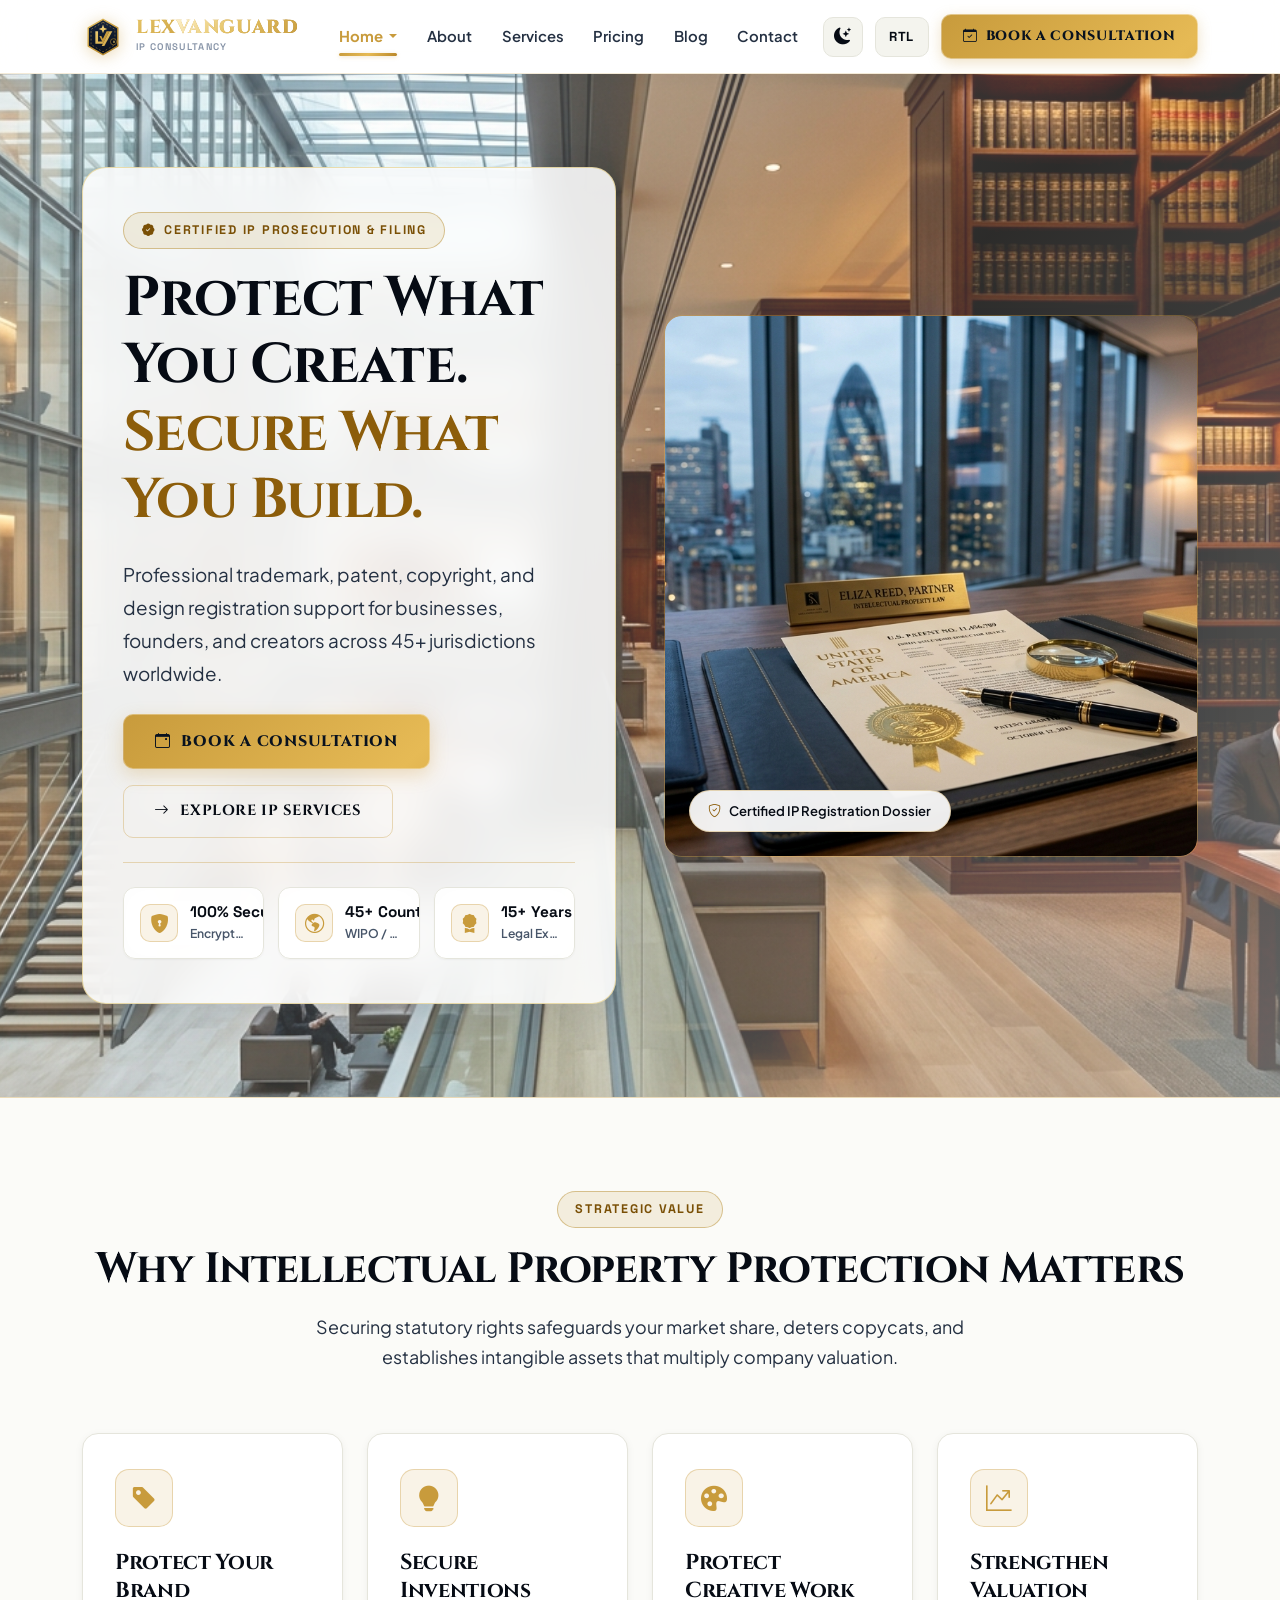
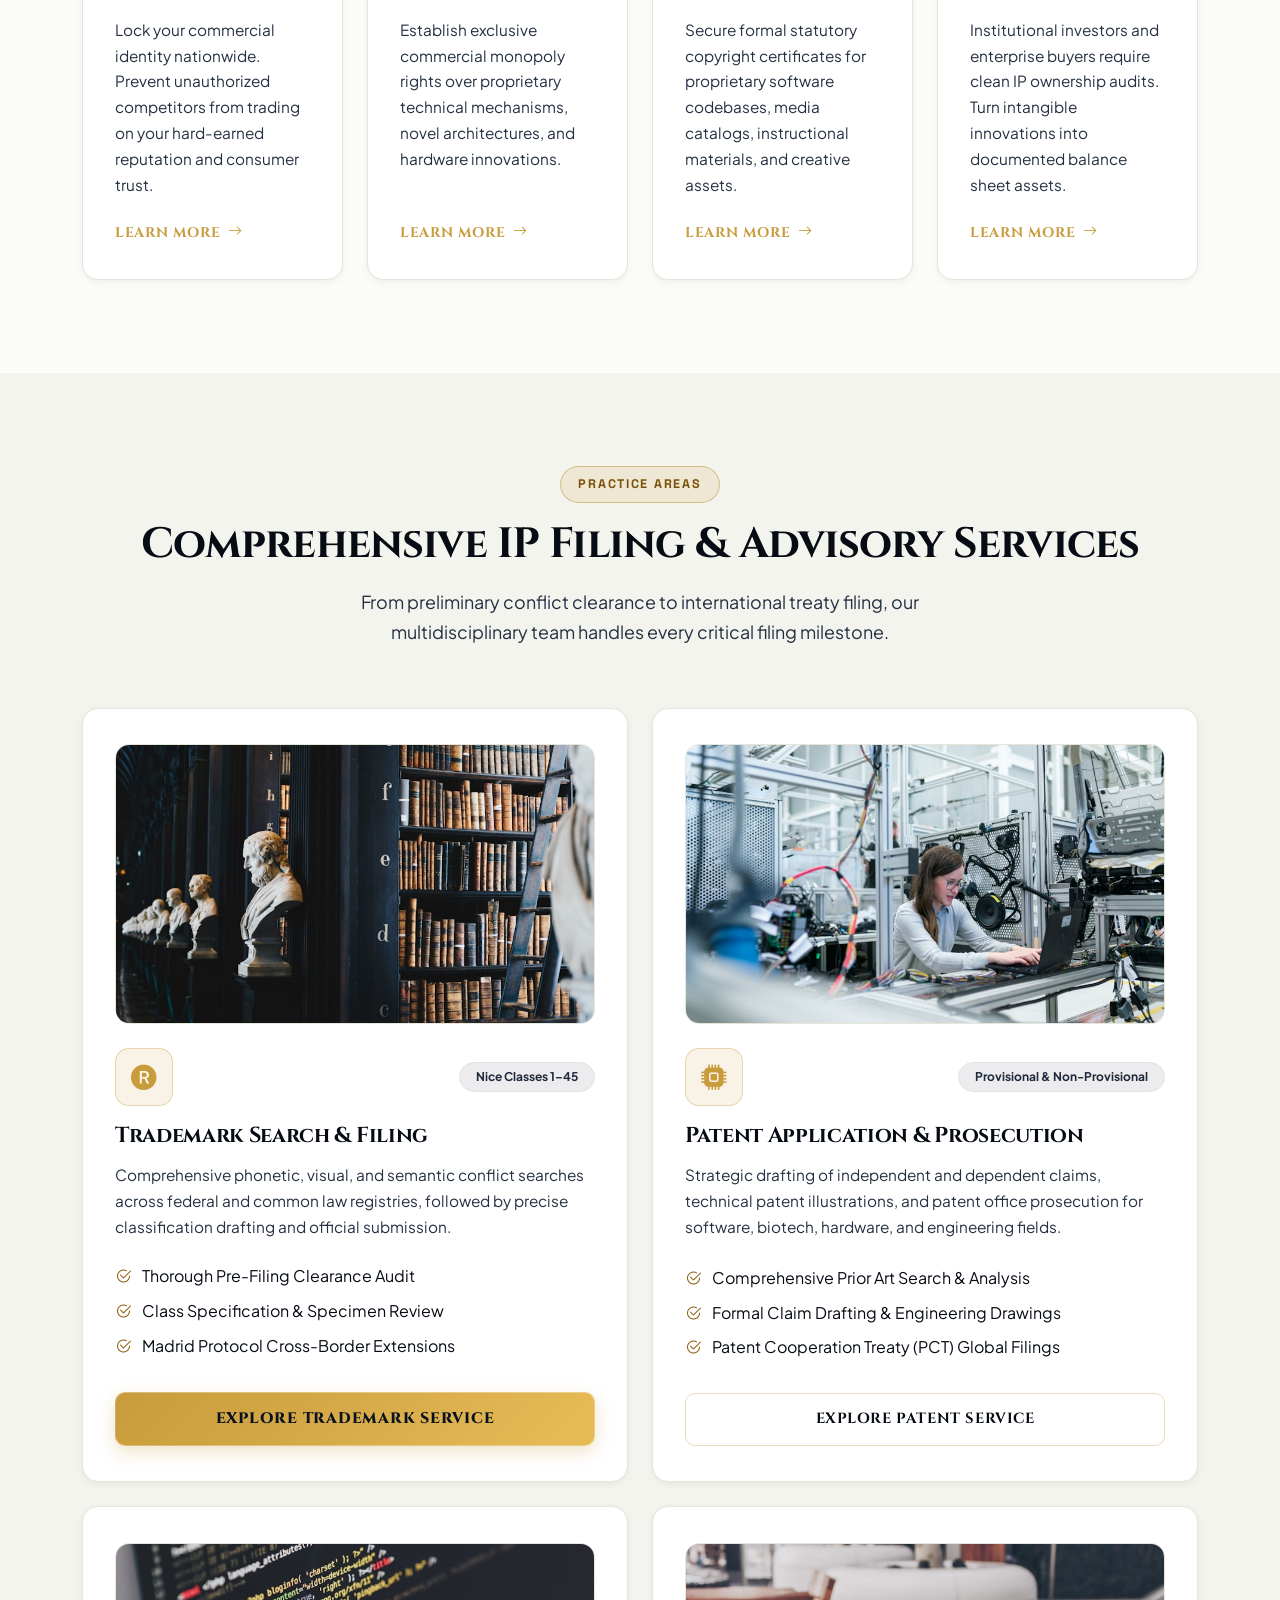
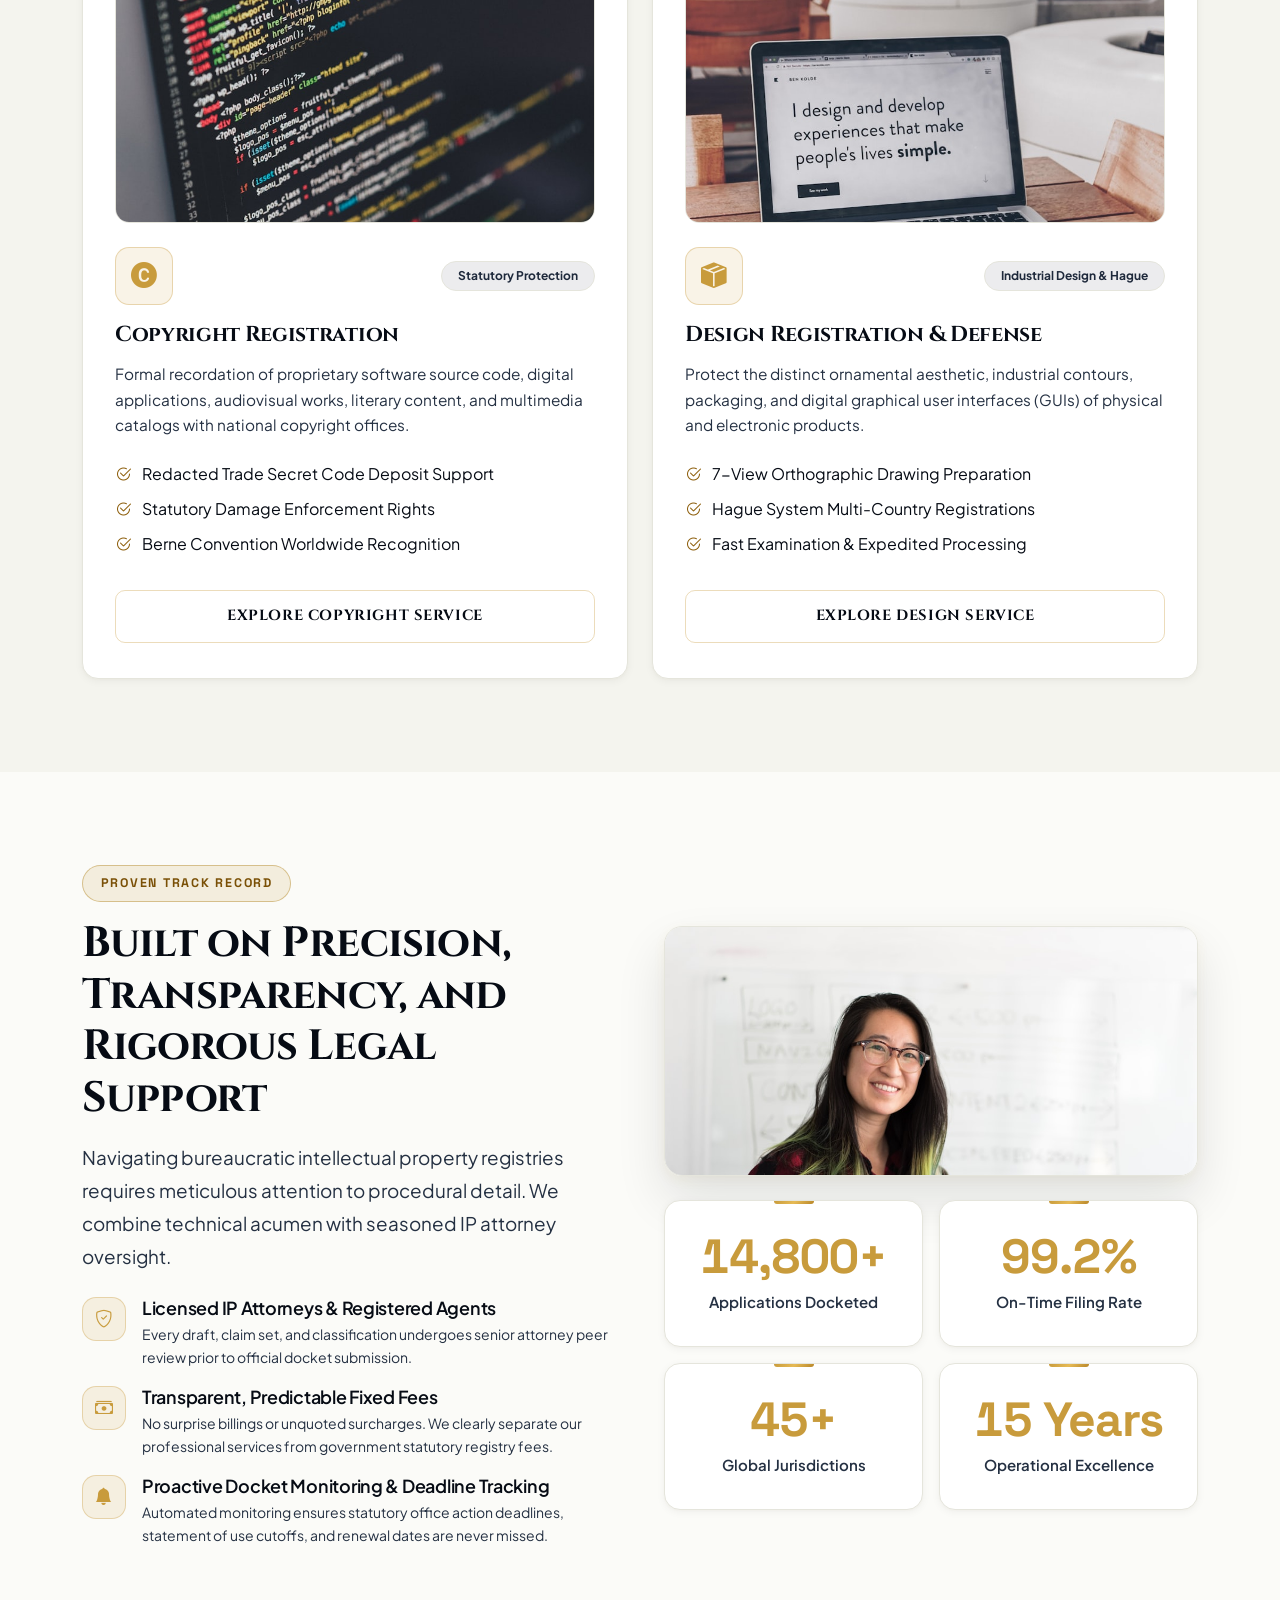
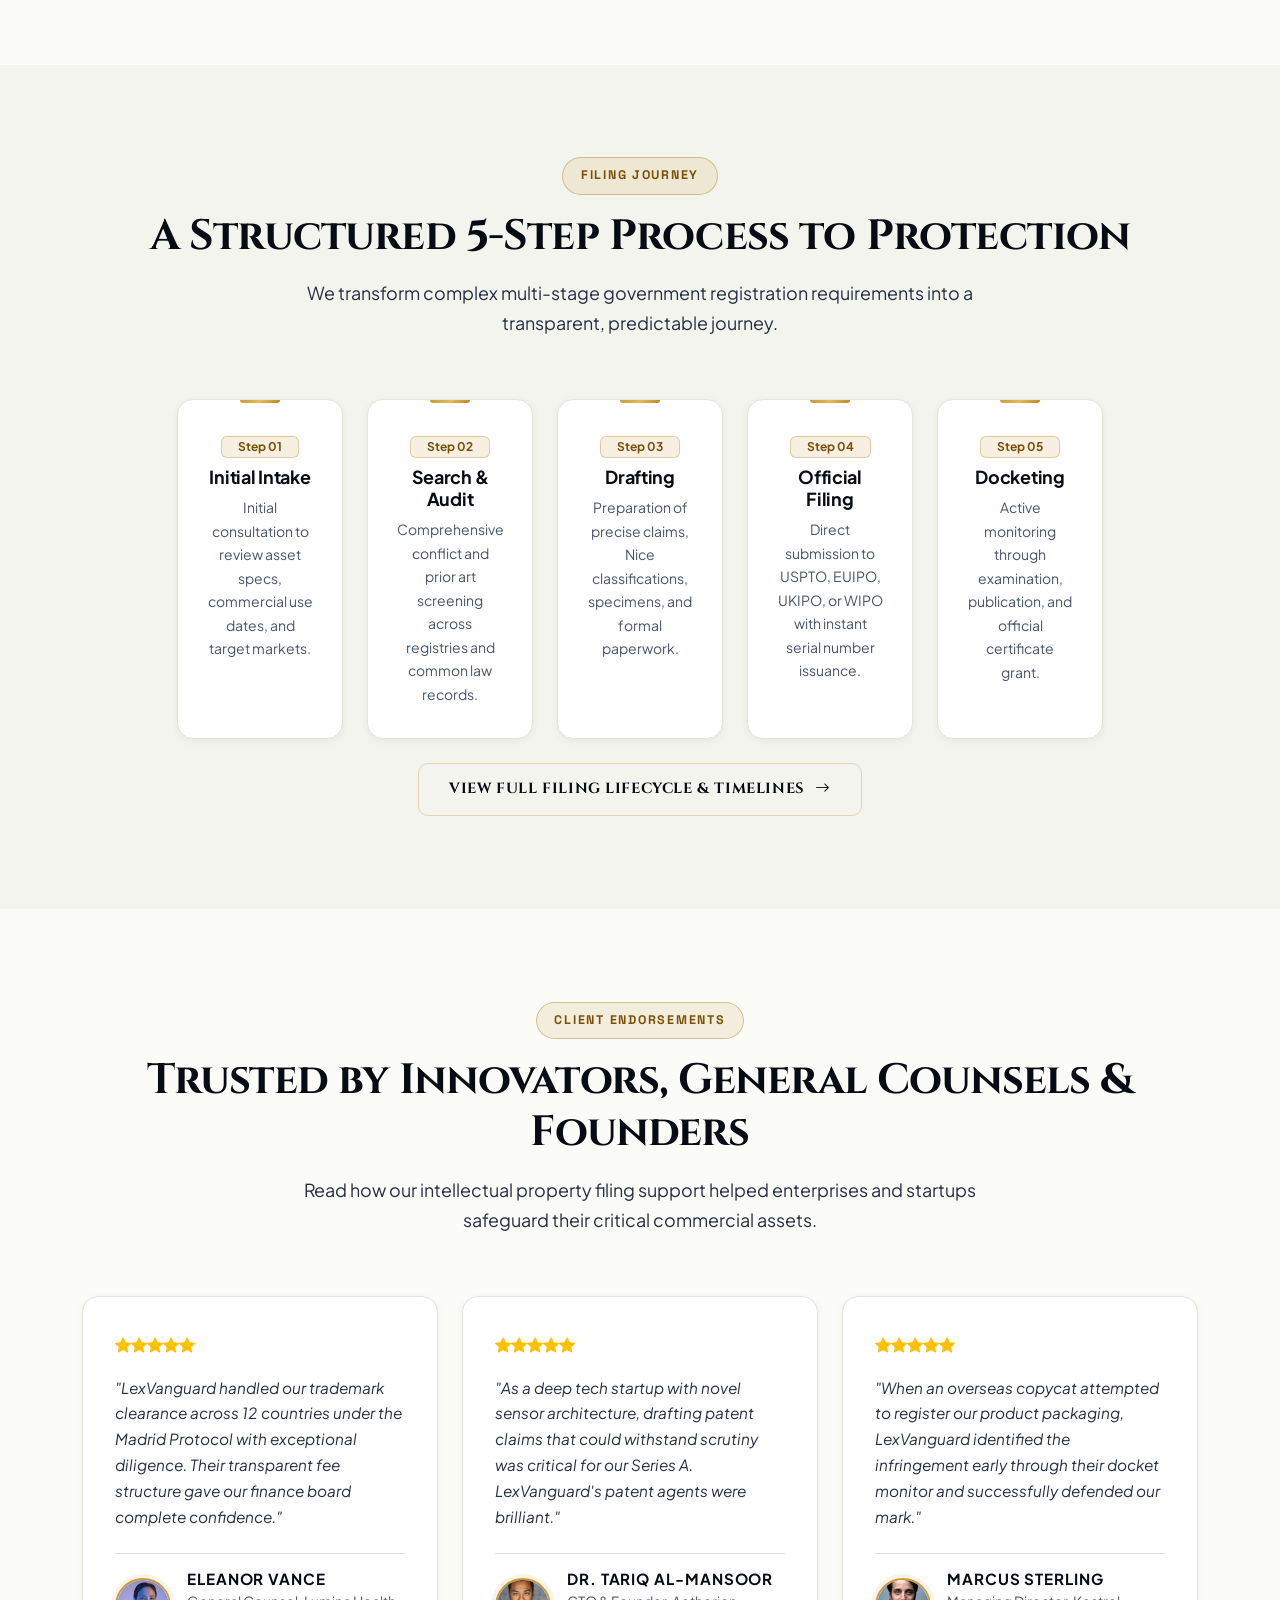
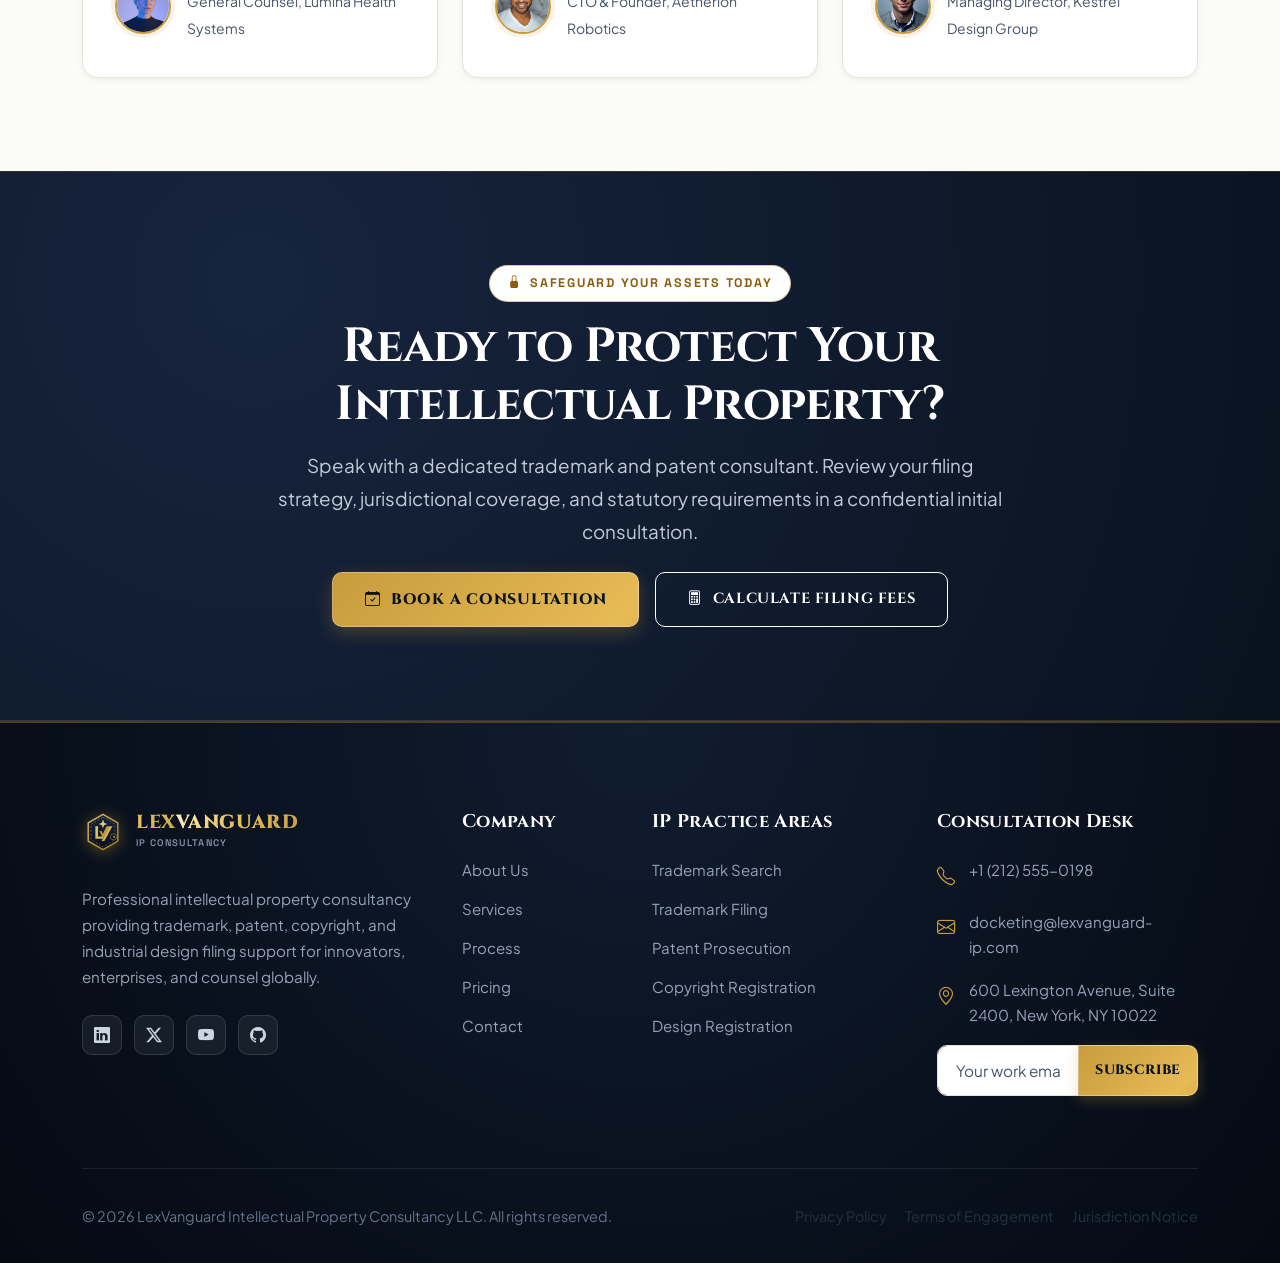
==== index.html @ bae9c703 "first commit" ====
<!DOCTYPE html>
<html lang="en">
<head>
  <meta charset="UTF-8">
  <meta name="viewport" content="width=device-width, initial-scale=1.0">
  <title>LexVanguard — Trademark & Patent Filing Consultancy</title>
  <meta name="description" content="Professional trademark, patent, copyright, and design registration filing services for founders, innovators, and enterprises worldwide.">
  <link rel="canonical" href="https://www.lexvanguard-ip.com/">

  <!-- Google Fonts -->
  <link rel="preconnect" href="https://fonts.googleapis.com">
  <link rel="preconnect" href="https://fonts.gstatic.com" crossorigin>
  <link href="https://fonts.googleapis.com/css2?family=Cinzel:wght@500;600;700;800;900&family=Plus+Jakarta+Sans:ital,wght@0,300;0,400;0,500;0,600;0,700;0,800;1,400&family=Space+Grotesk:wght@500;600;700&display=swap" rel="stylesheet">

  <!-- Bootstrap 5.3 CSS & Bootstrap Icons -->
  <link href="https://cdn.jsdelivr.net/npm/bootstrap@5.3.3/dist/css/bootstrap.min.css" rel="stylesheet">
  <link rel="stylesheet" href="https://cdn.jsdelivr.net/npm/bootstrap-icons@1.11.3/font/bootstrap-icons.min.css">

  <!-- Custom CSS -->
  <link rel="stylesheet" href="assets/css/style.css">
  <link rel="stylesheet" href="assets/css/responsive.css">
  <link rel="stylesheet" href="assets/css/rtl.css">
</head>
<body>

  <!-- ==========================================================================
       GLOBAL NAVBAR
       ========================================================================== -->
      <!-- ==========================================================================
       GLOBAL HEADER / NAVBAR
       ========================================================================== -->
  <header class="lv-header">
    <div class="container-xl">
      <nav class="navbar navbar-expand-xl">
        <!-- Brand Logo -->
                <a class="navbar-brand" href="index.html">
          <div class="brand-icon">
            <svg class="brand-logo-svg" viewBox="0 0 44 44" fill="none" xmlns="http://www.w3.org/2000/svg" aria-hidden="true">
              <defs>
                <linearGradient id="lvGoldGrad" x1="4" y1="4" x2="40" y2="40" gradientUnits="userSpaceOnUse">
                  <stop offset="0%" stop-color="#E5C365"/>
                  <stop offset="50%" stop-color="#C89B3C"/>
                  <stop offset="100%" stop-color="#A27724"/>
                </linearGradient>
                <linearGradient id="lvGoldGleam" x1="10" y1="6" x2="34" y2="38" gradientUnits="userSpaceOnUse">
                  <stop offset="0%" stop-color="#FFF3CE"/>
                  <stop offset="35%" stop-color="#E5C365"/>
                  <stop offset="100%" stop-color="#C89B3C"/>
                </linearGradient>
                <linearGradient id="lvShieldFill" x1="22" y1="2" x2="22" y2="42" gradientUnits="userSpaceOnUse">
                  <stop offset="0%" stop-color="#16253E"/>
                  <stop offset="100%" stop-color="#080F1A"/>
                </linearGradient>
              </defs>
              <path d="M22 3.5L37.5 12.5V31.5L22 40.5L6.5 31.5V12.5L22 3.5Z" fill="url(#lvShieldFill)" stroke="url(#lvGoldGrad)" stroke-width="1.5" stroke-linejoin="round"/>
              <path d="M22 6.5L34.5 14V30L22 37.5L9.5 30V14L22 6.5Z" stroke="url(#lvGoldGrad)" stroke-width="0.75" stroke-dasharray="2 2" stroke-opacity="0.65" stroke-linejoin="round"/>
              <path d="M14 16V29H22V26.8H16.8V16H14Z" fill="url(#lvGoldGleam)"/>
              <path d="M22 29L28.8 16H25.8L21.8 24.2L20.2 21H18.2L21 26.5L22 29Z" fill="url(#lvGoldGrad)"/>
              <path d="M28.8 16H31.8L23.4 31.5H20.6L28.8 16Z" fill="url(#lvGoldGleam)"/>
              <path d="M22 9L23.2 12.2L26.5 13.5L23.2 14.8L22 18L20.8 14.8L17.5 13.5L20.8 12.2L22 9Z" fill="url(#lvGoldGleam)"/>
              <circle cx="33" cy="27" r="3.2" stroke="url(#lvGoldGrad)" stroke-width="0.6" fill="#080F1A"/>
              <text x="33" y="28.8" font-family="'Plus Jakarta Sans', sans-serif" font-size="3.2" font-weight="800" fill="#E5C365" text-anchor="middle">R</text>
            </svg>
          </div>
          <div class="brand-text">
            <span class="brand-name">LEX<span>VANGUARD</span></span>
            <span class="brand-sub">IP CONSULTANCY</span>
          </div>
        </a>

        <!-- Mobile Utility Actions & Hamburger -->
        <div class="d-flex align-items-center gap-2 d-xl-none">
          <button type="button" class="btn-theme-toggle" aria-label="Toggle Theme" title="Toggle Theme">
            <i class="bi bi-moon-stars-fill"></i>
          </button>
          <button type="button" class="btn-rtl-toggle" aria-label="Toggle Layout Direction" title="Toggle Layout Direction">
            <span class="rtl-text">RTL</span>
          </button>
          <button class="navbar-toggler" type="button" data-bs-toggle="collapse" data-bs-target="#navbarMain" aria-controls="navbarMain" aria-expanded="false" aria-label="Toggle navigation">
            <i class="bi bi-list fs-3"></i>
          </button>
        </div>

        <!-- Main Navigation Links & Desktop Actions -->
        <div class="collapse navbar-collapse" id="navbarMain">
                    <ul class="navbar-nav mx-auto mb-2 mb-xl-0">
            <!-- 1. Home Dropdown -->
            <li class="nav-item dropdown">
              <a class="nav-link dropdown-toggle active" href="#" role="button" data-bs-toggle="dropdown" aria-expanded="false">
                Home
              </a>
              <ul class="dropdown-menu">
                <li><a class="dropdown-item active" href="index.html">Home 1 — General IP</a></li>
                <li><a class="dropdown-item" href="home-2.html">Home 2 — Startup &amp; Business</a></li>
              </ul>
            </li>

            <!-- 2. About -->
            <li class="nav-item">
              <a class="nav-link" href="about.html">About</a>
            </li>

            <!-- 3. Services -->
            <li class="nav-item">
              <a class="nav-link" href="services.html">Services</a>
            </li>

            <!-- 4. Pricing -->
            <li class="nav-item">
              <a class="nav-link" href="pricing.html">Pricing</a>
            </li>

            <!-- 5. Blog -->
            <li class="nav-item">
              <a class="nav-link" href="blog.html">Blog</a>
            </li>

            <!-- 6. Contact -->
            <li class="nav-item">
              <a class="nav-link" href="contact.html">Contact</a>
            </li>
          </ul>

          <!-- Desktop Utility Actions -->
          <div class="header-actions">
            <button type="button" class="btn-theme-toggle d-none d-xl-inline-flex" aria-label="Toggle Theme" title="Toggle Theme">
              <i class="bi bi-moon-stars-fill"></i>
            </button>

            <button type="button" class="btn-rtl-toggle d-none d-xl-inline-flex" aria-label="Toggle Layout Direction" title="Toggle Layout Direction">
              <span class="rtl-text">RTL</span>
            </button>

            <a href="contact.html" class="btn-consultation">
              <i class="bi bi-calendar-check"></i>
              <span>Book a Consultation</span>
            </a>
          </div>
        </div>
      </nav>
    </div>
  </header>

  <!-- ==========================================================================
       MAIN CONTENT (6 Substantial Content Sections)
       ========================================================================== -->
  <main>

    <!-- SECTION 1: HERO (General IP Protection) -->
    <section class="section-py hero-home-section position-relative overflow-hidden">
      <!-- Ambient Photographic Law Firm Background with Scrim -->
      <div class="hero-backdrop">
        <img src="assets/images/hero/hero-bg.jpg" alt="LexVanguard IP Law Chambers and Innovation Library" class="hero-backdrop-img">
        <div class="hero-backdrop-overlay"></div>
      </div>

      <div class="container position-relative" style="z-index: 2;">
        <div class="row align-items-center g-5">
          <div class="col-lg-6">
            <div class="hero-glass-card">
              <div class="section-badge">
                <i class="bi bi-patch-check-fill"></i> Certified IP Prosecution & Filing
              </div>
              <h1 class="display-4 fw-bold mb-4">
                Protect What You Create. <br>
                <span class="text-accent">Secure What You Build.</span>
              </h1>
              <p class="lead mb-4">
                Professional trademark, patent, copyright, and design registration support for businesses, founders, and creators across 45+ jurisdictions worldwide.
              </p>
              <div class="d-flex flex-wrap gap-3 mb-4">
                <a href="contact.html" class="btn-custom-primary">
                  <i class="bi bi-calendar-event"></i> Book a Consultation
                </a>
                <a href="services.html" class="btn-custom-outline">
                  <i class="bi bi-arrow-right"></i> Explore IP Services
                </a>
              </div>

              <!-- Trust Badges (Professional Dossier Grid) -->
              <div class="hero-trust-grid">
                <div class="hero-trust-card">
                  <div class="hero-trust-icon">
                    <i class="bi bi-shield-lock-fill"></i>
                  </div>
                  <div class="hero-trust-info">
                    <span class="hero-trust-value">100% Secure</span>
                    <span class="hero-trust-label">Encrypted Filing</span>
                  </div>
                </div>

                <div class="hero-trust-card">
                  <div class="hero-trust-icon">
                    <i class="bi bi-globe-americas"></i>
                  </div>
                  <div class="hero-trust-info">
                    <span class="hero-trust-value">45+ Countries</span>
                    <span class="hero-trust-label">WIPO / Madrid / PCT</span>
                  </div>
                </div>

                <div class="hero-trust-card">
                  <div class="hero-trust-icon">
                    <i class="bi bi-award-fill"></i>
                  </div>
                  <div class="hero-trust-info">
                    <span class="hero-trust-value">15+ Years</span>
                    <span class="hero-trust-label">Legal Experience</span>
                  </div>
                </div>
              </div>
            </div>
          </div>

          <div class="col-lg-6">
            <div class="inner-hero-image-wrap hero-feature-dossier">
              <img src="assets/images/hero/hero-general-ip.jpg" alt="Official Patent and Trademark Document on Executive Desk with Gold Seal" class="img-fluid rounded-4">
              <div class="hero-dossier-tag">
                <i class="bi bi-shield-check text-accent"></i>
                <span>Certified IP Registration Dossier</span>
              </div>
            </div>
          </div>
        </div>
      </div>
    </section>

    <!-- SECTION 2: IP PROTECTION BENEFITS -->
    <section class="section-py">
      <div class="container">
        <div class="section-header text-center">
          <div class="section-badge">Strategic Value</div>
          <h2 class="section-title">Why Intellectual Property Protection Matters</h2>
          <p class="section-desc">Securing statutory rights safeguards your market share, deters copycats, and establishes intangible assets that multiply company valuation.</p>
        </div>

        <div class="row g-4">
          <div class="col-md-6 col-lg-3">
            <div class="ip-card">
              <div class="ip-card-icon">
                <i class="bi bi-tag-fill"></i>
              </div>
              <h3 class="ip-card-title">Protect Your Brand</h3>
              <p class="ip-card-desc">Lock your commercial identity nationwide. Prevent unauthorized competitors from trading on your hard-earned reputation and consumer trust.</p>
              <a href="service-details.html" class="ip-card-link">Learn More <i class="bi bi-arrow-right"></i></a>
            </div>
          </div>

          <div class="col-md-6 col-lg-3">
            <div class="ip-card">
              <div class="ip-card-icon">
                <i class="bi bi-lightbulb-fill"></i>
              </div>
              <h3 class="ip-card-title">Secure Inventions</h3>
              <p class="ip-card-desc">Establish exclusive commercial monopoly rights over proprietary technical mechanisms, novel architectures, and hardware innovations.</p>
              <a href="services.html" class="ip-card-link">Learn More <i class="bi bi-arrow-right"></i></a>
            </div>
          </div>

          <div class="col-md-6 col-lg-3">
            <div class="ip-card">
              <div class="ip-card-icon">
                <i class="bi bi-palette-fill"></i>
              </div>
              <h3 class="ip-card-title">Protect Creative Work</h3>
              <p class="ip-card-desc">Secure formal statutory copyright certificates for proprietary software codebases, media catalogs, instructional materials, and creative assets.</p>
              <a href="services.html" class="ip-card-link">Learn More <i class="bi bi-arrow-right"></i></a>
            </div>
          </div>

          <div class="col-md-6 col-lg-3">
            <div class="ip-card">
              <div class="ip-card-icon">
                <i class="bi bi-graph-up-arrow"></i>
              </div>
              <h3 class="ip-card-title">Strengthen Valuation</h3>
              <p class="ip-card-desc">Institutional investors and enterprise buyers require clean IP ownership audits. Turn intangible innovations into documented balance sheet assets.</p>
              <a href="services.html" class="ip-card-link">Learn More <i class="bi bi-arrow-right"></i></a>
            </div>
          </div>
        </div>
      </div>
    </section>

    <!-- SECTION 3: CORE IP SERVICES -->
    <section class="section-py bg-alt-section">
      <div class="container">
        <div class="section-header text-center">
          <div class="section-badge">Practice Areas</div>
          <h2 class="section-title">Comprehensive IP Filing & Advisory Services</h2>
          <p class="section-desc">From preliminary conflict clearance to international treaty filing, our multidisciplinary team handles every critical filing milestone.</p>
        </div>

        <div class="row g-4">
          <div class="col-md-6">
            <div class="ip-card">
              <div class="ip-card-img-wrap">
                <img src="assets/images/services/card-trademark.jpg" alt="Trademark Law Books and Official Registration Scales of Justice">
              </div>
              <div class="d-flex align-items-center justify-content-between mb-3">
                <div class="ip-card-icon mb-0">
                  <i class="bi bi-r-circle-fill"></i>
                </div>
                <span class="badge bg-secondary-subtle text-secondary px-3 py-2 rounded-pill">Nice Classes 1–45</span>
              </div>
              <h3 class="ip-card-title">Trademark Search & Filing</h3>
              <p class="ip-card-desc">Comprehensive phonetic, visual, and semantic conflict searches across federal and common law registries, followed by precise classification drafting and official submission.</p>
              <ul class="list-unstyled mb-4">
                <li class="mb-2"><i class="bi bi-check2-circle text-accent me-2"></i> Thorough Pre-Filing Clearance Audit</li>
                <li class="mb-2"><i class="bi bi-check2-circle text-accent me-2"></i> Class Specification & Specimen Review</li>
                <li class="mb-2"><i class="bi bi-check2-circle text-accent me-2"></i> Madrid Protocol Cross-Border Extensions</li>
              </ul>
              <a href="service-details.html" class="btn-custom-primary text-center">Explore Trademark Service</a>
            </div>
          </div>

          <div class="col-md-6">
            <div class="ip-card">
              <div class="ip-card-img-wrap">
                <img src="assets/images/services/card-patent.jpg" alt="Patent Engineering Blueprints and Hardware Inspection">
              </div>
              <div class="d-flex align-items-center justify-content-between mb-3">
                <div class="ip-card-icon mb-0">
                  <i class="bi bi-cpu-fill"></i>
                </div>
                <span class="badge bg-secondary-subtle text-secondary px-3 py-2 rounded-pill">Provisional & Non-Provisional</span>
              </div>
              <h3 class="ip-card-title">Patent Application & Prosecution</h3>
              <p class="ip-card-desc">Strategic drafting of independent and dependent claims, technical patent illustrations, and patent office prosecution for software, biotech, hardware, and engineering fields.</p>
              <ul class="list-unstyled mb-4">
                <li class="mb-2"><i class="bi bi-check2-circle text-accent me-2"></i> Comprehensive Prior Art Search & Analysis</li>
                <li class="mb-2"><i class="bi bi-check2-circle text-accent me-2"></i> Formal Claim Drafting & Engineering Drawings</li>
                <li class="mb-2"><i class="bi bi-check2-circle text-accent me-2"></i> Patent Cooperation Treaty (PCT) Global Filings</li>
              </ul>
              <a href="services.html" class="btn-custom-outline text-center">Explore Patent Service</a>
            </div>
          </div>

          <div class="col-md-6">
            <div class="ip-card">
              <div class="ip-card-img-wrap">
                <img src="assets/images/services/card-copyright.jpg" alt="Proprietary Software Code Copyright Deposit">
              </div>
              <div class="d-flex align-items-center justify-content-between mb-3">
                <div class="ip-card-icon mb-0">
                  <i class="bi bi-c-circle-fill"></i>
                </div>
                <span class="badge bg-secondary-subtle text-secondary px-3 py-2 rounded-pill">Statutory Protection</span>
              </div>
              <h3 class="ip-card-title">Copyright Registration</h3>
              <p class="ip-card-desc">Formal recordation of proprietary software source code, digital applications, audiovisual works, literary content, and multimedia catalogs with national copyright offices.</p>
              <ul class="list-unstyled mb-4">
                <li class="mb-2"><i class="bi bi-check2-circle text-accent me-2"></i> Redacted Trade Secret Code Deposit Support</li>
                <li class="mb-2"><i class="bi bi-check2-circle text-accent me-2"></i> Statutory Damage Enforcement Rights</li>
                <li class="mb-2"><i class="bi bi-check2-circle text-accent me-2"></i> Berne Convention Worldwide Recognition</li>
              </ul>
              <a href="services.html" class="btn-custom-outline text-center">Explore Copyright Service</a>
            </div>
          </div>

          <div class="col-md-6">
            <div class="ip-card">
              <div class="ip-card-img-wrap">
                <img src="assets/images/services/card-design.jpg" alt="Industrial Product Design CAD Modeling">
              </div>
              <div class="d-flex align-items-center justify-content-between mb-3">
                <div class="ip-card-icon mb-0">
                  <i class="bi bi-box-seam-fill"></i>
                </div>
                <span class="badge bg-secondary-subtle text-secondary px-3 py-2 rounded-pill">Industrial Design & Hague</span>
              </div>
              <h3 class="ip-card-title">Design Registration & Defense</h3>
              <p class="ip-card-desc">Protect the distinct ornamental aesthetic, industrial contours, packaging, and digital graphical user interfaces (GUIs) of physical and electronic products.</p>
              <ul class="list-unstyled mb-4">
                <li class="mb-2"><i class="bi bi-check2-circle text-accent me-2"></i> 7-View Orthographic Drawing Preparation</li>
                <li class="mb-2"><i class="bi bi-check2-circle text-accent me-2"></i> Hague System Multi-Country Registrations</li>
                <li class="mb-2"><i class="bi bi-check2-circle text-accent me-2"></i> Fast Examination & Expedited Processing</li>
              </ul>
              <a href="services.html" class="btn-custom-outline text-center">Explore Design Service</a>
            </div>
          </div>
        </div>
      </div>
    </section>

    <!-- SECTION 4: WHY CHOOSE US & ANIMATED STATS -->
    <section class="section-py">
      <div class="container">
        <div class="row align-items-center g-5">
          <div class="col-lg-6">
            <div class="section-badge">Proven Track Record</div>
            <h2 class="section-title">Built on Precision, Transparency, and Rigorous Legal Support</h2>
            <p class="lead mb-4">
              Navigating bureaucratic intellectual property registries requires meticulous attention to procedural detail. We combine technical acumen with seasoned IP attorney oversight.
            </p>

            <div class="d-flex flex-column gap-3 mb-4">
              <div class="d-flex align-items-start gap-3">
                <div class="ip-card-icon mb-0 flex-shrink-0" style="width: 44px; height: 44px; font-size: 1.1rem;">
                  <i class="bi bi-shield-check"></i>
                </div>
                <div>
                  <h5 class="mb-1">Licensed IP Attorneys & Registered Agents</h5>
                  <p class="text-secondary small mb-0">Every draft, claim set, and classification undergoes senior attorney peer review prior to official docket submission.</p>
                </div>
              </div>

              <div class="d-flex align-items-start gap-3">
                <div class="ip-card-icon mb-0 flex-shrink-0" style="width: 44px; height: 44px; font-size: 1.1rem;">
                  <i class="bi bi-cash-stack"></i>
                </div>
                <div>
                  <h5 class="mb-1">Transparent, Predictable Fixed Fees</h5>
                  <p class="text-secondary small mb-0">No surprise billings or unquoted surcharges. We clearly separate our professional services from government statutory registry fees.</p>
                </div>
              </div>

              <div class="d-flex align-items-start gap-3">
                <div class="ip-card-icon mb-0 flex-shrink-0" style="width: 44px; height: 44px; font-size: 1.1rem;">
                  <i class="bi bi-bell-fill"></i>
                </div>
                <div>
                  <h5 class="mb-1">Proactive Docket Monitoring & Deadline Tracking</h5>
                  <p class="text-secondary small mb-0">Automated monitoring ensures statutory office action deadlines, statement of use cutoffs, and renewal dates are never missed.</p>
                </div>
              </div>
            </div>
          </div>

          <div class="col-lg-6">
            <!-- Illustrative Audit Review Image -->
            <div class="section-side-img-wrap mb-4" style="max-height: 250px;">
              <img src="assets/images/office/audit-review.jpg" alt="Senior IP Counsel Conducting Multi-Registry Clearance Audit">
            </div>

            <!-- Animated Stats Grid -->
            <div class="row g-3">
              <div class="col-6">
                <div class="stat-box">
                  <div class="stat-number" data-count="14800" data-suffix="+">14,800+</div>
                  <div class="stat-label">Applications Docketed</div>
                </div>
              </div>
              <div class="col-6">
                <div class="stat-box">
                  <div class="stat-number" data-count="99" data-suffix=".2%">99.2%</div>
                  <div class="stat-label">On-Time Filing Rate</div>
                </div>
              </div>
              <div class="col-6">
                <div class="stat-box">
                  <div class="stat-number" data-count="45" data-suffix="+">45+</div>
                  <div class="stat-label">Global Jurisdictions</div>
                </div>
              </div>
              <div class="col-6">
                <div class="stat-box">
                  <div class="stat-number" data-count="15" data-suffix=" Years">15 Years</div>
                  <div class="stat-label">Operational Excellence</div>
                </div>
              </div>
            </div>
          </div>
        </div>
      </div>
    </section>

    <!-- SECTION 5: PROCESS OVERVIEW -->
    <section class="section-py bg-alt-section">
      <div class="container">
        <div class="section-header text-center">
          <div class="section-badge">Filing Journey</div>
          <h2 class="section-title">A Structured 5-Step Process to Protection</h2>
          <p class="section-desc">We transform complex multi-stage government registration requirements into a transparent, predictable journey.</p>
        </div>

        <div class="row g-4">
          <div class="col-lg-12">
            <div class="row g-4">
              <div class="col-md-4 col-lg-2 offset-lg-1">
                <div class="stat-box h-100">
                  <div class="badge bg-accent-light text-accent mb-2 px-3 py-1">Step 01</div>
                  <h5 class="fw-bold mb-2">Initial Intake</h5>
                  <p class="text-muted small mb-0">Initial consultation to review asset specs, commercial use dates, and target markets.</p>
                </div>
              </div>
              <div class="col-md-4 col-lg-2">
                <div class="stat-box h-100">
                  <div class="badge bg-accent-light text-accent mb-2 px-3 py-1">Step 02</div>
                  <h5 class="fw-bold mb-2">Search & Audit</h5>
                  <p class="text-muted small mb-0">Comprehensive conflict and prior art screening across registries and common law records.</p>
                </div>
              </div>
              <div class="col-md-4 col-lg-2">
                <div class="stat-box h-100">
                  <div class="badge bg-accent-light text-accent mb-2 px-3 py-1">Step 03</div>
                  <h5 class="fw-bold mb-2">Drafting</h5>
                  <p class="text-muted small mb-0">Preparation of precise claims, Nice classifications, specimens, and formal paperwork.</p>
                </div>
              </div>
              <div class="col-md-4 col-lg-2">
                <div class="stat-box h-100">
                  <div class="badge bg-accent-light text-accent mb-2 px-3 py-1">Step 04</div>
                  <h5 class="fw-bold mb-2">Official Filing</h5>
                  <p class="text-muted small mb-0">Direct submission to USPTO, EUIPO, UKIPO, or WIPO with instant serial number issuance.</p>
                </div>
              </div>
              <div class="col-md-4 col-lg-2">
                <div class="stat-box h-100">
                  <div class="badge bg-accent-light text-accent mb-2 px-3 py-1">Step 05</div>
                  <h5 class="fw-bold mb-2">Docketing</h5>
                  <p class="text-muted small mb-0">Active monitoring through examination, publication, and official certificate grant.</p>
                </div>
              </div>
            </div>
            <div class="text-center mt-4">
              <a href="services.html#process" class="btn-custom-outline">
                View Full Filing Lifecycle & Timelines <i class="bi bi-arrow-right"></i>
              </a>
            </div>
          </div>
        </div>
      </div>
    </section>

    <!-- SECTION 6: CLIENT TESTIMONIALS & TRUST VALIDATION -->
    <section class="section-py">
      <div class="container">
        <div class="section-header text-center">
          <div class="section-badge">Client Endorsements</div>
          <h2 class="section-title">Trusted by Innovators, General Counsels & Founders</h2>
          <p class="section-desc">Read how our intellectual property filing support helped enterprises and startups safeguard their critical commercial assets.</p>
        </div>

        <div class="row g-4">
          <div class="col-md-4">
            <div class="ip-card">
              <div class="d-flex text-warning mb-3">
                <i class="bi bi-star-fill"></i><i class="bi bi-star-fill"></i><i class="bi bi-star-fill"></i><i class="bi bi-star-fill"></i><i class="bi bi-star-fill"></i>
              </div>
              <p class="ip-card-desc fst-italic">"LexVanguard handled our trademark clearance across 12 countries under the Madrid Protocol with exceptional diligence. Their transparent fee structure gave our finance board complete confidence."</p>
              <div class="d-flex align-items-center gap-3 pt-3 border-top">
                <img src="assets/images/team/client-1.jpg" alt="Eleanor Vance, General Counsel" class="testimonial-avatar">
                <div>
                  <h6 class="mb-0 fw-bold">Eleanor Vance</h6>
                  <small class="text-muted">General Counsel, Lumina Health Systems</small>
                </div>
              </div>
            </div>
          </div>

          <div class="col-md-4">
            <div class="ip-card">
              <div class="d-flex text-warning mb-3">
                <i class="bi bi-star-fill"></i><i class="bi bi-star-fill"></i><i class="bi bi-star-fill"></i><i class="bi bi-star-fill"></i><i class="bi bi-star-fill"></i>
              </div>
              <p class="ip-card-desc fst-italic">"As a deep tech startup with novel sensor architecture, drafting patent claims that could withstand scrutiny was critical for our Series A. LexVanguard's patent agents were brilliant."</p>
              <div class="d-flex align-items-center gap-3 pt-3 border-top">
                <img src="assets/images/team/client-2.jpg" alt="Dr. Tariq Al-Mansoor, CTO" class="testimonial-avatar">
                <div>
                  <h6 class="mb-0 fw-bold">Dr. Tariq Al-Mansoor</h6>
                  <small class="text-muted">CTO & Founder, Aetherion Robotics</small>
                </div>
              </div>
            </div>
          </div>

          <div class="col-md-4">
            <div class="ip-card">
              <div class="d-flex text-warning mb-3">
                <i class="bi bi-star-fill"></i><i class="bi bi-star-fill"></i><i class="bi bi-star-fill"></i><i class="bi bi-star-fill"></i><i class="bi bi-star-fill"></i>
              </div>
              <p class="ip-card-desc fst-italic">"When an overseas copycat attempted to register our product packaging, LexVanguard identified the infringement early through their docket monitor and successfully defended our mark."</p>
              <div class="d-flex align-items-center gap-3 pt-3 border-top">
                <img src="assets/images/team/client-3.jpg" alt="Marcus Sterling, Managing Director" class="testimonial-avatar">
                <div>
                  <h6 class="mb-0 fw-bold">Marcus Sterling</h6>
                  <small class="text-muted">Managing Director, Kestrel Design Group</small>
                </div>
              </div>
            </div>
          </div>
        </div>
      </div>
    </section>

    <!-- SECTION 7: FINAL CALL TO ACTION BANNER -->
    <section class="section-py bg-dark-accent text-center position-relative">
      <div class="container">
        <div class="row justify-content-center">
          <div class="col-lg-8">
            <div class="section-badge bg-white-subtle text-accent mb-3">
              <i class="bi bi-lock-fill"></i> Safeguard Your Assets Today
            </div>
            <h2 class="display-5 fw-bold text-white mb-3">Ready to Protect Your Intellectual Property?</h2>
            <p class="lead text-light mb-4 opacity-75">
              Speak with a dedicated trademark and patent consultant. Review your filing strategy, jurisdictional coverage, and statutory requirements in a confidential initial consultation.
            </p>
            <div class="d-flex flex-wrap justify-content-center gap-3">
              <a href="contact.html" class="btn-custom-primary">
                <i class="bi bi-calendar-check"></i> Book a Consultation
              </a>
              <a href="fees.html" class="btn-custom-outline text-white border-white">
                <i class="bi bi-calculator"></i> Calculate Filing Fees
              </a>
            </div>
          </div>
        </div>
      </div>
    </section>

  </main>

  <!-- ==========================================================================
       GLOBAL FOOTER
       ========================================================================== -->
  <footer class="lv-footer">
    <div class="container">
      <div class="row g-4 justify-content-between">
        <!-- Col 1: Brand Info -->
        <div class="col-lg-4 col-md-6 footer-brand">
          <a class="navbar-brand mb-3" href="index.html">
            <div class="brand-icon">
              <svg class="brand-logo-svg" viewBox="0 0 44 44" fill="none" xmlns="http://www.w3.org/2000/svg" aria-hidden="true">
                <defs>
                  <linearGradient id="lvGoldGradF" x1="4" y1="4" x2="40" y2="40" gradientUnits="userSpaceOnUse">
                    <stop offset="0%" stop-color="#E5C365"/>
                    <stop offset="50%" stop-color="#C89B3C"/>
                    <stop offset="100%" stop-color="#A27724"/>
                  </linearGradient>
                  <linearGradient id="lvGoldGleamF" x1="10" y1="6" x2="34" y2="38" gradientUnits="userSpaceOnUse">
                    <stop offset="0%" stop-color="#FFF3CE"/>
                    <stop offset="35%" stop-color="#E5C365"/>
                    <stop offset="100%" stop-color="#C89B3C"/>
                  </linearGradient>
                  <linearGradient id="lvShieldFillF" x1="22" y1="2" x2="22" y2="42" gradientUnits="userSpaceOnUse">
                    <stop offset="0%" stop-color="#16253E"/>
                    <stop offset="100%" stop-color="#080F1A"/>
                  </linearGradient>
                </defs>
                <path d="M22 3.5L37.5 12.5V31.5L22 40.5L6.5 31.5V12.5L22 3.5Z" fill="url(#lvShieldFillF)" stroke="url(#lvGoldGradF)" stroke-width="1.5" stroke-linejoin="round"/>
                <path d="M22 6.5L34.5 14V30L22 37.5L9.5 30V14L22 6.5Z" stroke="url(#lvGoldGradF)" stroke-width="0.75" stroke-dasharray="2 2" stroke-opacity="0.65" stroke-linejoin="round"/>
                <path d="M14 16V29H22V26.8H16.8V16H14Z" fill="url(#lvGoldGleamF)"/>
                <path d="M22 29L28.8 16H25.8L21.8 24.2L20.2 21H18.2L21 26.5L22 29Z" fill="url(#lvGoldGradF)"/>
                <path d="M28.8 16H31.8L23.4 31.5H20.6L28.8 16Z" fill="url(#lvGoldGleamF)"/>
                <path d="M22 9L23.2 12.2L26.5 13.5L23.2 14.8L22 18L20.8 14.8L17.5 13.5L20.8 12.2L22 9Z" fill="url(#lvGoldGleamF)"/>
                <circle cx="33" cy="27" r="3.2" stroke="url(#lvGoldGradF)" stroke-width="0.6" fill="#080F1A"/>
                <text x="33" y="28.8" font-family="'Plus Jakarta Sans', sans-serif" font-size="3.2" font-weight="800" fill="#E5C365" text-anchor="middle">R</text>
              </svg>
            </div>
            <div class="brand-text">
              <span class="brand-name">LEX<span>VANGUARD</span></span>
              <span class="brand-sub">IP CONSULTANCY</span>
            </div>
          </a>
          <p class="footer-desc">
            Professional intellectual property consultancy providing trademark, patent, copyright, and industrial design filing support for innovators, enterprises, and counsel globally.
          </p>
          <div class="footer-social-links">
            <a href="https://www.linkedin.com" class="footer-social-btn" aria-label="LinkedIn" target="_blank" rel="noopener noreferrer"><i class="bi bi-linkedin"></i></a>
            <a href="https://x.com" class="footer-social-btn" aria-label="Twitter" target="_blank" rel="noopener noreferrer"><i class="bi bi-twitter-x"></i></a>
            <a href="https://www.youtube.com" class="footer-social-btn" aria-label="YouTube" target="_blank" rel="noopener noreferrer"><i class="bi bi-youtube"></i></a>
            <a href="https://github.com" class="footer-social-btn" aria-label="GitHub" target="_blank" rel="noopener noreferrer"><i class="bi bi-github"></i></a>
          </div>
        </div>

        <!-- Col 2: Company Links -->
        <div class="col-lg-2 col-md-3 col-6">
          <h4 class="footer-title">Company</h4>
          <ul class="footer-links">
            <li><a href="about.html">About Us</a></li>
            <li><a href="services.html">Services</a></li>
            <li><a href="services.html#process">Process</a></li>
            <li><a href="pricing.html">Pricing</a></li>
            <li><a href="contact.html">Contact</a></li>
          </ul>
        </div>

        <!-- Col 3: IP Services -->
        <div class="col-lg-3 col-md-3 col-6">
          <h4 class="footer-title">IP Practice Areas</h4>
          <ul class="footer-links">
            <li><a href="services.html">Trademark Search</a></li>
            <li><a href="service-details.html">Trademark Filing</a></li>
            <li><a href="services.html">Patent Prosecution</a></li>
            <li><a href="services.html">Copyright Registration</a></li>
            <li><a href="services.html">Design Registration</a></li>
          </ul>
        </div>

        <!-- Col 4: Contact & Newsletter -->
        <div class="col-lg-3 col-md-6">
          <h4 class="footer-title">Consultation Desk</h4>
          <div class="footer-contact-item">
            <i class="bi bi-telephone"></i>
            <span>+1 (212) 555-0198</span>
          </div>
          <div class="footer-contact-item">
            <i class="bi bi-envelope"></i>
            <span>docketing@lexvanguard-ip.com</span>
          </div>
          <div class="footer-contact-item">
            <i class="bi bi-geo-alt"></i>
            <span>600 Lexington Avenue, Suite 2400, New York, NY 10022</span>
          </div>

          <div class="mt-3">
            <form class="js-newsletter-form">
              <div class="input-group">
                <input type="email" class="form-control form-control-sm" placeholder="Your work email..." required aria-label="Subscribe to newsletter">
                <button class="btn btn-consultation btn-sm px-3" type="submit">Subscribe</button>
              </div>
            </form>
          </div>
        </div>
      </div>

      <!-- Footer Bottom -->
      <div class="footer-bottom">
        <div class="row align-items-center">
          <div class="col-md-6 text-center text-md-start">
            &copy; 2026 LexVanguard Intellectual Property Consultancy LLC. All rights reserved.
          </div>
          <div class="col-md-6 text-center text-md-end mt-2 mt-md-0">
            <a href="contact.html" class="text-secondary text-decoration-none me-3">Privacy Policy</a>
            <a href="contact.html" class="text-secondary text-decoration-none me-3">Terms of Engagement</a>
            <a href="contact.html" class="text-secondary text-decoration-none">Jurisdiction Notice</a>
          </div>
        </div>
      </div>
    </div>
  </footer>

  <!-- Bootstrap 5.3 Bundle JS -->
  <script src="https://cdn.jsdelivr.net/npm/bootstrap@5.3.3/dist/js/bootstrap.bundle.min.js"></script>

  <!-- Core Template JS -->
  <script src="assets/js/theme.js"></script>
  <script src="assets/js/rtl.js"></script>
  <script src="assets/js/main.js"></script>
  <script src="assets/js/forms.js"></script>
  <script src="assets/js/faq.js"></script>
  <script src="assets/js/filters.js"></script>

</body>
</html>
---- assets/css/style.css ----
/* ==========================================================================
   LEXVANGUARD — HAUTE-JURIDIQUE & SOVEREIGN IP CONSULTANCY
   ThemeForest & Awwwards-Grade Custom CSS Architecture
   ========================================================================== */

/* --------------------------------------------------------------------------
   0. GOOGLE FONTS INGESTION
   Cinzel (Executive Editorial Serif) + Plus Jakarta Sans + Space Grotesk
   -------------------------------------------------------------------------- */
@import url('https://fonts.googleapis.com/css2?family=Cinzel:wght@500;600;700;800;900&family=Plus+Jakarta+Sans:ital,wght@0,300;0,400;0,500;0,600;0,700;0,800;1,400;1,600&family=Space+Grotesk:wght@500;600;700&display=swap');

/* --------------------------------------------------------------------------
   1. ROOT DESIGN TOKENS & COLOR SYSTEM (LIGHT PARCHMENT LUXURY)
   -------------------------------------------------------------------------- */
:root {
  /* Brand Typography */
  --font-heading: 'Cinzel', Georgia, serif;
  --font-main: 'Plus Jakarta Sans', -apple-system, BlinkMacSystemFont, 'Segoe UI', Roboto, Helvetica, Arial, sans-serif;
  --font-mono: 'Space Grotesk', ui-monospace, SFMono-Regular, Menlo, Monaco, Consolas, monospace;

  /* Sovereign Palette */
  --primary-color: #09121f;
  --primary-deep: #050a12;
  --secondary-color: #16243d;
  --secondary-light: #233758;

  /* Metallic Champagne Gold Accents */
  --accent-color: #c89b3c;
  --accent-hover: #ddaa48;
  --accent-light: rgba(200, 155, 60, 0.12);
  --accent-subtle: rgba(200, 155, 60, 0.06);
  --accent-glow: rgba(200, 155, 60, 0.28);
  --accent-gradient: linear-gradient(135deg, #c89b3c 0%, #e6ba55 50%, #b88628 100%);
  --accent-gradient-hover: linear-gradient(135deg, #ddaa48 0%, #f3cd75 50%, #c89b3c 100%);
  --accent-gradient-dark: linear-gradient(135deg, #09121f 0%, #1a2942 100%);

  /* Warm Archival Parchment Surfaces */
  --bg-color: #fbfbf8;
  --bg-alt: #f4f4ee;
  --bg-tint: #edeade;
  --surface-color: #ffffff;
  --surface-card: #ffffff;
  --surface-elevated: #ffffff;
  --surface-glass: rgba(255, 255, 255, 0.88);

  /* Typography Colors */
  --text-primary: #060b14;
  --text-secondary: #243042;
  --text-muted: #475569;
  --text-inverse: #ffffff;

  /* Borders & Dividers */
  --border-color: #e5e5dc;
  --border-subtle: #eeeeea;
  --border-gold: rgba(200, 155, 60, 0.35);
  --border-focus: #c89b3c;

  /* Ambient Multi-Layered Shadows */
  --shadow-xs: 0 1px 2px rgba(9, 18, 31, 0.04);
  --shadow-sm: 0 2px 8px rgba(9, 18, 31, 0.05), 0 1px 2px rgba(200, 155, 60, 0.03);
  --shadow-md: 0 12px 28px rgba(9, 18, 31, 0.08), 0 2px 6px rgba(200, 155, 60, 0.04);
  --shadow-lg: 0 24px 50px rgba(9, 18, 31, 0.11), 0 4px 12px rgba(200, 155, 60, 0.07);
  --shadow-hover: 0 20px 42px rgba(200, 155, 60, 0.18), 0 4px 10px rgba(9, 18, 31, 0.06);

  /* Status Indicators */
  --success-color: #0d9488;
  --warning-color: #d97706;
  --danger-color: #e11d48;
  --info-color: #2563eb;

  /* Transitions */
  --transition-fast: 0.2s cubic-bezier(0.16, 1, 0.3, 1);
  --transition-normal: 0.35s cubic-bezier(0.16, 1, 0.3, 1);
  --transition-slow: 0.6s cubic-bezier(0.16, 1, 0.3, 1);

  /* Header Height */
  --header-height: 86px;
}

/* --------------------------------------------------------------------------
   DARK THEME OVERRIDES (SOVEREIGN OBSIDIAN & RADIANT GOLD)
   -------------------------------------------------------------------------- */
[data-theme="dark"] {
  --primary-color: #fbfbf8;
  --primary-deep: #03060a;
  --secondary-color: #cbd5e1;
  --secondary-light: #94a3b8;

  --accent-color: #e6ba55;
  --accent-hover: #f5d37e;
  --accent-light: rgba(230, 186, 85, 0.16);
  --accent-subtle: rgba(230, 186, 85, 0.08);
  --accent-glow: rgba(230, 186, 85, 0.35);
  --accent-gradient: linear-gradient(135deg, #d4af37 0%, #f3cd75 50%, #b88628 100%);
  --accent-gradient-hover: linear-gradient(135deg, #e6ba55 0%, #ffe39c 50%, #c89b3c 100%);
  --accent-gradient-dark: linear-gradient(135deg, #101c30 0%, #172844 100%);

  /* Deep Sovereign Obsidian Canvas */
  --bg-color: #060a12;
  --bg-alt: #0b1220;
  --bg-tint: #101a2d;
  --surface-color: #0e1728;
  --surface-card: #121e33;
  --surface-elevated: #172640;
  --surface-glass: rgba(11, 18, 32, 0.9);

  --text-primary: #f8fafc;
  --text-secondary: #cbd5e1;
  --text-muted: #94a3b8;
  --text-inverse: #09121f;

  --border-color: #1d2c47;
  --border-subtle: #142034;
  --border-gold: rgba(230, 186, 85, 0.35);
  --border-focus: #e6ba55;

  --shadow-xs: 0 1px 3px rgba(0, 0, 0, 0.5);
  --shadow-sm: 0 3px 8px rgba(0, 0, 0, 0.6);
  --shadow-md: 0 12px 30px rgba(0, 0, 0, 0.7), 0 0 15px rgba(230, 186, 85, 0.08);
  --shadow-lg: 0 24px 55px rgba(0, 0, 0, 0.85), 0 0 25px rgba(230, 186, 85, 0.12);
  --shadow-hover: 0 22px 45px rgba(0, 0, 0, 0.9), 0 0 25px rgba(230, 186, 85, 0.25);
}

/* --------------------------------------------------------------------------
   2. GLOBAL RESETS & TYPOGRAPHY
   -------------------------------------------------------------------------- */
*, *::before, *::after {
  box-sizing: border-box;
}

html {
  scroll-behavior: smooth;
  font-size: 16px;
}

body {
  font-family: var(--font-main);
  background-color: var(--bg-color);
  color: var(--text-primary);
  line-height: 1.68;
  margin: 0;
  padding: 0;
  overflow-x: hidden;
  transition: background-color var(--transition-normal), color var(--transition-normal);
  -webkit-font-smoothing: antialiased;
  -moz-osx-font-smoothing: grayscale;
}

/* Custom Sleek Scrollbar */
::-webkit-scrollbar {
  width: 9px;
  height: 9px;
}
::-webkit-scrollbar-track {
  background: var(--bg-alt);
}
::-webkit-scrollbar-thumb {
  background: var(--border-gold);
  border-radius: 6px;
  border: 2px solid var(--bg-alt);
}
::-webkit-scrollbar-thumb:hover {
  background: var(--accent-color);
}

/* Headings with Executive Editorial Typography */
h1, h2, h3, h4, h5, h6 {
  color: var(--text-primary);
  font-weight: 700;
  line-height: 1.22;
  margin-bottom: 0.85rem;
  letter-spacing: -0.015em;
}

h1, h2, h3 {
  font-family: var(--font-heading);
}

h1 {
  font-size: clamp(2.3rem, 4.8vw, 3.6rem);
  font-weight: 800;
  letter-spacing: -0.02em;
}

h2 {
  font-size: clamp(1.85rem, 3.4vw, 2.65rem);
  font-weight: 700;
}

h3 {
  font-size: clamp(1.35rem, 2.2vw, 1.85rem);
  font-weight: 700;
}

h4 {
  font-family: var(--font-heading);
  font-size: 1.28rem;
  font-weight: 700;
}

h5 {
  font-size: 1.12rem;
  font-weight: 600;
}

h6 {
  font-size: 0.95rem;
  font-weight: 600;
  text-transform: uppercase;
  letter-spacing: 0.06em;
}

p {
  color: var(--text-secondary);
  margin-bottom: 1.25rem;
}

p.lead {
  font-size: 1.18rem;
  line-height: 1.75;
  color: var(--text-secondary);
  font-weight: 400;
}

a {
  color: var(--accent-color);
  text-decoration: none;
  transition: color var(--transition-fast), text-shadow var(--transition-fast);
}

a:hover {
  color: var(--accent-hover);
}

img {
  max-width: 100%;
  height: auto;
  display: block;
}

/* --------------------------------------------------------------------------
   3. GUILLOCHÉ & WATERMARK SECURITY PATTERNS (Authentic Patent Motif)
   -------------------------------------------------------------------------- */
.guilloche-bg {
  position: relative;
}

.guilloche-bg::before {
  content: '';
  position: absolute;
  inset: 0;
  pointer-events: none;
  background-image: 
    radial-gradient(circle at 85% 15%, rgba(200, 155, 60, 0.07) 0%, transparent 45%),
    repeating-radial-gradient(circle at 100% 0%, transparent 0, transparent 38px, rgba(200, 155, 60, 0.035) 39px, transparent 40px);
  z-index: 1;
}

[data-theme="dark"] .guilloche-bg::before {
  background-image: 
    radial-gradient(circle at 85% 15%, rgba(230, 186, 85, 0.09) 0%, transparent 45%),
    repeating-radial-gradient(circle at 100% 0%, transparent 0, transparent 38px, rgba(230, 186, 85, 0.045) 39px, transparent 40px);
}

/* --------------------------------------------------------------------------
   4. GLOBAL NAVBAR & HEADER
   -------------------------------------------------------------------------- */
.lv-header {
  position: sticky;
  top: 0;
  z-index: 1020;
  background-color: var(--surface-glass);
  backdrop-filter: blur(20px);
  -webkit-backdrop-filter: blur(20px);
  border-bottom: 1px solid rgba(200, 155, 60, 0.2);
  box-shadow: 0 4px 20px rgba(9, 18, 31, 0.03);
  transition: background-color var(--transition-normal), border-color var(--transition-normal), box-shadow var(--transition-normal);
}

[data-theme="dark"] .lv-header {
  border-bottom: 1px solid rgba(230, 186, 85, 0.18);
  box-shadow: 0 4px 20px rgba(0, 0, 0, 0.4);
}

.lv-header.is-scrolled {
  box-shadow: var(--shadow-md);
  border-bottom-color: var(--accent-color);
}

.navbar {
  padding-top: 0.9rem;
  padding-bottom: 0.9rem;
}

.navbar-brand {
  display: inline-flex;
  align-items: center;
  gap: 0.75rem;
  color: var(--text-primary) !important;
  font-weight: 800;
  padding: 0;
  text-decoration: none;
  flex-shrink: 0;
}

.brand-icon {
  width: 42px;
  height: 42px;
  background: transparent;
  display: flex;
  align-items: center;
  justify-content: center;
  flex-shrink: 0;
  transition: transform var(--transition-fast);
}

.brand-icon .brand-logo-svg {
  width: 100%;
  height: 100%;
  display: block;
  filter: drop-shadow(0 2px 8px rgba(200, 155, 60, 0.4));
  transition: transform var(--transition-normal), filter var(--transition-normal);
}

.navbar-brand:hover .brand-icon .brand-logo-svg {
  transform: rotate(-3deg) scale(1.08);
  filter: drop-shadow(0 4px 14px var(--accent-glow));
}

.brand-text {
  display: flex;
  flex-direction: column;
  justify-content: center;
}

.brand-name {
  font-family: var(--font-heading);
  line-height: 1.1;
  font-size: 1.18rem;
  font-weight: 800;
  letter-spacing: 0.03em;
  white-space: nowrap;
  color: #c89b3c !important;
  background: linear-gradient(135deg, #e5c365 0%, #c89b3c 45%, #9e7422 100%);
  -webkit-background-clip: text;
  -webkit-text-fill-color: transparent;
  display: inline-block;
}

.brand-name span {
  color: #e5c365 !important;
  background: linear-gradient(135deg, #fff3ce 0%, #e5c365 45%, #c89b3c 100%);
  -webkit-background-clip: text;
  -webkit-text-fill-color: transparent;
  font-weight: 800;
}

.brand-sub {
  font-family: var(--font-mono);
  font-size: 0.60rem;
  text-transform: uppercase;
  letter-spacing: 0.14em;
  color: #8592a6 !important;
  font-weight: 600;
  margin-top: 1px;
  white-space: nowrap;
}

/* Navigation Links */
.navbar-nav .nav-link {
  color: var(--text-secondary) !important;
  font-weight: 600;
  font-size: 0.93rem;
  padding: 0.55rem 0.85rem !important;
  border-radius: 8px;
  transition: all var(--transition-fast);
  position: relative;
  white-space: nowrap;
}

.navbar-nav .nav-link:hover {
  color: var(--accent-color) !important;
  background-color: var(--accent-subtle);
}

.navbar-nav .nav-link.active {
  color: var(--accent-color) !important;
  font-weight: 700;
}

.navbar-nav .nav-link.active::before {
  content: '';
  position: absolute;
  bottom: 2px;
  left: 0.85rem;
  right: 0.85rem;
  height: 2.5px;
  background: var(--accent-gradient);
  border-radius: 2px;
  box-shadow: 0 1px 4px var(--accent-glow);
}

/* Dropdown Menu Styling */
.dropdown-menu {
  background-color: var(--surface-card);
  border: 1px solid var(--border-color);
  box-shadow: var(--shadow-lg);
  border-radius: 14px;
  padding: 0.6rem;
  margin-top: 0.25rem;
  min-width: 240px;
  border-top: 2px solid var(--accent-color);
  z-index: 1050;
}

[data-theme="dark"] .dropdown-menu {
  border-color: var(--border-color);
  border-top-color: var(--accent-color);
}

@media (min-width: 1200px) {
  .navbar-nav .nav-item.dropdown {
    position: relative;
  }

  .navbar-nav .nav-item.dropdown:hover > .dropdown-menu,
  .navbar-nav .nav-item.dropdown.is-hovered > .dropdown-menu,
  .navbar-nav .nav-item.dropdown.show > .dropdown-menu,
  .navbar-nav .nav-item.dropdown > .dropdown-menu.show {
    display: block !important;
    opacity: 1 !important;
    visibility: visible !important;
    transform: translateY(0) !important;
    pointer-events: auto !important;
  }

  .navbar-nav .nav-item.dropdown > .dropdown-menu {
    display: block;
    opacity: 0;
    visibility: hidden;
    transform: translateY(4px);
    transition: opacity 0.15s ease, transform 0.15s ease, visibility 0.15s ease;
    pointer-events: none;
    top: 100%;
    margin-top: 0;
  }

  /* Seamless invisible hover bridge between nav-link and dropdown-menu */
  .navbar-nav .nav-item.dropdown > .dropdown-menu::before {
    content: '';
    position: absolute;
    top: -20px;
    left: -15px;
    right: -15px;
    height: 24px;
    background: transparent;
    display: block;
    pointer-events: auto;
    z-index: 1;
  }
}

.dropdown-item {
  color: var(--text-secondary);
  font-weight: 500;
  font-size: 0.92rem;
  padding: 0.65rem 1rem;
  border-radius: 8px;
  transition: all var(--transition-fast);
  cursor: pointer;
  position: relative;
  z-index: 2;
  pointer-events: auto;
}

.dropdown-item:hover, .dropdown-item:focus {
  background-color: var(--accent-subtle);
  color: var(--accent-color);
  transform: translateX(3px);
}

.dropdown-item.active {
  background-color: var(--accent-light);
  color: var(--accent-color);
  font-weight: 700;
}

.dropdown-divider {
  border-top: 1px solid var(--border-subtle);
  margin: 0.4rem 0;
  opacity: 1;
}

/* Header Utility Actions */
.header-actions {
  display: flex;
  align-items: center;
  gap: 0.75rem;
}

.btn-theme-toggle, .btn-rtl-toggle {
  background: var(--bg-alt);
  border: 1px solid var(--border-color);
  color: var(--text-primary);
  height: 40px;
  border-radius: 10px;
  font-size: 0.88rem;
  font-weight: 700;
  display: inline-flex;
  align-items: center;
  justify-content: center;
  cursor: pointer;
  transition: all var(--transition-fast);
  line-height: 1;
}

.btn-theme-toggle {
  width: 40px;
  padding: 0;
}

.btn-rtl-toggle {
  min-width: 46px;
  padding: 0 0.85rem;
  font-family: var(--font-mono);
  font-size: 0.82rem;
  letter-spacing: 0.04em;
}

.btn-theme-toggle:hover, .btn-rtl-toggle:hover {
  background: var(--accent-light);
  border-color: var(--accent-color);
  color: var(--accent-color);
  transform: translateY(-1px);
}

.btn-theme-toggle i {
  font-size: 1.05rem;
  line-height: 1;
}

/* Consultation CTA Button with Gold Metallic Bevel */
.btn-consultation {
  background: var(--accent-gradient);
  background-size: 200% auto;
  color: #09121f !important;
  font-family: var(--font-heading);
  font-weight: 800;
  font-size: 0.84rem;
  letter-spacing: 0.05em;
  text-transform: uppercase;
  padding: 0.62rem 1.35rem;
  border-radius: 10px;
  border: 1px solid rgba(255, 255, 255, 0.4);
  box-shadow: 0 4px 14px var(--accent-glow);
  display: inline-flex;
  align-items: center;
  gap: 0.55rem;
  transition: all var(--transition-normal);
  white-space: nowrap;
  position: relative;
  overflow: hidden;
}

.btn-consultation::after {
  content: '';
  position: absolute;
  top: 0;
  left: -150%;
  width: 100%;
  height: 100%;
  background: linear-gradient(90deg, transparent, rgba(255, 255, 255, 0.4), transparent);
  transition: left 0.6s ease;
}

.btn-consultation:hover::after {
  left: 150%;
}

.btn-consultation:hover {
  background-position: right center;
  color: #050a12 !important;
  transform: translateY(-2px);
  box-shadow: 0 8px 22px var(--accent-glow);
}

/* Mobile Hamburger Toggle */
.navbar-toggler {
  border: 1px solid var(--border-color);
  padding: 0.45rem 0.7rem;
  border-radius: 10px;
  background-color: var(--bg-alt);
  color: var(--text-primary);
}

.navbar-toggler:focus {
  box-shadow: 0 0 0 3px var(--accent-light);
}

/* --------------------------------------------------------------------------
   5. BUTTONS & UI UTILITIES
   -------------------------------------------------------------------------- */
.btn-custom-primary {
  background: var(--accent-gradient);
  background-size: 200% auto;
  color: #09121f;
  font-family: var(--font-heading);
  font-weight: 800;
  font-size: 0.95rem;
  letter-spacing: 0.05em;
  text-transform: uppercase;
  padding: 0.85rem 1.95rem;
  border-radius: 10px;
  border: 1px solid rgba(255, 255, 255, 0.3);
  box-shadow: 0 6px 18px var(--accent-glow);
  display: inline-flex;
  align-items: center;
  justify-content: center;
  gap: 0.65rem;
  transition: all var(--transition-normal);
  position: relative;
  overflow: hidden;
}

.btn-custom-primary:hover {
  background-position: right center;
  color: #050a12;
  transform: translateY(-3px);
  box-shadow: var(--shadow-hover);
}

.btn-custom-outline {
  background: transparent;
  color: var(--text-primary);
  font-family: var(--font-heading);
  font-weight: 700;
  font-size: 0.92rem;
  letter-spacing: 0.04em;
  text-transform: uppercase;
  padding: 0.82rem 1.9rem;
  border-radius: 10px;
  border: 1.5px solid var(--border-gold);
  display: inline-flex;
  align-items: center;
  justify-content: center;
  gap: 0.65rem;
  transition: all var(--transition-fast);
}

.btn-custom-outline:hover {
  background-color: var(--accent-subtle);
  border-color: var(--accent-color);
  color: var(--accent-color);
  transform: translateY(-2px);
  box-shadow: var(--shadow-sm);
}

.btn-custom-secondary {
  background-color: var(--secondary-color);
  color: #ffffff;
  font-family: var(--font-heading);
  font-weight: 700;
  font-size: 0.92rem;
  letter-spacing: 0.04em;
  text-transform: uppercase;
  padding: 0.82rem 1.9rem;
  border-radius: 10px;
  border: 1px solid rgba(255, 255, 255, 0.12);
  display: inline-flex;
  align-items: center;
  justify-content: center;
  gap: 0.65rem;
  transition: all var(--transition-fast);
}

.btn-custom-secondary:hover {
  background-color: var(--secondary-light);
  color: #ffffff;
  transform: translateY(-2px);
  box-shadow: var(--shadow-md);
}

/* --------------------------------------------------------------------------
   6. SECTIONS & SEALS ARCHITECTURE
   -------------------------------------------------------------------------- */
.section-py {
  padding-top: 5.8rem;
  padding-bottom: 5.8rem;
  position: relative;
}

.section-py-sm {
  padding-top: 3.8rem;
  padding-bottom: 3.8rem;
  position: relative;
}

.bg-alt-section {
  background-color: var(--bg-alt);
}

.bg-tint-section {
  background-color: var(--bg-tint);
}

.bg-dark-accent {
  background: radial-gradient(circle at 20% 20%, #16243d 0%, #09121f 100%);
  color: #ffffff;
  border-top: 1px solid rgba(200, 155, 60, 0.2);
  border-bottom: 1px solid rgba(200, 155, 60, 0.2);
}

.bg-dark-accent h1, .bg-dark-accent h2, .bg-dark-accent h3, .bg-dark-accent h4 {
  color: #ffffff;
}

.bg-dark-accent p {
  color: #94a3b8;
}

/* Section Header */
.section-header {
  margin-bottom: 3.8rem;
}

.section-badge {
  display: inline-flex;
  align-items: center;
  gap: 0.55rem;
  background-color: rgba(200, 155, 60, 0.14);
  color: #7a5006;
  font-family: var(--font-mono);
  font-weight: 700;
  font-size: 0.78rem;
  text-transform: uppercase;
  letter-spacing: 0.14em;
  padding: 0.45rem 1.1rem;
  border-radius: 50px;
  border: 1px solid rgba(180, 135, 40, 0.45);
  margin-bottom: 1rem;
}

[data-theme="dark"] .section-badge {
  background-color: rgba(230, 186, 85, 0.20);
  color: #fde047;
  border-color: rgba(230, 186, 85, 0.50);
}

.section-title {
  margin-bottom: 1rem;
  letter-spacing: -0.02em;
}

.section-desc {
  max-width: 680px;
  font-size: 1.12rem;
  color: var(--text-secondary);
}

.section-header.text-center .section-desc,
.section-desc.mx-auto {
  margin-left: auto;
  margin-right: auto;
}

.section-header.text-center .section-desc {
  margin-left: auto;
  margin-right: auto;
}

/* --------------------------------------------------------------------------
   7. DOSSIER & SERVICE CARDS
   -------------------------------------------------------------------------- */
.ip-card {
  background-color: var(--surface-card);
  border: 1px solid var(--border-color);
  border-radius: 16px;
  padding: 2.2rem 2rem;
  box-shadow: var(--shadow-sm);
  transition: transform var(--transition-normal), box-shadow var(--transition-normal), border-color var(--transition-normal);
  height: 100%;
  display: flex;
  flex-direction: column;
  position: relative;
  overflow: hidden;
}

/* Subtle gold top rim on cards */
.ip-card::before {
  content: '';
  position: absolute;
  top: 0;
  left: 0;
  right: 0;
  height: 3px;
  background: var(--accent-gradient);
  opacity: 0;
  transition: opacity var(--transition-fast);
}

.ip-card:hover {
  transform: translateY(-7px);
  box-shadow: var(--shadow-hover);
  border-color: var(--border-gold);
}

.ip-card:hover::before {
  opacity: 1;
}

.ip-card-img-wrap {
  width: 100%;
  height: 280px;
  border-radius: 14px;
  overflow: hidden;
  margin-bottom: 1.5rem;
  background-color: var(--bg-alt);
  border: 1px solid var(--border-color);
  position: relative;
}

.ip-card-img-wrap img {
  width: 100%;
  height: 100%;
  object-fit: cover;
  transition: transform var(--transition-slow);
}

.ip-card:hover .ip-card-img-wrap img {
  transform: scale(1.06);
}

.testimonial-avatar {
  width: 56px;
  height: 56px;
  border-radius: 50%;
  object-fit: cover;
  border: 2px solid var(--accent-color);
  box-shadow: 0 0 0 4px var(--accent-light);
  flex-shrink: 0;
}

.testimonial-card {
  background-color: var(--surface-card);
  border: 1px solid var(--border-color);
  border-radius: 16px;
  padding: 2.2rem;
  box-shadow: var(--shadow-sm);
  height: 100%;
  display: flex;
  flex-direction: column;
  position: relative;
}

.testimonial-card:hover {
  border-color: var(--border-gold);
  box-shadow: var(--shadow-md);
}

.section-side-img-wrap {
  border-radius: 18px;
  overflow: hidden;
  border: 1px solid var(--border-color);
  box-shadow: var(--shadow-lg);
  position: relative;
  height: 100%;
}

.section-side-img-wrap img {
  width: 100%;
  height: 100%;
  object-fit: cover;
  transition: transform var(--transition-slow);
}

.section-side-img-wrap:hover img {
  transform: scale(1.04);
}

.ip-card-icon {
  width: 58px;
  height: 58px;
  border-radius: 14px;
  background: var(--accent-light);
  color: var(--accent-color);
  display: flex;
  align-items: center;
  justify-content: center;
  font-size: 1.6rem;
  margin-bottom: 1.35rem;
  border: 1px solid var(--border-gold);
  transition: all var(--transition-fast);
}

.ip-card:hover .ip-card-icon {
  background: var(--accent-gradient);
  color: #09121f;
  transform: scale(1.06);
  border-color: transparent;
}

.ip-card-title {
  font-size: 1.35rem;
  margin-bottom: 0.75rem;
  line-height: 1.3;
}

.ip-card-desc {
  color: var(--text-secondary);
  font-size: 0.96rem;
  line-height: 1.68;
  margin-bottom: 1.45rem;
  flex-grow: 1;
}

.ip-card-link {
  font-family: var(--font-heading);
  font-weight: 700;
  font-size: 0.88rem;
  letter-spacing: 0.04em;
  text-transform: uppercase;
  color: var(--accent-color);
  display: inline-flex;
  align-items: center;
  gap: 0.45rem;
  margin-top: auto;
}

.ip-card-link i {
  transition: transform var(--transition-fast);
}

.ip-card-link:hover i {
  transform: translateX(5px);
}

/* --------------------------------------------------------------------------
   8. INNER PAGE HERO BANNER & UNIVERSAL HERO SECTIONS
   -------------------------------------------------------------------------- */
.inner-hero {
  position: relative;
  overflow: hidden;
  background-color: var(--bg-color);
  padding-top: 5.5rem;
  padding-bottom: 5.5rem;
  min-height: 520px;
  display: flex;
  align-items: center;
  border-bottom: 1px solid var(--border-gold);
}

.inner-hero .hero-backdrop-img {
  opacity: 0.90;
  filter: contrast(1.06) saturate(1.10);
  transition: opacity var(--transition-normal);
}

[data-theme="dark"] .inner-hero .hero-backdrop-img {
  opacity: 0.88;
  filter: brightness(0.85) contrast(1.10) saturate(1.15);
}

.inner-hero .hero-backdrop-overlay {
  background: linear-gradient(
    135deg,
    rgba(251, 251, 248, 0.40) 0%,
    rgba(245, 240, 230, 0.22) 50%,
    rgba(251, 251, 248, 0.45) 100%
  );
}

[data-theme="dark"] .inner-hero .hero-backdrop-overlay {
  background: linear-gradient(
    135deg,
    rgba(6, 10, 18, 0.76) 0%,
    rgba(10, 18, 32, 0.58) 50%,
    rgba(6, 10, 18, 0.80) 100%
  );
}

.inner-hero-content {
  position: relative;
  z-index: 2;
  text-shadow: 0 1px 2px rgba(255, 255, 255, 0.7);
}

[data-theme="dark"] .inner-hero-content {
  text-shadow: 0 1px 4px rgba(0, 0, 0, 0.85);
}

.hero-home-2-section {
  position: relative;
  overflow: hidden;
  min-height: 84vh;
  display: flex;
  align-items: center;
  background-color: var(--bg-color);
  border-bottom: 1px solid var(--border-gold);
}

.hero-home-2-section .hero-backdrop-img {
  opacity: 0.88;
  filter: contrast(1.04) saturate(1.08);
  transition: opacity var(--transition-normal);
}

[data-theme="dark"] .hero-home-2-section .hero-backdrop-img {
  opacity: 0.92;
  filter: brightness(0.88) contrast(1.12) saturate(1.15);
}

.hero-home-2-section .hero-backdrop-overlay {
  background: radial-gradient(
    ellipse 82% 68% at 50% 42%,
    rgba(255, 255, 255, 0.86) 0%,
    rgba(255, 255, 255, 0.74) 45%,
    rgba(251, 251, 248, 0.45) 80%,
    rgba(251, 251, 248, 0.22) 100%
  );
}

[data-theme="dark"] .hero-home-2-section .hero-backdrop-overlay {
  background: radial-gradient(
    ellipse 82% 68% at 50% 42%,
    rgba(6, 10, 18, 0.88) 0%,
    rgba(6, 10, 18, 0.76) 45%,
    rgba(6, 10, 18, 0.50) 80%,
    rgba(6, 10, 18, 0.28) 100%
  );
}

.hero-home-2-content {
  position: relative;
  z-index: 2;
}

/* High-contrast Founder Badge */
.hero-home-2-section .section-badge {
  background: #0B1424;
  color: #F3E5AB;
  border: 1.5px solid rgba(212, 175, 55, 0.85);
  box-shadow: 0 4px 16px rgba(0, 0, 0, 0.18);
  font-weight: 700;
  letter-spacing: 0.04em;
  padding: 0.55rem 1.35rem;
}

.hero-home-2-section .section-badge i {
  color: #E5C365;
}

[data-theme="dark"] .hero-home-2-section .section-badge {
  background: rgba(15, 26, 46, 0.95);
  color: #FDE047;
  border-color: rgba(212, 175, 55, 0.8);
}

.hero-home-2-content h1 {
  letter-spacing: -0.015em;
  line-height: 1.15;
  color: #050912;
  font-weight: 800;
  text-shadow: 0 1px 1px rgba(255, 255, 255, 0.8);
}

.hero-home-2-content h1 .text-accent {
  color: #7A4F01;
  font-weight: 800;
  text-shadow: 0 1px 1px rgba(255, 255, 255, 0.8);
}

.hero-home-2-content p.lead {
  color: #0F172A;
  font-weight: 600;
  font-size: 1.18rem;
  line-height: 1.65;
  text-shadow: 0 1px 1px rgba(255, 255, 255, 0.8);
}

/* High-contrast Secondary Button */
.hero-home-2-section .btn-custom-outline {
  background: #FFFFFF;
  color: #0F172A;
  border: 1.5px solid #0F172A;
  font-weight: 700;
  box-shadow: 0 4px 16px rgba(0, 0, 0, 0.1);
}

.hero-home-2-section .btn-custom-outline:hover {
  background: #0F172A;
  color: #FFFFFF;
  border-color: #0F172A;
}

/* High-contrast Pre-Fundraising IP Audit Box */
.hero-home-2-audit-box {
  background: #FFFFFF;
  border: 1.5px solid rgba(212, 175, 55, 0.6);
  border-radius: 14px;
  padding: 1.1rem 1.5rem;
  box-shadow: 0 10px 30px rgba(0, 0, 0, 0.12);
  transition: transform var(--transition-fast), box-shadow var(--transition-fast);
}

.hero-home-2-audit-box:hover {
  transform: translateY(-2px);
  box-shadow: 0 14px 35px rgba(0, 0, 0, 0.16);
}

.hero-home-2-audit-box strong {
  color: #0F172A !important;
  font-weight: 700;
  font-size: 0.98rem;
}

.hero-home-2-audit-box span {
  color: #334155 !important;
  font-weight: 500;
  line-height: 1.45;
}

/* Dark mode adaptations */
[data-theme="dark"] .hero-home-2-content h1 {
  color: #FFFFFF;
  text-shadow: 0 2px 14px rgba(0, 0, 0, 0.8), 0 0 30px rgba(0, 0, 0, 0.7);
}

[data-theme="dark"] .hero-home-2-content h1 .text-accent {
  color: #F3E5AB;
}

[data-theme="dark"] .hero-home-2-content p.lead {
  text-shadow: 0 1px 6px rgba(0, 0, 0, 0.8);
  color: #E2E8F0;
}

[data-theme="dark"] .hero-home-2-section .btn-custom-outline {
  background: rgba(15, 23, 42, 0.85);
  color: #FFFFFF;
  border-color: rgba(212, 175, 55, 0.6);
  box-shadow: 0 4px 16px rgba(0, 0, 0, 0.4);
}

[data-theme="dark"] .hero-home-2-section .btn-custom-outline:hover {
  background: var(--accent-color);
  color: #0F172A;
  border-color: var(--accent-color);
}

[data-theme="dark"] .hero-home-2-audit-box {
  background: rgba(11, 20, 36, 0.94);
  border-color: rgba(212, 175, 55, 0.5);
  box-shadow: 0 10px 30px rgba(0, 0, 0, 0.5);
}

[data-theme="dark"] .hero-home-2-audit-box strong {
  color: #FFFFFF !important;
}

[data-theme="dark"] .hero-home-2-audit-box span {
  color: #CBD5E1 !important;
}

.utility-hero-section {
  position: relative;
  overflow: hidden;
  min-height: 540px;
  display: flex;
  align-items: center;
  justify-content: center;
  background-color: var(--bg-color);
  border-bottom: 1px solid var(--border-gold);
}

.inner-hero-content {
  position: relative;
  z-index: 2;
  background: rgba(255, 255, 255, 0.94);
  backdrop-filter: blur(20px);
  -webkit-backdrop-filter: blur(20px);
  border: 1.5px solid rgba(212, 175, 55, 0.45);
  border-radius: 22px;
  padding: 2.5rem 2.25rem;
  box-shadow: 0 18px 45px rgba(15, 23, 42, 0.12);
  transition: border-color var(--transition-normal), box-shadow var(--transition-normal);
}

.inner-hero-content h1 {
  color: #060b14;
  font-weight: 800;
}

.inner-hero-content .lead {
  color: #1e293b;
  font-weight: 500;
}

[data-theme="dark"] .inner-hero-content {
  background: rgba(10, 18, 34, 0.92);
  border-color: rgba(212, 175, 55, 0.50);
  box-shadow: 0 24px 55px rgba(0, 0, 0, 0.55);
}

[data-theme="dark"] .inner-hero-content h1 {
  color: #ffffff;
}

[data-theme="dark"] .inner-hero-content .lead {
  color: #e2e8f0;
}

.breadcrumb {
  margin-bottom: 1.25rem;
  font-size: 0.88rem;
  font-weight: 600;
}

.breadcrumb-item a {
  color: var(--text-muted);
}

.breadcrumb-item a:hover {
  color: var(--accent-color);
}

.breadcrumb-item.active {
  color: var(--accent-color);
  font-weight: 700;
}

.breadcrumb-item + .breadcrumb-item::before {
  color: var(--text-muted);
}

.inner-hero-image-wrap {
  position: relative;
  border-radius: 18px;
  overflow: hidden;
  box-shadow: var(--shadow-lg);
  border: 1px solid var(--border-color);
}

.inner-hero-image-wrap img {
  width: 100%;
  height: 540px;
  min-height: 500px;
  object-fit: cover;
  transition: transform var(--transition-slow);
}

.inner-hero-image-wrap:hover img {
  transform: scale(1.04);
}

/* --------------------------------------------------------------------------
   8B. HOME HERO SECTION & TRUST BADGES GRID
   -------------------------------------------------------------------------- */
.hero-home-section {
  position: relative;
  overflow: hidden;
  min-height: 82vh;
  display: flex;
  align-items: center;
  background-color: var(--bg-color);
  background-image: url('../images/hero/hero-bg.jpg');
  background-size: cover;
  background-position: center center;
  background-repeat: no-repeat;
  border-bottom: 1px solid var(--border-gold);
}

.hero-backdrop {
  position: absolute;
  inset: 0;
  width: 100%;
  height: 100%;
  overflow: hidden;
  z-index: 1;
  pointer-events: none;
}

.hero-backdrop-img {
  width: 100%;
  height: 100%;
  object-fit: cover;
  object-position: center center;
  opacity: 1;
  filter: saturate(1.08) contrast(1.04);
  transform: scale(1.02);
  transition: opacity var(--transition-normal);
}

[data-theme="dark"] .hero-backdrop-img {
  opacity: 0.88;
  filter: brightness(0.88) saturate(1.12) contrast(1.08);
}

.hero-backdrop-overlay {
  position: absolute;
  inset: 0;
  /* Cinematic Ambient Depth Gradient: Leaves the rich library architecture vivid while harmonizing with theme */
  background: linear-gradient(
    135deg,
    rgba(251, 251, 248, 0.35) 0%,
    rgba(245, 242, 235, 0.18) 50%,
    rgba(251, 251, 248, 0.40) 100%
  );
}

[data-theme="dark"] .hero-backdrop-overlay {
  background: linear-gradient(
    135deg,
    rgba(6, 10, 18, 0.72) 0%,
    rgba(10, 18, 32, 0.55) 50%,
    rgba(6, 10, 18, 0.75) 100%
  );
}

/* Hero Glassmorphic Card for Text Contrast & Architectural Aesthetic */
.hero-glass-card {
  background: rgba(255, 255, 255, 0.88);
  backdrop-filter: blur(18px);
  -webkit-backdrop-filter: blur(18px);
  border: 1px solid rgba(212, 175, 55, 0.4);
  border-radius: 24px;
  padding: 2.75rem 2.5rem;
  box-shadow: 0 20px 50px rgba(15, 23, 42, 0.10);
  transition: border-color var(--transition-normal), box-shadow var(--transition-normal);
}

[data-theme="dark"] .hero-glass-card {
  background: rgba(10, 18, 34, 0.86);
  border-color: rgba(212, 175, 55, 0.45);
  box-shadow: 0 24px 60px rgba(0, 0, 0, 0.45);
}

/* Dossier Floating Badge for Right Column Image */
.hero-feature-dossier {
  position: relative;
  box-shadow: 0 24px 60px rgba(15, 23, 42, 0.16);
  border: 1px solid var(--border-gold);
}

.hero-dossier-tag {
  position: absolute;
  bottom: 1.5rem;
  left: 1.5rem;
  background: rgba(255, 255, 255, 0.92);
  backdrop-filter: blur(12px);
  -webkit-backdrop-filter: blur(12px);
  border: 1px solid var(--border-gold);
  border-radius: 50px;
  padding: 0.55rem 1.15rem;
  display: inline-flex;
  align-items: center;
  gap: 0.5rem;
  font-size: 0.82rem;
  font-weight: 600;
  color: var(--text-color);
  box-shadow: 0 8px 24px rgba(0, 0, 0, 0.12);
  pointer-events: none;
}

[data-theme="dark"] .hero-dossier-tag {
  background: rgba(10, 18, 34, 0.92);
  color: #ffffff;
  box-shadow: 0 8px 24px rgba(0, 0, 0, 0.5);
}

/* Hero Trust Grid (Professional 3-Column Card Layout) */
.hero-trust-grid {
  display: grid;
  grid-template-columns: repeat(3, 1fr);
  gap: 0.9rem;
  margin-top: 1.5rem;
  padding-top: 1.5rem;
  border-top: 1px solid var(--border-gold);
}

.hero-trust-card {
  background: var(--surface-glass);
  backdrop-filter: blur(14px);
  -webkit-backdrop-filter: blur(14px);
  border: 1px solid var(--border-color);
  border-radius: 12px;
  padding: 0.95rem 1rem;
  display: flex;
  align-items: center;
  gap: 0.75rem;
  box-shadow: var(--shadow-xs);
  transition: transform var(--transition-fast), border-color var(--transition-fast), box-shadow var(--transition-fast);
  position: relative;
  overflow: hidden;
}

.hero-trust-card::before {
  content: '';
  position: absolute;
  top: 0;
  left: 0;
  right: 0;
  height: 2.5px;
  background: var(--accent-gradient);
  opacity: 0;
  transition: opacity var(--transition-fast);
}

.hero-trust-card:hover {
  transform: translateY(-3px);
  border-color: var(--border-gold);
  box-shadow: var(--shadow-sm);
}

.hero-trust-card:hover::before {
  opacity: 1;
}

.hero-trust-icon {
  width: 38px;
  height: 38px;
  border-radius: 10px;
  background: var(--accent-light);
  color: var(--accent-color);
  display: flex;
  align-items: center;
  justify-content: center;
  font-size: 1.2rem;
  flex-shrink: 0;
  border: 1px solid var(--border-gold);
  transition: all var(--transition-fast);
}

.hero-trust-card:hover .hero-trust-icon {
  background: var(--accent-gradient);
  color: #09121f;
  border-color: transparent;
}

.hero-trust-info {
  display: flex;
  flex-direction: column;
  min-width: 0;
}

.hero-trust-value {
  font-family: var(--font-mono);
  font-size: 0.96rem;
  font-weight: 800;
  color: var(--text-primary);
  line-height: 1.15;
  white-space: nowrap;
}

.hero-trust-label {
  font-size: 0.76rem;
  color: var(--text-muted);
  font-weight: 600;
  margin-top: 2px;
  white-space: nowrap;
  text-overflow: ellipsis;
  overflow: hidden;
}

/* --------------------------------------------------------------------------
   9. STATS & OFFICIAL COUNTERS
   -------------------------------------------------------------------------- */
.stat-box {
  padding: 2rem 1.8rem;
  background-color: var(--surface-card);
  border: 1px solid var(--border-color);
  border-radius: 16px;
  text-align: center;
  box-shadow: var(--shadow-sm);
  transition: all var(--transition-normal);
  position: relative;
  overflow: hidden;
}

.stat-box::before {
  content: '';
  position: absolute;
  top: 0;
  left: 50%;
  transform: translateX(-50%);
  width: 40px;
  height: 3px;
  background: var(--accent-gradient);
  border-radius: 0 0 3px 3px;
}

.stat-box:hover {
  border-color: var(--border-gold);
  transform: translateY(-4px);
  box-shadow: var(--shadow-md);
}

.stat-number {
  font-family: var(--font-mono);
  font-size: clamp(2.2rem, 3.8vw, 3rem);
  font-weight: 800;
  color: var(--accent-color);
  line-height: 1;
  margin-bottom: 0.5rem;
  font-variant-numeric: tabular-nums;
  letter-spacing: -0.02em;
}

.stat-label {
  font-size: 0.94rem;
  font-weight: 600;
  color: var(--text-secondary);
  margin-bottom: 0;
}

/* --------------------------------------------------------------------------
   10. TIMELINE & PROSECUTION ROADMAP
   -------------------------------------------------------------------------- */
.timeline-wrapper {
  position: relative;
  padding: 1.5rem 0;
}

.timeline-step {
  display: flex;
  gap: 2rem;
  margin-bottom: 2.8rem;
  position: relative;
}

.timeline-step:last-child {
  margin-bottom: 0;
}

.timeline-step::before {
  content: '';
  position: absolute;
  top: 54px;
  left: 26px;
  bottom: -44px;
  width: 2px;
  background: linear-gradient(180deg, var(--accent-color) 0%, var(--border-color) 100%);
  z-index: 1;
}

.timeline-step:last-child::before {
  display: none;
}

.timeline-node {
  width: 54px;
  height: 54px;
  border-radius: 50%;
  background: var(--surface-color);
  border: 2px solid var(--accent-color);
  color: #7a5006;
  display: flex;
  align-items: center;
  justify-content: center;
  font-family: var(--font-mono);
  font-weight: 800;
  font-size: 1.25rem;
  flex-shrink: 0;
  position: relative;
  z-index: 2;
  box-shadow: 0 0 0 6px var(--accent-light);
}

[data-theme="dark"] .timeline-node {
  color: #fde047;
  border-color: #e6ba55;
  box-shadow: 0 0 0 6px rgba(230, 186, 85, 0.2);
}

.timeline-content {
  background-color: var(--surface-card);
  border: 1px solid var(--border-color);
  border-radius: 16px;
  padding: 1.8rem 2.2rem;
  box-shadow: var(--shadow-sm);
  flex-grow: 1;
  position: relative;
}

.timeline-content::before {
  content: '';
  position: absolute;
  top: 22px;
  left: -9px;
  width: 16px;
  height: 16px;
  background-color: var(--surface-card);
  border-left: 1px solid var(--border-color);
  border-bottom: 1px solid var(--border-color);
  transform: rotate(45deg);
}

.timeline-content:hover {
  border-color: var(--border-gold);
  box-shadow: var(--shadow-md);
}

.timeline-content h4 {
  font-size: 1.25rem;
  margin-bottom: 0.55rem;
}

/* --------------------------------------------------------------------------
   11. TABLES & STATUTORY FEE SCHEDULES
   -------------------------------------------------------------------------- */
.table-custom-responsive {
  background-color: var(--surface-card);
  border: 1px solid var(--border-color);
  border-radius: 16px;
  overflow: hidden;
  box-shadow: var(--shadow-sm);
}

.table-custom {
  width: 100%;
  margin-bottom: 0;
  color: var(--text-primary);
  vertical-align: middle;
}

.table-custom th {
  background-color: var(--bg-alt);
  color: var(--text-primary);
  font-family: var(--font-heading);
  font-weight: 700;
  font-size: 0.92rem;
  letter-spacing: 0.03em;
  text-transform: uppercase;
  padding: 1.2rem 1.4rem;
  border-bottom: 2px solid var(--border-gold);
}

.table-custom td {
  padding: 1.15rem 1.4rem;
  border-bottom: 1px solid var(--border-color);
  font-size: 0.95rem;
  color: var(--text-secondary);
}

.table-custom tr:last-child td {
  border-bottom: none;
}

.table-custom tr:hover td {
  background-color: var(--accent-subtle);
}

/* --------------------------------------------------------------------------
   12. PRICING DOSSIER CARDS
   -------------------------------------------------------------------------- */
.pricing-card {
  background-color: var(--surface-card);
  border: 1px solid var(--border-color);
  border-radius: 18px;
  padding: 2.8rem 2.2rem;
  box-shadow: var(--shadow-sm);
  transition: all var(--transition-normal);
  position: relative;
  height: 100%;
  display: flex;
  flex-direction: column;
}

.pricing-card:hover {
  transform: translateY(-7px);
  box-shadow: var(--shadow-lg);
  border-color: var(--border-gold);
}

.pricing-card.featured {
  border: 2px solid var(--accent-color);
  box-shadow: 0 16px 36px var(--accent-light);
}

.pricing-badge {
  position: absolute;
  top: -15px;
  left: 50%;
  transform: translateX(-50%);
  background: var(--accent-gradient);
  color: #09121f;
  font-family: var(--font-heading);
  font-size: 0.76rem;
  font-weight: 800;
  text-transform: uppercase;
  letter-spacing: 0.08em;
  padding: 0.4rem 1.2rem;
  border-radius: 50px;
  box-shadow: 0 4px 12px var(--accent-glow);
  white-space: nowrap;
}

.pricing-plan-name {
  font-size: 1.45rem;
  margin-bottom: 0.45rem;
}

.pricing-plan-desc {
  font-size: 0.93rem;
  color: var(--text-secondary);
  margin-bottom: 1.6rem;
}

.pricing-price {
  display: flex;
  align-items: baseline;
  gap: 0.4rem;
  margin-bottom: 2rem;
}

.pricing-amount {
  font-family: var(--font-mono);
  font-size: 2.9rem;
  font-weight: 800;
  color: var(--text-primary);
  line-height: 1;
}

.pricing-period {
  font-size: 0.95rem;
  color: var(--text-muted);
  font-weight: 600;
}

.pricing-features {
  list-style: none;
  padding: 0;
  margin: 0 0 2.2rem 0;
  flex-grow: 1;
}

.pricing-features li {
  display: flex;
  align-items: flex-start;
  gap: 0.75rem;
  font-size: 0.94rem;
  color: var(--text-secondary);
  margin-bottom: 0.95rem;
}

.pricing-features li i {
  color: var(--accent-color);
  font-size: 1.15rem;
  flex-shrink: 0;
  margin-top: 0.15rem;
}

/* --------------------------------------------------------------------------
   13. FORMS & VALIDATION
   -------------------------------------------------------------------------- */
.form-label {
  font-weight: 600;
  font-size: 0.92rem;
  color: var(--text-primary);
  margin-bottom: 0.45rem;
}

.form-control, .form-select {
  background-color: var(--surface-color);
  border: 1px solid var(--border-color);
  color: var(--text-primary);
  border-radius: 10px;
  padding: 0.8rem 1.1rem;
  font-size: 0.96rem;
  transition: all var(--transition-fast);
}

.form-control:focus, .form-select:focus {
  background-color: var(--surface-color);
  border-color: var(--border-focus);
  box-shadow: 0 0 0 3px var(--accent-light);
  color: var(--text-primary);
}

.form-control::placeholder {
  color: var(--text-muted);
}

.form-text {
  font-size: 0.82rem;
  color: var(--text-muted);
}

.invalid-feedback {
  font-size: 0.84rem;
  font-weight: 500;
}

/* --------------------------------------------------------------------------
   14. ACCORDION & FAQ
   -------------------------------------------------------------------------- */
.accordion-custom .accordion-item {
  background-color: var(--surface-card);
  border: 1px solid var(--border-color);
  border-radius: 12px !important;
  margin-bottom: 1.1rem;
  overflow: hidden;
  box-shadow: var(--shadow-xs);
  transition: border-color var(--transition-fast), box-shadow var(--transition-fast);
}

.accordion-custom .accordion-item:hover {
  border-color: var(--border-gold);
  box-shadow: var(--shadow-sm);
}

.accordion-custom .accordion-button {
  background-color: var(--surface-card);
  color: var(--text-primary);
  font-family: var(--font-heading);
  font-weight: 700;
  font-size: 1.08rem;
  letter-spacing: -0.01em;
  padding: 1.35rem 1.6rem;
  box-shadow: none;
}

.accordion-custom .accordion-button:not(.collapsed) {
  background-color: var(--bg-alt);
  color: var(--accent-color);
  border-bottom: 1px solid var(--border-color);
}

.accordion-custom .accordion-button::after {
  filter: grayscale(1);
  transition: transform var(--transition-fast);
}

[data-theme="dark"] .accordion-custom .accordion-button::after {
  filter: invert(1);
}

.accordion-custom .accordion-body {
  padding: 1.45rem 1.65rem;
  color: var(--text-secondary);
  font-size: 0.98rem;
  line-height: 1.7;
}

/* --------------------------------------------------------------------------
   15. BLOG & ARTICLES
   -------------------------------------------------------------------------- */
.blog-card {
  background-color: var(--surface-card);
  border: 1px solid var(--border-color);
  border-radius: 16px;
  overflow: hidden;
  box-shadow: var(--shadow-sm);
  transition: transform var(--transition-normal), box-shadow var(--transition-normal), border-color var(--transition-normal);
  height: 100%;
  display: flex;
  flex-direction: column;
}

.blog-card:hover {
  transform: translateY(-7px);
  box-shadow: var(--shadow-hover);
  border-color: var(--border-gold);
}

.blog-card-img {
  position: relative;
  overflow: hidden;
  height: 230px;
}

.blog-card-img img {
  width: 100%;
  height: 100%;
  object-fit: cover;
  transition: transform var(--transition-slow);
}

.blog-card:hover .blog-card-img img {
  transform: scale(1.06);
}

.blog-card-category {
  position: absolute;
  top: 15px;
  left: 15px;
  background: var(--surface-glass);
  backdrop-filter: blur(10px);
  color: var(--accent-color);
  font-family: var(--font-mono);
  font-weight: 700;
  font-size: 0.74rem;
  padding: 0.38rem 0.85rem;
  border-radius: 8px;
  box-shadow: 0 4px 12px rgba(0, 0, 0, 0.15);
  border: 1px solid var(--border-gold);
  text-transform: uppercase;
  letter-spacing: 0.08em;
}

.blog-card-body {
  padding: 1.8rem;
  display: flex;
  flex-direction: column;
  flex-grow: 1;
}

.blog-card-meta {
  display: flex;
  align-items: center;
  gap: 1.1rem;
  font-size: 0.84rem;
  color: var(--text-muted);
  margin-bottom: 0.85rem;
  font-family: var(--font-mono);
}

.blog-card-meta i {
  color: var(--accent-color);
}

.blog-card-title {
  font-size: 1.25rem;
  margin-bottom: 0.85rem;
  line-height: 1.35;
}

.blog-card-title a {
  color: var(--text-primary);
}

.blog-card-title a:hover {
  color: var(--accent-color);
}

.blog-card-excerpt {
  font-size: 0.94rem;
  color: var(--text-secondary);
  margin-bottom: 1.35rem;
  flex-grow: 1;
}

/* --------------------------------------------------------------------------
   16. TEAM CARDS & COUNSEL PROFILES
   -------------------------------------------------------------------------- */
.team-card {
  background-color: var(--surface-card);
  border: 1px solid var(--border-color);
  border-radius: 16px;
  overflow: hidden;
  box-shadow: var(--shadow-sm);
  transition: all var(--transition-normal);
  text-align: center;
}

.team-card:hover {
  transform: translateY(-7px);
  box-shadow: var(--shadow-hover);
  border-color: var(--border-gold);
}

.team-img-wrap {
  position: relative;
  height: 310px;
  overflow: hidden;
}

.team-img-wrap img {
  width: 100%;
  height: 100%;
  object-fit: cover;
  transition: transform var(--transition-slow);
}

.team-card:hover .team-img-wrap img {
  transform: scale(1.06);
}

.team-body {
  padding: 1.8rem 1.5rem;
}

.team-name {
  font-size: 1.3rem;
  margin-bottom: 0.3rem;
}

.team-role {
  font-family: var(--font-mono);
  font-size: 0.84rem;
  color: var(--accent-color);
  font-weight: 700;
  letter-spacing: 0.06em;
  text-transform: uppercase;
  margin-bottom: 0.85rem;
}

.team-bio {
  font-size: 0.9rem;
  color: var(--text-secondary);
  margin-bottom: 1.2rem;
}

.team-socials {
  display: flex;
  justify-content: center;
  gap: 0.65rem;
}

.team-social-btn {
  width: 36px;
  height: 36px;
  border-radius: 50%;
  background-color: var(--bg-alt);
  color: var(--text-secondary);
  display: flex;
  align-items: center;
  justify-content: center;
  font-size: 0.9rem;
  transition: all var(--transition-fast);
}

.team-social-btn:hover {
  background: var(--accent-gradient);
  color: #09121f;
  transform: translateY(-2px);
}

/* --------------------------------------------------------------------------
   17. GLOBAL FOOTER (Sovereign Archival Finish)
   -------------------------------------------------------------------------- */
.lv-footer {
  background: radial-gradient(circle at 50% 0%, #101c30 0%, #050a12 100%);
  color: #cbd5e1;
  padding-top: 5.5rem;
  border-top: 2px solid var(--border-gold);
  position: relative;
}

.footer-brand .navbar-brand {
  gap: 0.75rem;
}

.footer-brand .brand-icon {
  width: 42px;
  height: 42px;
}

.footer-brand .brand-icon .brand-logo-svg {
  width: 100%;
  height: 100%;
  display: block;
  filter: drop-shadow(0 2px 8px rgba(200, 155, 60, 0.4));
}

.footer-brand .brand-name {
  font-family: var(--font-heading);
  line-height: 1.1;
  font-size: 1.18rem;
  font-weight: 800;
  letter-spacing: 0.03em;
  white-space: nowrap;
  color: #c89b3c !important;
  background: linear-gradient(135deg, #e5c365 0%, #c89b3c 45%, #9e7422 100%);
  -webkit-background-clip: text;
  -webkit-text-fill-color: transparent;
  display: inline-block;
}

.footer-brand .brand-name span {
  color: #e5c365 !important;
  background: linear-gradient(135deg, #fff3ce 0%, #e5c365 45%, #c89b3c 100%);
  -webkit-background-clip: text;
  -webkit-text-fill-color: transparent;
  font-weight: 800;
}

.footer-brand .brand-sub {
  font-family: var(--font-mono);
  font-size: 0.60rem;
  text-transform: uppercase;
  letter-spacing: 0.14em;
  color: #8592a6 !important;
  font-weight: 600;
  margin-top: 1px;
  white-space: nowrap;
}

.footer-desc {
  color: #94a3b8;
  font-size: 0.95rem;
  line-height: 1.7;
  margin-top: 1.1rem;
  margin-bottom: 1.6rem;
}

.footer-title {
  color: #ffffff;
  font-family: var(--font-heading);
  font-size: 1.15rem;
  font-weight: 700;
  margin-bottom: 1.5rem;
  letter-spacing: 0.02em;
}

.footer-links {
  list-style: none;
  padding: 0;
  margin: 0;
}

.footer-links li {
  margin-bottom: 0.75rem;
}

.footer-links a {
  color: #94a3b8;
  font-size: 0.94rem;
  transition: color var(--transition-fast), padding-left var(--transition-fast);
  display: inline-flex;
  align-items: center;
  gap: 0.45rem;
}

.footer-links a:hover {
  color: var(--accent-color);
  padding-left: 6px;
}

.footer-contact-item {
  display: flex;
  gap: 0.9rem;
  margin-bottom: 1.1rem;
  font-size: 0.94rem;
  color: #94a3b8;
}

.footer-contact-item i {
  color: var(--accent-color);
  font-size: 1.15rem;
  flex-shrink: 0;
  margin-top: 0.2rem;
}

.footer-social-links {
  display: flex;
  gap: 0.75rem;
  margin-top: 1.4rem;
}

.footer-social-btn {
  width: 40px;
  height: 40px;
  border-radius: 10px;
  background-color: rgba(255, 255, 255, 0.06);
  border: 1px solid rgba(255, 255, 255, 0.12);
  color: #cbd5e1;
  display: flex;
  align-items: center;
  justify-content: center;
  font-size: 1rem;
  transition: all var(--transition-fast);
}

.footer-social-btn:hover {
  background: var(--accent-gradient);
  color: #09121f;
  border-color: transparent;
  transform: translateY(-2px);
}

.footer-bottom {
  margin-top: 4.5rem;
  padding-top: 2.2rem;
  padding-bottom: 2.2rem;
  border-top: 1px solid rgba(255, 255, 255, 0.08);
  font-size: 0.9rem;
  color: #64748b;
}

/* --------------------------------------------------------------------------
   18. BACK TO TOP & TOAST NOTIFICATION
   -------------------------------------------------------------------------- */
.back-to-top {
  position: fixed;
  bottom: 25px;
  right: 25px;
  width: 46px;
  height: 46px;
  border-radius: 12px;
  background: var(--accent-gradient);
  color: #09121f;
  border: none;
  display: flex;
  align-items: center;
  justify-content: center;
  font-size: 1.2rem;
  box-shadow: 0 4px 16px var(--accent-glow);
  cursor: pointer;
  z-index: 1000;
  opacity: 0;
  visibility: hidden;
  transition: all var(--transition-normal);
}

.back-to-top.is-visible {
  opacity: 1;
  visibility: visible;
}

.back-to-top:hover {
  transform: translateY(-4px);
  color: #050a12;
  box-shadow: 0 8px 24px var(--accent-glow);
}

/* Floating Toast Notification */
.lv-toast-container {
  position: fixed;
  top: 105px;
  right: 25px;
  z-index: 1060;
  display: flex;
  flex-direction: column;
  gap: 0.85rem;
  pointer-events: none;
}

.lv-toast {
  background-color: var(--surface-color);
  border: 1px solid var(--border-color);
  border-left: 4px solid var(--accent-color);
  border-radius: 12px;
  padding: 1.1rem 1.4rem;
  box-shadow: var(--shadow-lg);
  display: flex;
  align-items: flex-start;
  gap: 0.95rem;
  max-width: 390px;
  pointer-events: auto;
  opacity: 0;
  transform: translateX(50px);
  transition: all var(--transition-normal);
}

.lv-toast.show {
  opacity: 1;
  transform: translateX(0);
}

.lv-toast-icon {
  font-size: 1.4rem;
  color: var(--accent-color);
  flex-shrink: 0;
}

.lv-toast-body {
  flex-grow: 1;
}

.lv-toast-title {
  font-family: var(--font-heading);
  font-weight: 700;
  font-size: 0.98rem;
  margin-bottom: 0.25rem;
  color: var(--text-primary);
}

.lv-toast-message {
  font-size: 0.88rem;
  color: var(--text-secondary);
  margin-bottom: 0;
}

.lv-toast-close {
  background: transparent;
  border: none;
  color: var(--text-muted);
  cursor: pointer;
  padding: 0;
  font-size: 1.05rem;
}

/* --------------------------------------------------------------------------
   19. COUNTDOWN CLOCK BOXES (Coming Soon Page)
   -------------------------------------------------------------------------- */
.countdown-grid {
  display: flex;
  justify-content: center;
  gap: 1.4rem;
  flex-wrap: wrap;
  margin: 2.8rem 0;
}

.countdown-box {
  background-color: var(--surface-card);
  border: 1px solid var(--border-color);
  border-radius: 16px;
  padding: 1.6rem 2rem;
  min-width: 120px;
  text-align: center;
  box-shadow: var(--shadow-md);
  position: relative;
  overflow: hidden;
}

.countdown-box::before {
  content: '';
  position: absolute;
  top: 0;
  left: 0;
  right: 0;
  height: 3px;
  background: var(--accent-gradient);
}

.countdown-val {
  font-family: var(--font-mono);
  font-size: clamp(2.3rem, 4.2vw, 3.2rem);
  font-weight: 800;
  color: var(--accent-color);
  line-height: 1;
  margin-bottom: 0.45rem;
  font-variant-numeric: tabular-nums;
}

.countdown-lbl {
  font-family: var(--font-mono);
  font-size: 0.82rem;
  font-weight: 700;
  text-transform: uppercase;
  letter-spacing: 0.1em;
  color: var(--text-muted);
  margin-bottom: 0;
}

/* --------------------------------------------------------------------------
   20. FILTER CONTROLS & SEARCH BAR
   -------------------------------------------------------------------------- */
.filter-btn-group {
  display: flex;
  flex-wrap: wrap;
  gap: 0.6rem;
  justify-content: center;
  margin-bottom: 2.8rem;
}

.filter-btn {
  background-color: var(--surface-card);
  border: 1px solid var(--border-color);
  color: var(--text-secondary);
  padding: 0.6rem 1.35rem;
  border-radius: 50px;
  font-family: var(--font-heading);
  font-weight: 700;
  font-size: 0.88rem;
  letter-spacing: 0.03em;
  cursor: pointer;
  transition: all var(--transition-fast);
}

.filter-btn:hover {
  background-color: var(--accent-subtle);
  color: var(--accent-color);
  border-color: var(--accent-color);
  transform: translateY(-1px);
}

.filter-btn.active {
  background: var(--accent-gradient);
  color: #09121f;
  border-color: transparent;
  box-shadow: 0 4px 14px var(--accent-glow);
}

.search-input-wrap {
  position: relative;
  max-width: 500px;
  margin: 0 auto 2.2rem auto;
}

.search-input-wrap i {
  position: absolute;
  top: 50%;
  left: 1.2rem;
  transform: translateY(-50%);
  color: var(--accent-color);
  font-size: 1.15rem;
}

.search-input-wrap .form-control {
  padding-left: 3rem;
  border-radius: 50px;
  height: 52px;
  border: 1.5px solid var(--border-color);
}

.search-input-wrap .form-control:focus {
  border-color: var(--accent-color);
}

/* Service Details Interactive Practice Area Switcher */
.service-details-pills {
  display: flex;
  gap: 0.5rem;
  flex-wrap: wrap;
}

.service-pill-btn {
  font-size: 0.88rem;
  font-weight: 600;
  padding: 0.5rem 1.15rem;
  border-radius: 50px;
  color: var(--text-primary);
  background-color: var(--surface-card);
  border: 1.5px solid var(--border-color);
  transition: all var(--transition-fast);
  text-decoration: none;
  display: inline-flex;
  align-items: center;
  white-space: nowrap;
  box-shadow: var(--shadow-xs);
}

.service-pill-btn:hover {
  color: #7a5006;
  border-color: var(--accent-color);
  background-color: var(--accent-subtle);
  transform: translateY(-1px);
}

[data-theme="dark"] .service-pill-btn:hover {
  color: #fde047;
}

.service-pill-btn.active {
  background: var(--accent-gradient) !important;
  color: #060b14 !important;
  border-color: transparent !important;
  box-shadow: 0 4px 14px var(--accent-glow);
  font-weight: 700;
}

/* --------------------------------------------------------------------------
   21. HIGH-CONTRAST VISIBILITY & ACCESSIBILITY UTILITIES
   -------------------------------------------------------------------------- */
.text-accent {
  color: #8c5d0a !important;
}

[data-theme="dark"] .text-accent {
  color: #fde047 !important;
}

.text-secondary {
  color: var(--text-secondary) !important;
}

.text-muted {
  color: var(--text-muted) !important;
}

.text-primary {
  color: var(--text-primary) !important;
}

.bg-surface {
  background-color: var(--surface-card) !important;
}

.bg-white-subtle {
  background-color: var(--surface-card) !important;
}

.bg-accent-light {
  background-color: rgba(200, 155, 60, 0.14) !important;
}

[data-theme="dark"] .bg-accent-light {
  background-color: rgba(230, 186, 85, 0.20) !important;
}

.badge.bg-accent-light {
  background-color: rgba(200, 155, 60, 0.15) !important;
  color: #7a5006 !important;
  font-weight: 700 !important;
  border: 1px solid rgba(180, 135, 40, 0.35);
}

[data-theme="dark"] .badge.bg-accent-light {
  background-color: rgba(230, 186, 85, 0.22) !important;
  color: #fde047 !important;
  border-color: rgba(230, 186, 85, 0.45);
}

.badge.bg-secondary-subtle {
  background-color: rgba(15, 23, 42, 0.08) !important;
  color: #1e293b !important;
  font-weight: 700 !important;
  border: 1px solid var(--border-color);
}

[data-theme="dark"] .badge.bg-secondary-subtle {
  background-color: rgba(255, 255, 255, 0.12) !important;
  color: #f1f5f9 !important;
  border-color: rgba(255, 255, 255, 0.22);
}

.badge.bg-primary-subtle {
  background-color: rgba(200, 155, 60, 0.14) !important;
  color: #7a5006 !important;
  font-weight: 700 !important;
  border: 1px solid rgba(200, 155, 60, 0.35);
}

[data-theme="dark"] .badge.bg-primary-subtle {
  background-color: rgba(230, 186, 85, 0.20) !important;
  color: #fde047 !important;
  border-color: rgba(230, 186, 85, 0.45);
}

.tracking-wider {
  letter-spacing: 0.08em;
}

/* Consultation & Specialist Form Controls inside Dark Cards */
.bg-dark-accent .form-label {
  color: #f8fafc !important;
  font-weight: 600;
}

.bg-dark-accent .form-control,
.bg-dark-accent .form-select {
  background-color: rgba(10, 18, 32, 0.88);
  border: 1.5px solid rgba(200, 155, 60, 0.4);
  color: #ffffff;
}

.bg-dark-accent .form-control:focus,
.bg-dark-accent .form-select:focus {
  background-color: rgba(10, 18, 32, 0.96);
  border-color: #e6ba55;
  color: #ffffff;
  box-shadow: 0 0 0 3px rgba(230, 186, 85, 0.25);
}

.bg-dark-accent .form-control::placeholder {
  color: #94a3b8;
}

.bg-dark-accent .text-light.opacity-75 {
  opacity: 0.95 !important;
  color: #cbd5e1 !important;
}
---- assets/css/responsive.css ----
/* ==========================================================================
   LEXVANGUARD — RESPONSIVE STYLES
   Breakpoints: 320px, 375px, 414px, 768px, 992px, 1200px
   ========================================================================== */

/* --------------------------------------------------------------------------
   DESKTOP & LARGE SCREENS (Min 1200px)
   -------------------------------------------------------------------------- */
@media (min-width: 1200px) {
  .navbar-expand-xl .navbar-nav {
    gap: 0.15rem;
  }
}

/* --------------------------------------------------------------------------
   TABLET & MOBILE (Max 1199.98px)
   -------------------------------------------------------------------------- */
@media (max-width: 1199.98px) {
  :root {
    --header-height: 74px;
  }

  .navbar {
    padding-top: 0.65rem;
    padding-bottom: 0.65rem;
  }

  /* Mobile / Tablet Header: Ensure brand does not crowd action buttons */
  .navbar-brand {
    gap: 0.55rem;
  }

  .brand-icon {
    width: 36px;
    height: 36px;
  }

  .brand-name {
    font-size: 1.05rem;
    letter-spacing: 0.02em;
  }

  .brand-sub {
    font-size: 0.54rem;
    letter-spacing: 0.10em;
  }

  .navbar-collapse {
    background-color: var(--surface-color);
    border: 1px solid var(--border-color);
    border-radius: 14px;
    padding: 1.25rem 1.4rem;
    margin-top: 0.85rem;
    box-shadow: var(--shadow-lg);
    max-height: 80vh;
    overflow-y: auto;
  }

  .navbar-nav {
    gap: 0.25rem;
    margin-bottom: 1rem;
  }

  .navbar-nav .nav-link {
    padding: 0.65rem 0.95rem !important;
  }

  .navbar-nav .nav-link.active::before {
    left: 0.95rem;
    right: auto;
    width: 24px;
    bottom: 4px;
  }

  .header-actions {
    flex-wrap: wrap;
    padding-top: 0.75rem;
    border-top: 1px solid var(--border-color);
    width: 100%;
    justify-content: flex-start;
  }

  .btn-consultation {
    width: 100%;
    justify-content: center;
    margin-top: 0.5rem;
    padding: 0.75rem 1rem;
  }

  .section-py {
    padding-top: 4rem;
    padding-bottom: 4rem;
  }

  .inner-hero {
    padding-top: 3rem;
    padding-bottom: 3rem;
  }

  .inner-hero-image-wrap {
    margin-top: 2rem;
  }

  .hero-glass-card,
  .inner-hero-content {
    padding: 2rem 1.5rem;
    border-radius: 20px;
  }

  .inner-hero-image-wrap img {
    height: 440px;
  }

  .section-side-img-wrap {
    height: 380px;
    margin-bottom: 1.5rem;
  }

  .ip-card-img-wrap {
    height: 250px;
  }
}

/* --------------------------------------------------------------------------
   MOBILE PORTRAIT (Max 767.98px)
   -------------------------------------------------------------------------- */
@media (max-width: 767.98px) {
  .section-header {
    margin-bottom: 2.5rem;
  }

  .inner-hero-image-wrap img {
    height: 360px;
  }

  .hero-glass-card,
  .inner-hero-content {
    padding: 1.5rem 1.15rem;
    border-radius: 16px;
  }

  .hero-dossier-tag {
    bottom: 1rem;
    left: 1rem;
    font-size: 0.75rem;
    padding: 0.45rem 0.85rem;
  }

  .section-side-img-wrap {
    height: 320px;
    margin-bottom: 1.25rem;
  }

  .ip-card-img-wrap {
    height: 230px;
  }

  .ip-card {
    padding: 1.6rem 1.4rem;
  }

  .pricing-card {
    padding: 2rem 1.5rem;
  }

  .timeline-step {
    gap: 1rem;
  }

  .timeline-step::before {
    left: 19px;
  }

  .timeline-node {
    width: 40px;
    height: 40px;
    font-size: 0.95rem;
  }

  .timeline-content {
    padding: 1.25rem 1.25rem;
  }

  .timeline-content::before {
    display: none;
  }

  h1 { font-size: clamp(1.9rem, 7vw, 2.4rem); }
  h2 { font-size: clamp(1.5rem, 5.5vw, 1.95rem); }
  h3 { font-size: clamp(1.25rem, 4.5vw, 1.55rem); }

  .stat-box {
    padding: 1.25rem 1rem;
  }

  .countdown-grid {
    gap: 0.75rem;
  }

  .countdown-box {
    min-width: 80px;
    padding: 1rem 0.85rem;
  }

  .hero-trust-grid {
    grid-template-columns: 1fr;
    gap: 0.65rem;
  }

  .footer-bottom {
    text-align: center;
  }

  .footer-bottom .text-md-end {
    text-align: center !important;
    margin-top: 0.75rem;
  }

  .lv-toast-container {
    left: 15px;
    right: 15px;
    top: 85px;
  }

  .lv-toast {
    max-width: 100%;
  }
}

/* --------------------------------------------------------------------------
   MOBILE PHONES (Max 576px)
   -------------------------------------------------------------------------- */
@media (max-width: 576px) {
  .navbar-brand {
    gap: 0.42rem;
  }

  .brand-icon {
    width: 32px;
    height: 32px;
  }

  .brand-name {
    font-size: 0.88rem !important;
    letter-spacing: 0.01em;
  }

  .brand-sub {
    font-size: 0.46rem !important;
    letter-spacing: 0.06em;
  }

  /* Compact Mobile Actions to provide ample breathing room */
  .d-flex.align-items-center.gap-2.d-xl-none {
    gap: 0.32rem !important;
  }

  .btn-theme-toggle {
    width: 32px;
    height: 32px;
    padding: 0;
    font-size: 0.80rem;
  }

  .btn-rtl-toggle {
    height: 32px;
    padding: 0 0.38rem;
    font-size: 0.70rem;
    min-width: 32px;
  }

  .navbar-toggler {
    padding: 0.2rem 0.32rem;
  }

  .navbar-toggler .bi-list {
    font-size: 1.25rem !important;
  }
}

/* --------------------------------------------------------------------------
   SMALL MOBILE PHONES (320px – 414px)
   -------------------------------------------------------------------------- */
@media (max-width: 420px) {
  body {
    font-size: 15px;
  }

  .navbar-brand {
    gap: 0.38rem;
  }

  .brand-icon {
    width: 30px;
    height: 30px;
  }

  .brand-name {
    font-size: 0.84rem !important;
    letter-spacing: 0.005em;
  }

  .brand-sub {
    font-size: 0.44rem !important;
  }

  .btn-custom-primary, .btn-custom-outline, .btn-custom-secondary {
    padding: 0.7rem 1.25rem;
    font-size: 0.92rem;
    width: 100%;
  }

  .btn-theme-toggle {
    width: 30px;
    height: 30px;
    padding: 0;
    font-size: 0.78rem;
  }

  .btn-rtl-toggle {
    height: 30px;
    padding: 0 0.32rem;
    font-size: 0.68rem;
    min-width: 30px;
  }

  .countdown-box {
    min-width: 70px;
    padding: 0.85rem 0.5rem;
  }

  .countdown-val {
    font-size: 1.8rem;
  }

  .countdown-lbl {
    font-size: 0.7rem;
  }
}
---- assets/css/rtl.css ----
/* ==========================================================================
   LEXVANGUARD — RTL (RIGHT TO LEFT) STYLES
   Full support for Arabic, Hebrew and RTL scripts
   ========================================================================== */

[dir="rtl"] {
  direction: rtl;
  text-align: right;
}

/* Base text alignment */
[dir="rtl"] body {
  text-align: right;
}

[dir="rtl"] .text-start {
  text-align: right !important;
}

[dir="rtl"] .text-end {
  text-align: left !important;
}

/* Navbar */
[dir="rtl"] .navbar-nav {
  padding-right: 0;
}

[dir="rtl"] .navbar-nav .nav-link.active::after {
  right: 0.85rem;
  left: auto;
}

[dir="rtl"] .dropdown-menu {
  text-align: right;
}

/* Buttons and icon flips */
[dir="rtl"] .bi-arrow-right,
[dir="rtl"] .bi-chevron-right {
  transform: scaleX(-1);
  display: inline-block;
}

[dir="rtl"] .ip-card-link:hover i {
  transform: translateX(-4px) scaleX(-1);
}

/* Timeline */
[dir="rtl"] .timeline-step::before {
  right: 24px;
  left: auto;
}

[dir="rtl"] .timeline-content::before {
  right: -9px;
  left: auto;
  border-left: none;
  border-bottom: none;
  border-right: 1px solid var(--border-color);
  border-top: 1px solid var(--border-color);
}

/* Blog Category Badge */
[dir="rtl"] .blog-card-category {
  right: 15px;
  left: auto;
}

@media (max-width: 767.98px) {
  [dir="rtl"] .timeline-step::before {
    right: 19px;
    left: auto;
  }
}

/* Breadcrumbs */
[dir="rtl"] .breadcrumb-item + .breadcrumb-item::before {
  float: right;
  padding-left: var(--bs-breadcrumb-item-padding-x);
  padding-right: 0;
  transform: scaleX(-1);
}

/* Search bar */
[dir="rtl"] .search-input-wrap i {
  right: 1.1rem;
  left: auto;
}

[dir="rtl"] .search-input-wrap .form-control {
  padding-right: 2.8rem;
  padding-left: 1rem;
}

/* Footer */
[dir="rtl"] .footer-links a:hover {
  padding-right: 4px;
  padding-left: 0;
}

[dir="rtl"] .footer-bottom .text-md-end {
  text-align: left !important;
}

/* Back to Top */
[dir="rtl"] .back-to-top {
  left: 25px;
  right: auto;
}

/* Toast Container */
[dir="rtl"] .lv-toast-container {
  left: 25px;
  right: auto;
}

[dir="rtl"] .lv-toast {
  border-left: 1px solid var(--border-color);
  border-right: 4px solid var(--accent-color);
  transform: translateX(-50px);
}

[dir="rtl"] .lv-toast.show {
  transform: translateX(0);
}

/* Accordion icon */
[dir="rtl"] .accordion-button::after {
  margin-left: 0;
  margin-right: auto;
}

/* Pricing features */
[dir="rtl"] .pricing-features li {
  text-align: right;
}
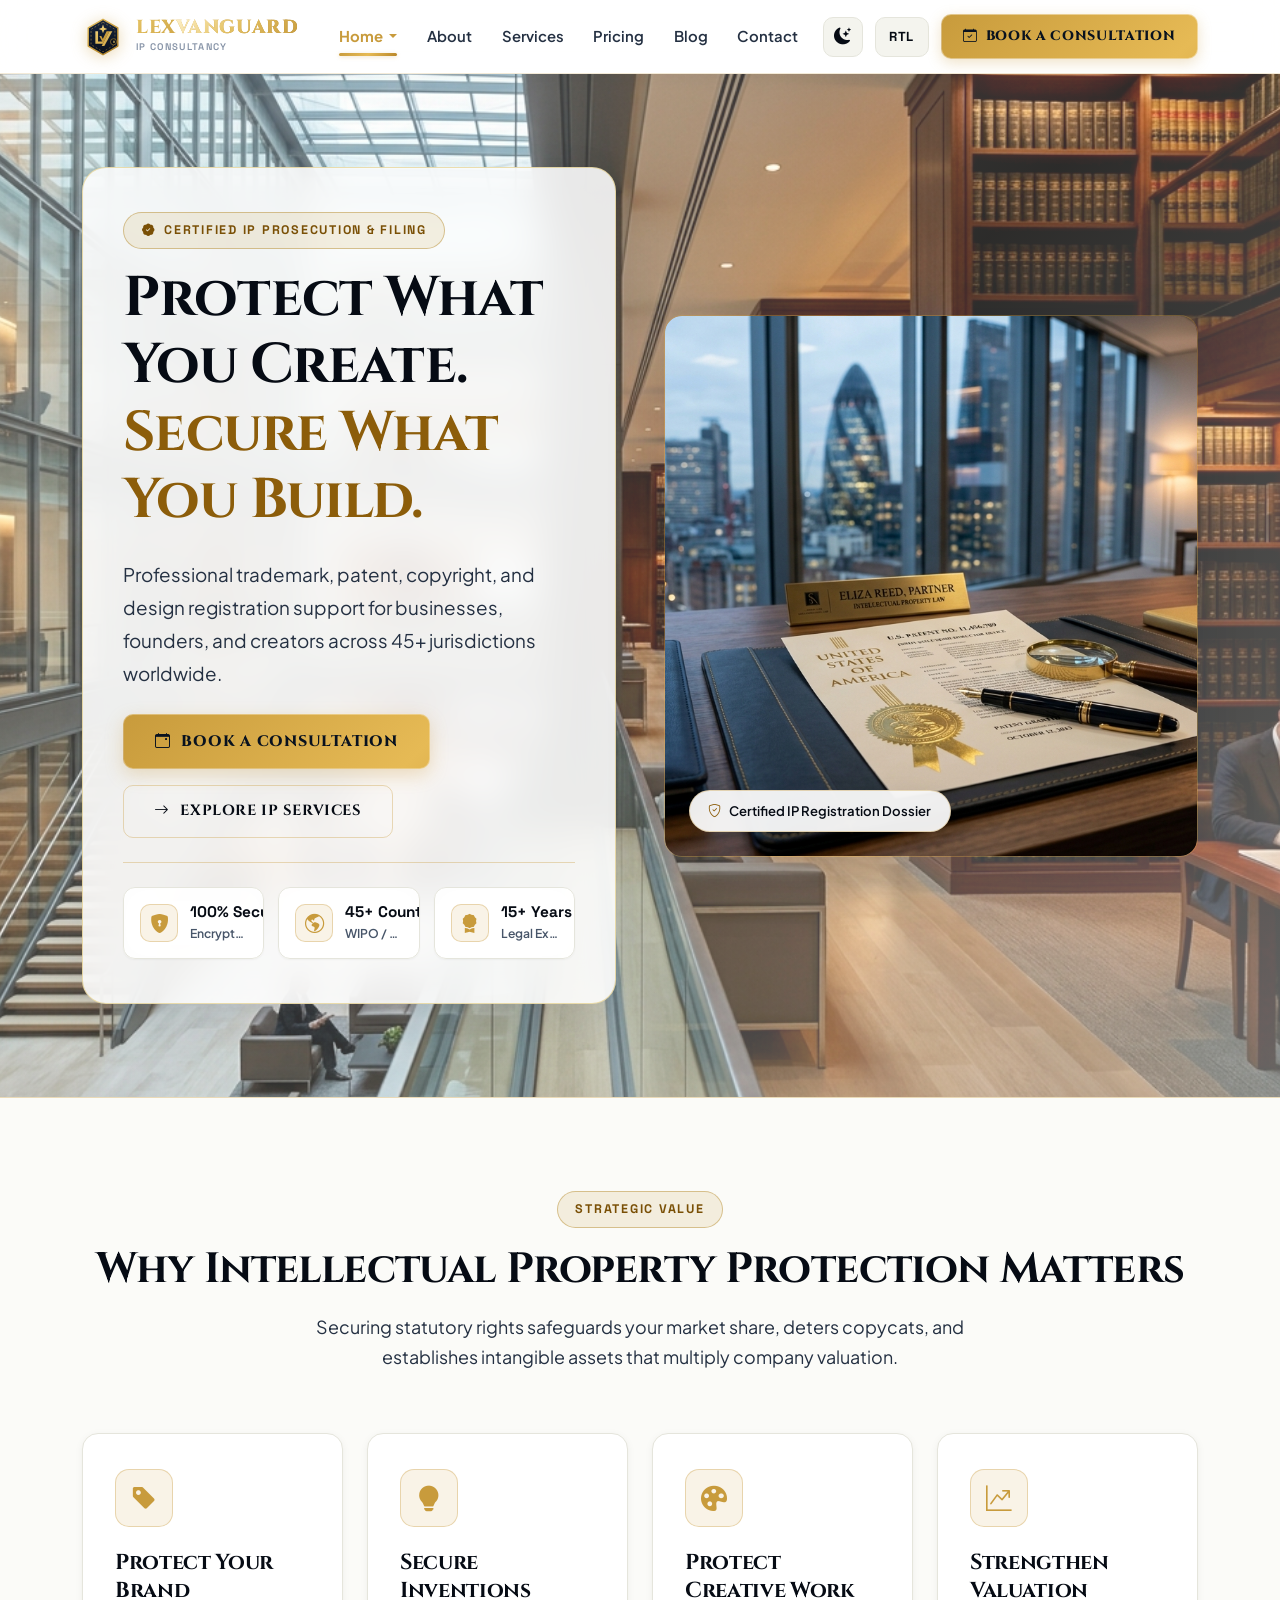
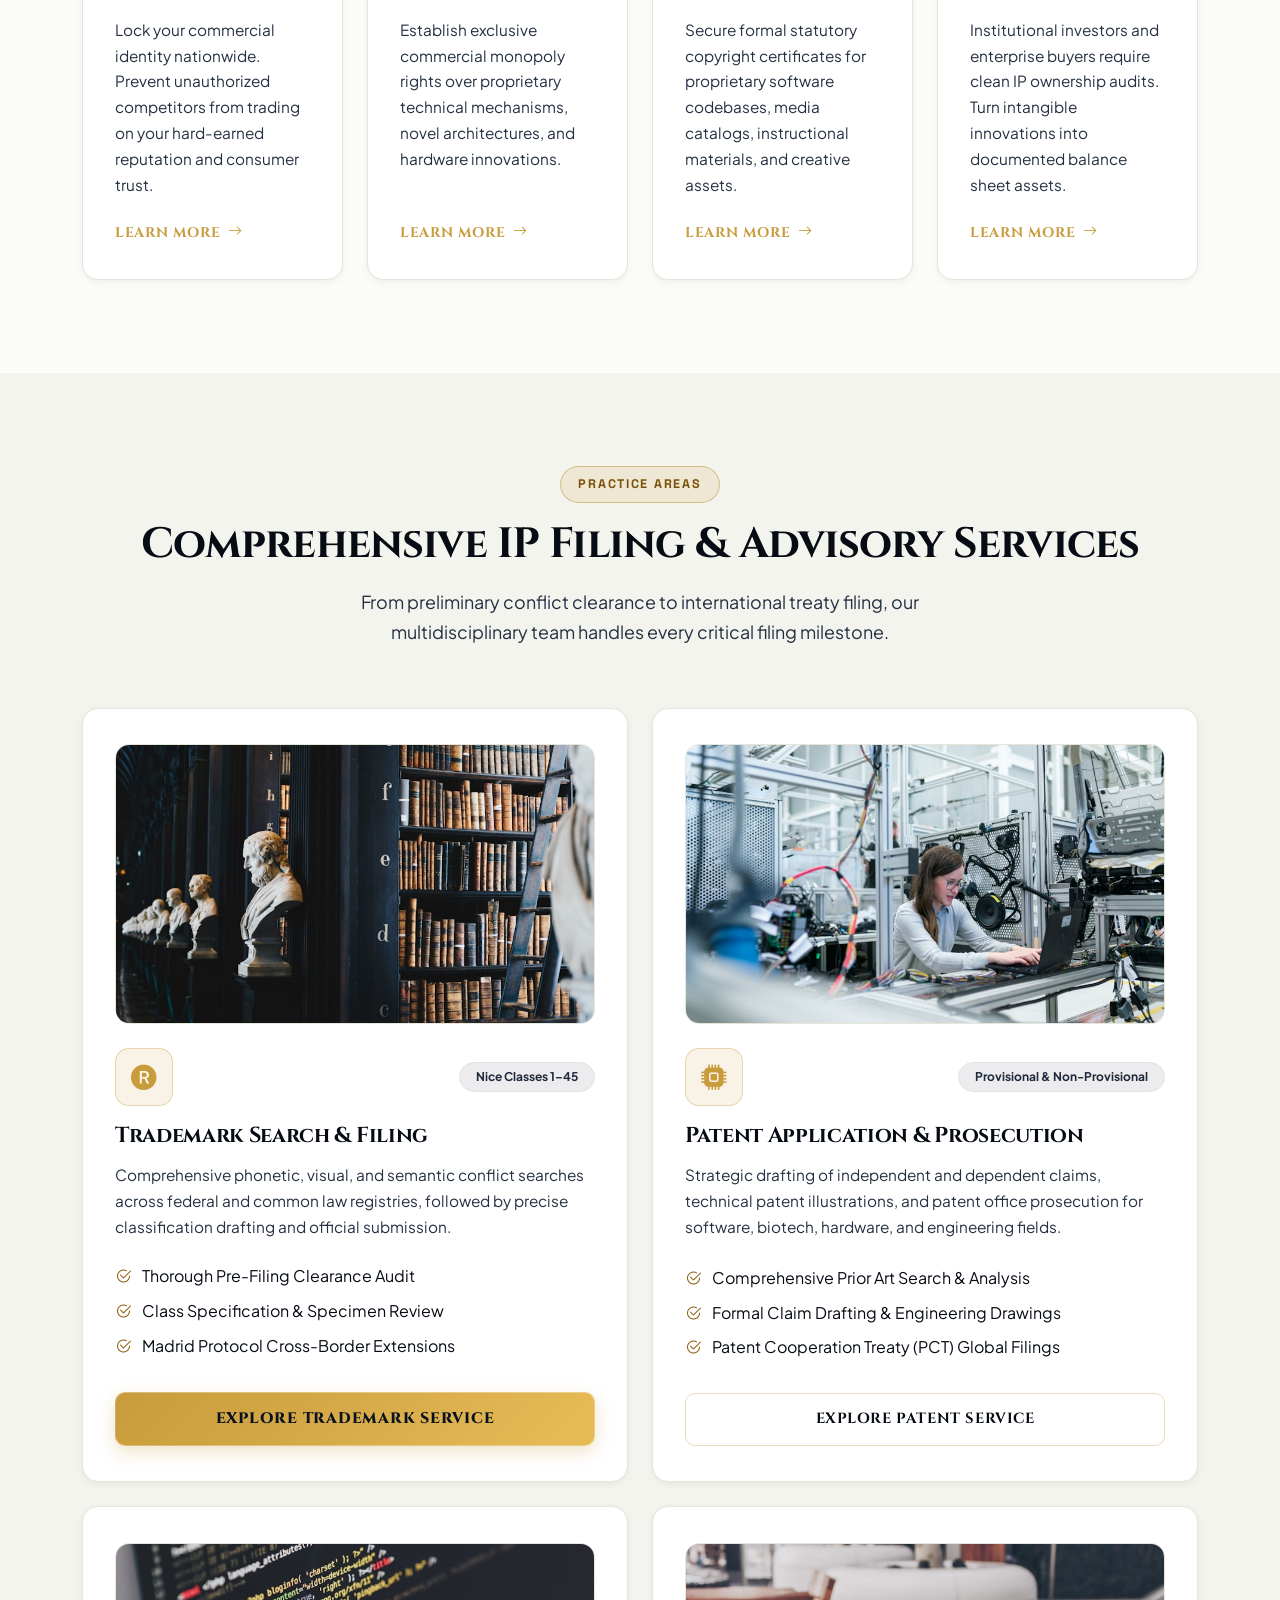
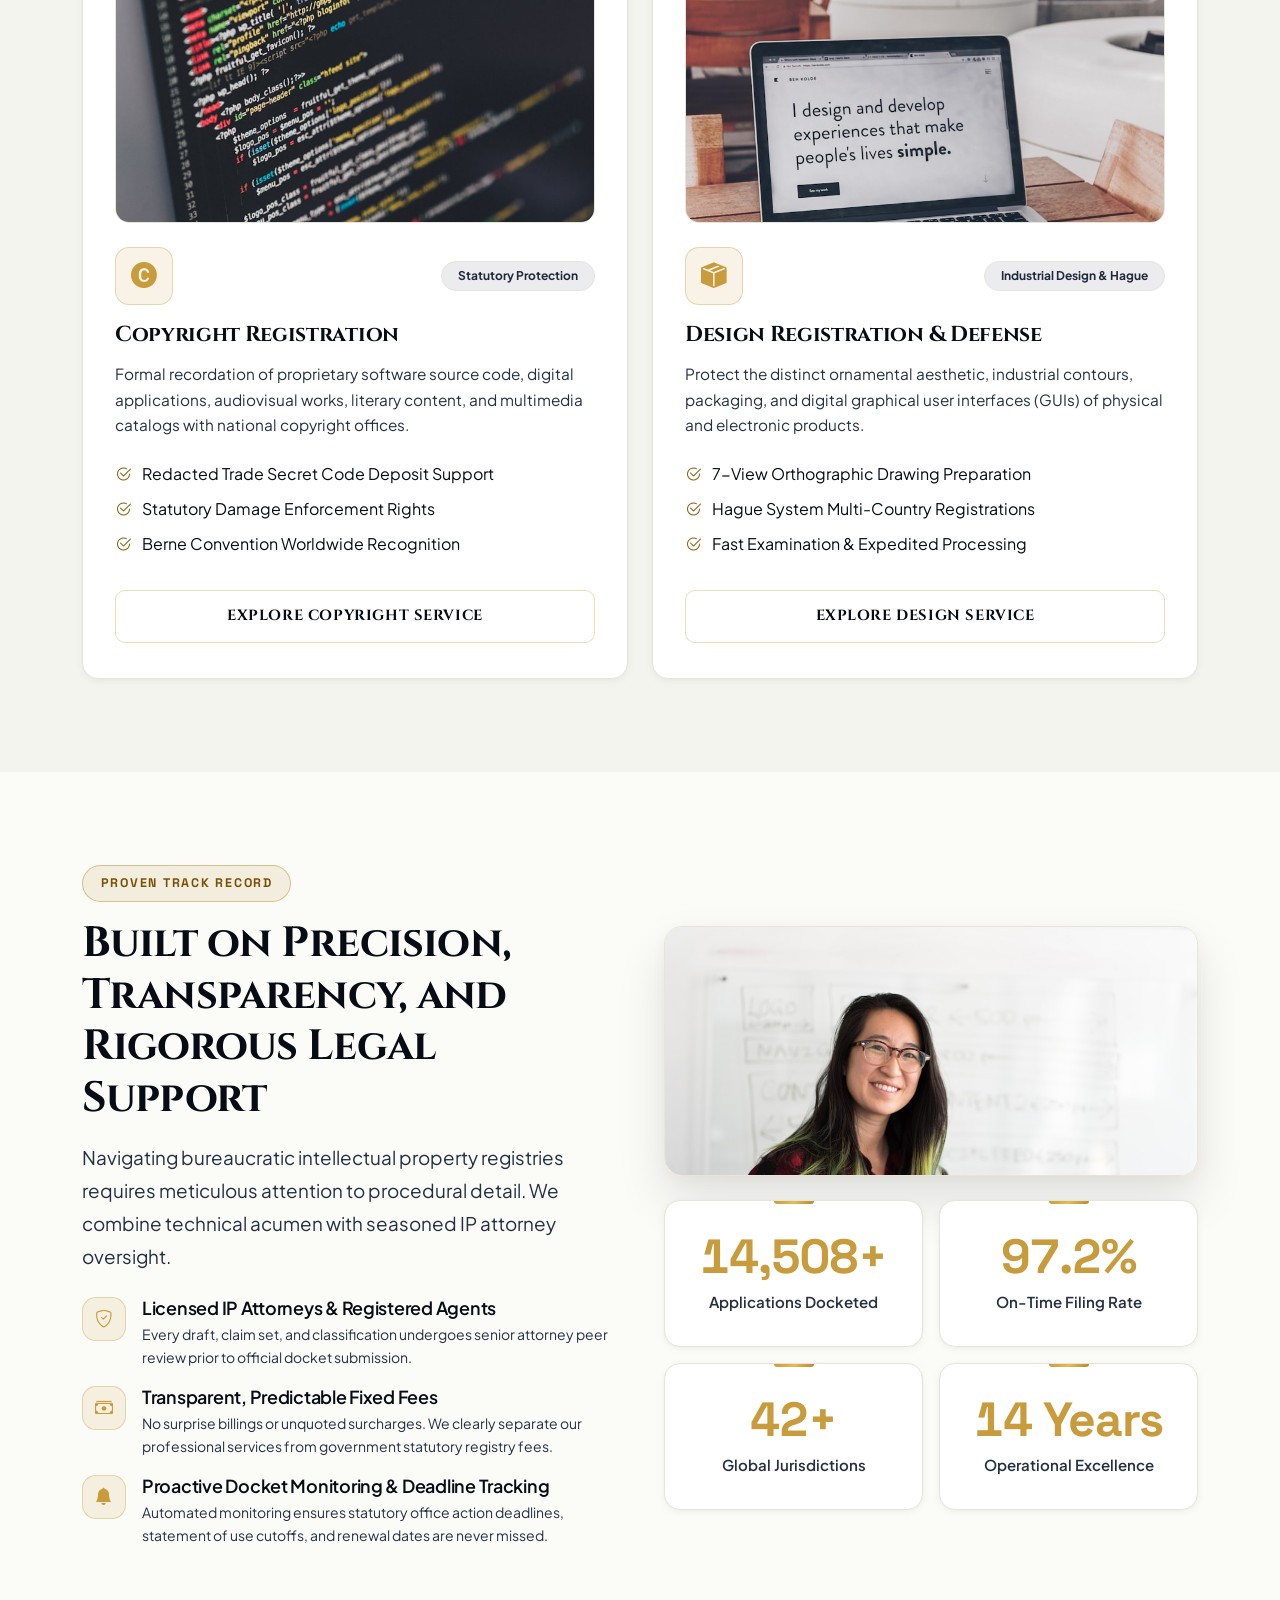
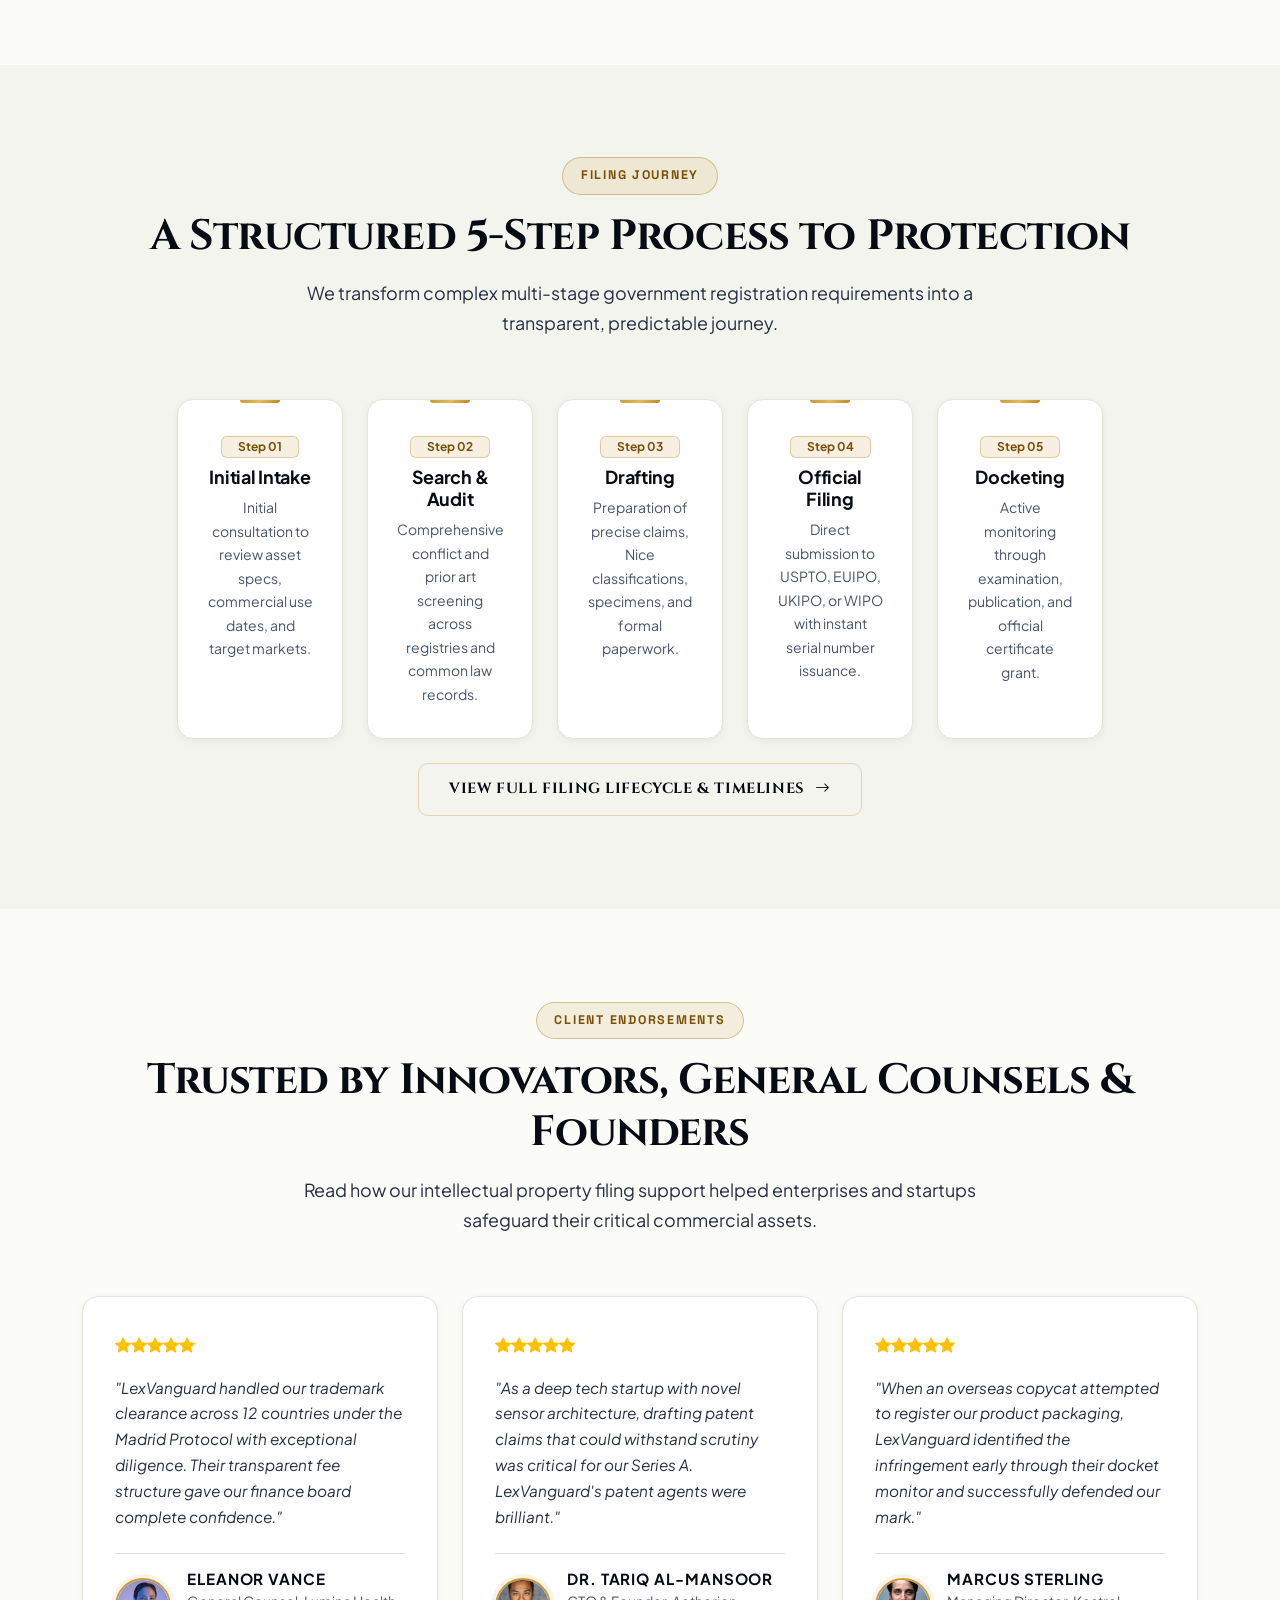
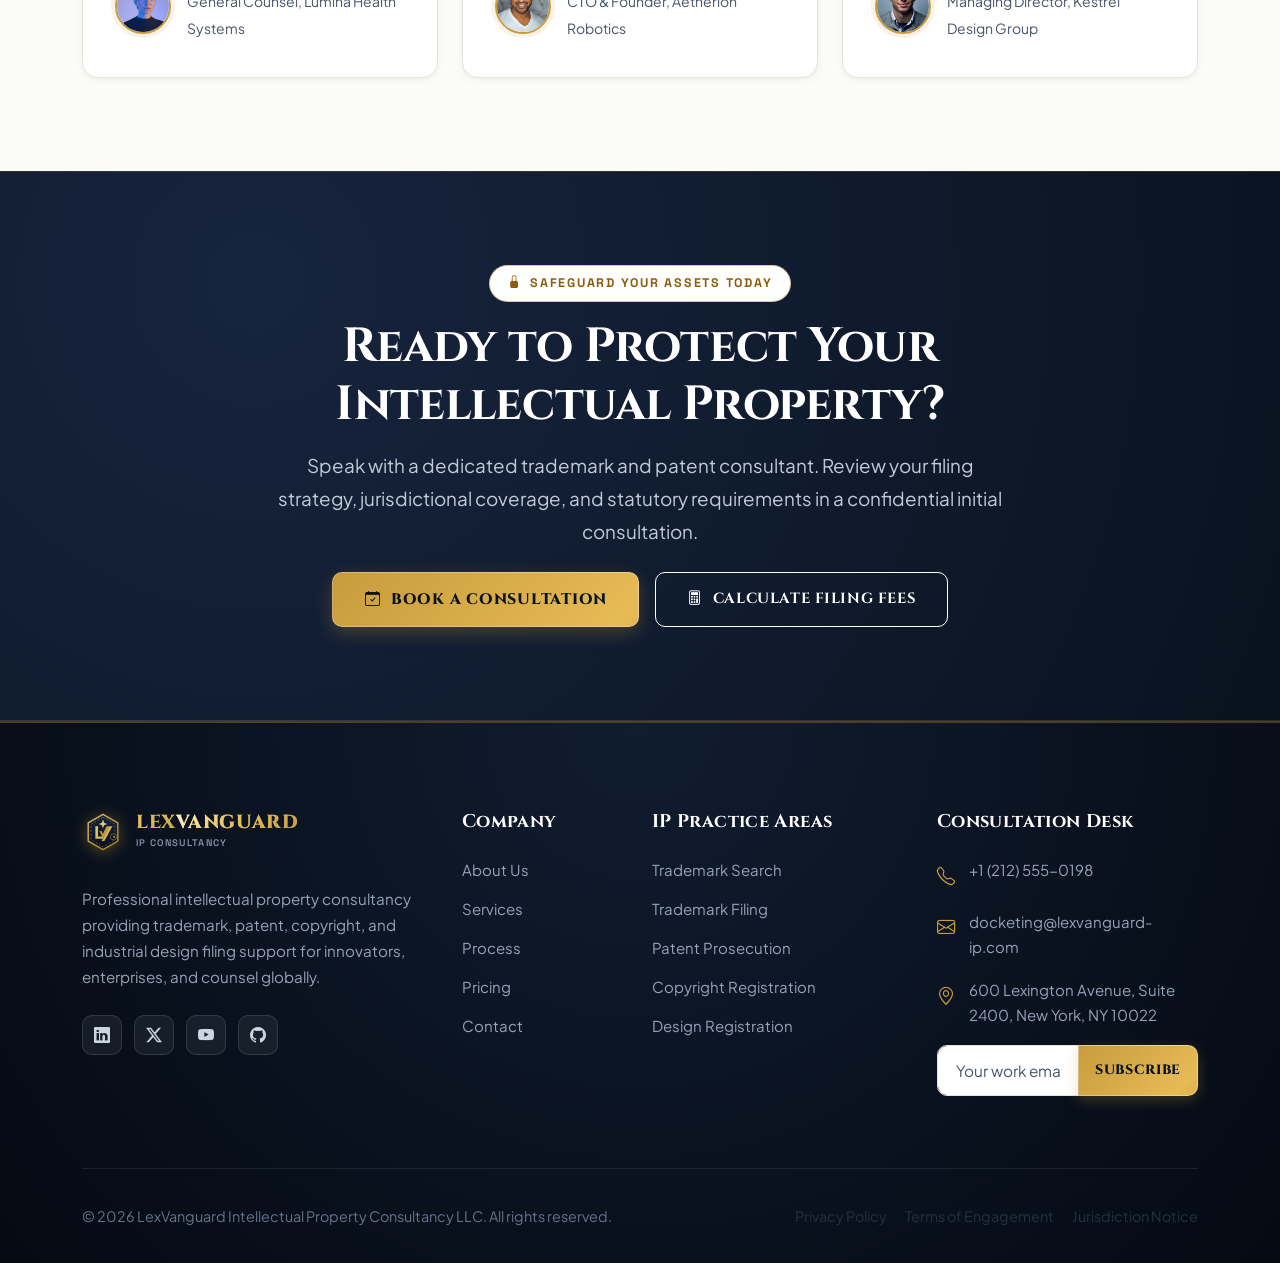
==== commit 3c22b89e: "updated version" ====
--- a/index.html
+++ b/index.html
@@ -6,6 +6,14 @@
   <title>LexVanguard — Trademark & Patent Filing Consultancy</title>
   <meta name="description" content="Professional trademark, patent, copyright, and design registration filing services for founders, innovators, and enterprises worldwide.">
   <link rel="canonical" href="https://www.lexvanguard-ip.com/">
+
+  <!-- Favicon and Brand Icons -->
+  <link rel="icon" type="image/svg+xml" href="assets/icons/favicon.svg">
+  <link rel="icon" type="image/png" sizes="32x32" href="assets/icons/favicon-32x32.png">
+  <link rel="icon" type="image/png" sizes="16x16" href="assets/icons/favicon-16x16.png">
+  <link rel="apple-touch-icon" sizes="180x180" href="assets/icons/apple-touch-icon.png">
+  <link rel="shortcut icon" href="favicon.ico">
+  <link rel="manifest" href="site.webmanifest">
 
   <!-- Google Fonts -->
   <link rel="preconnect" href="https://fonts.googleapis.com">
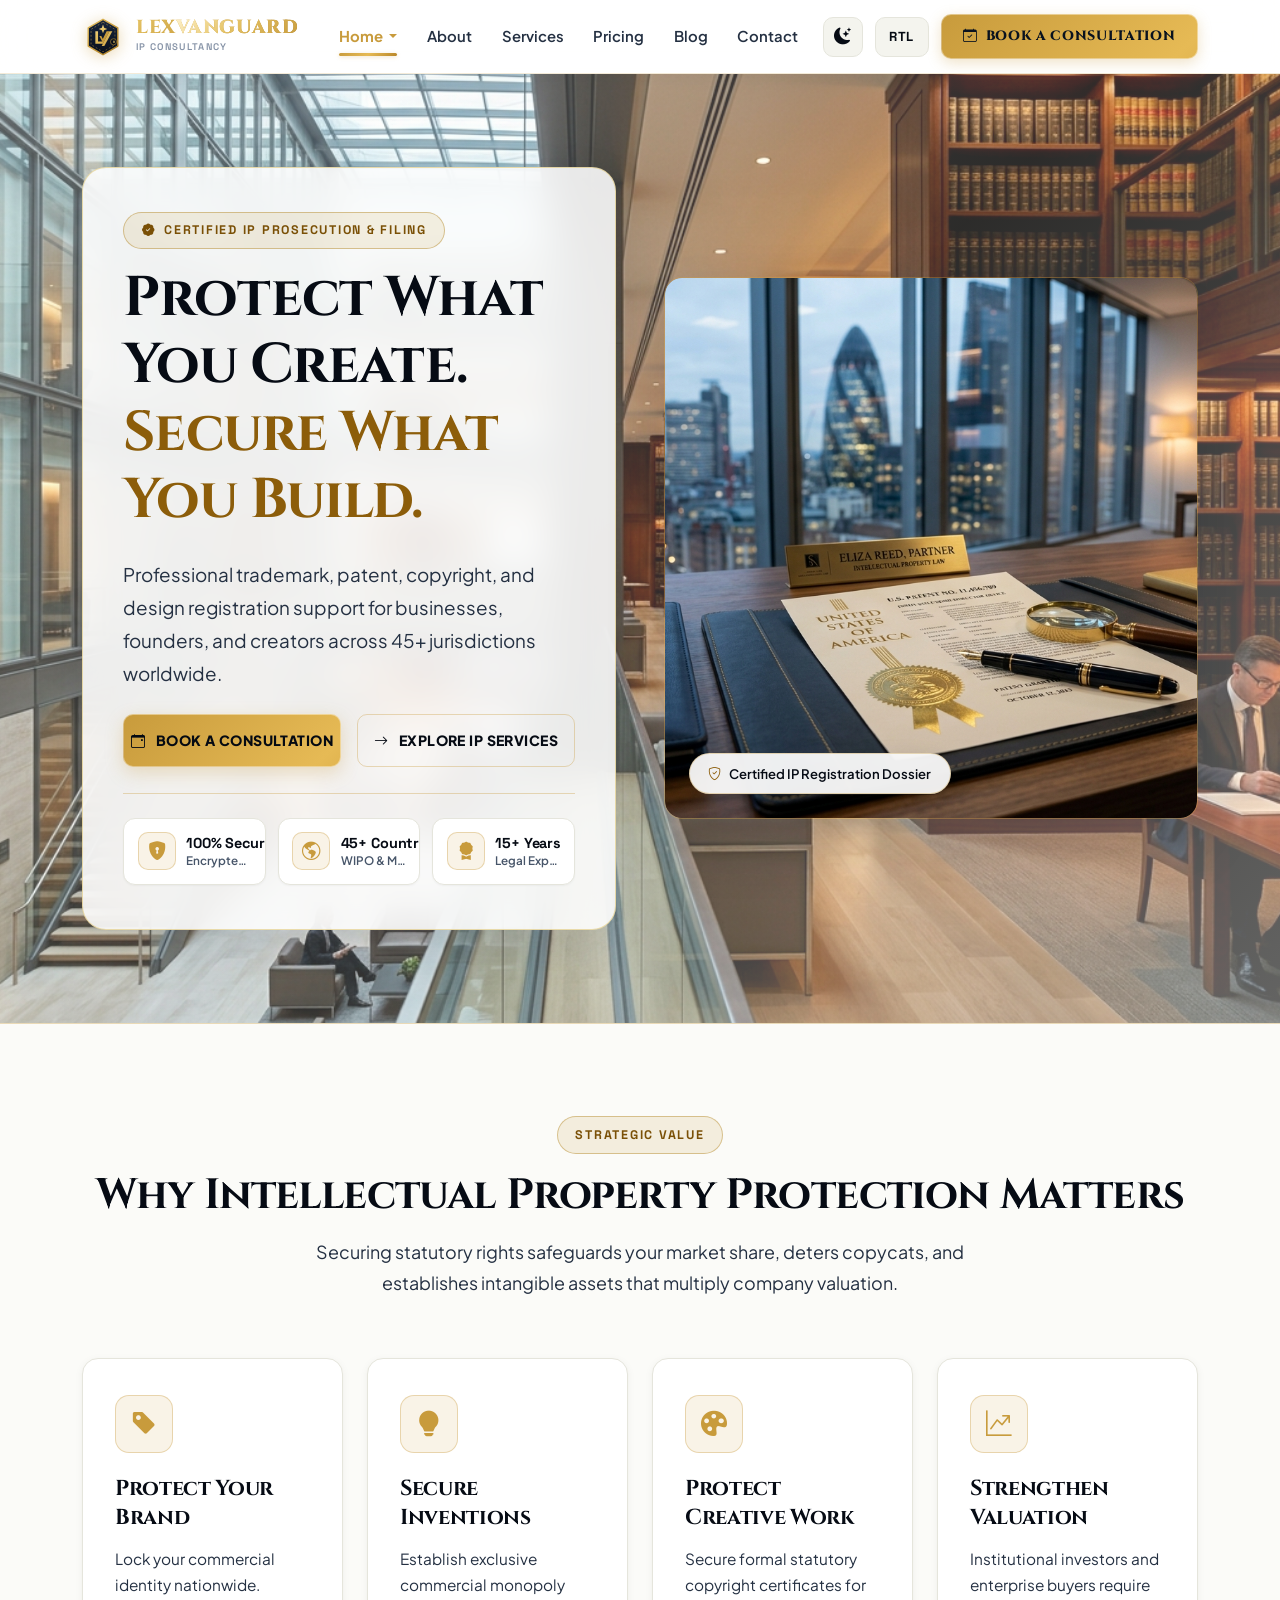
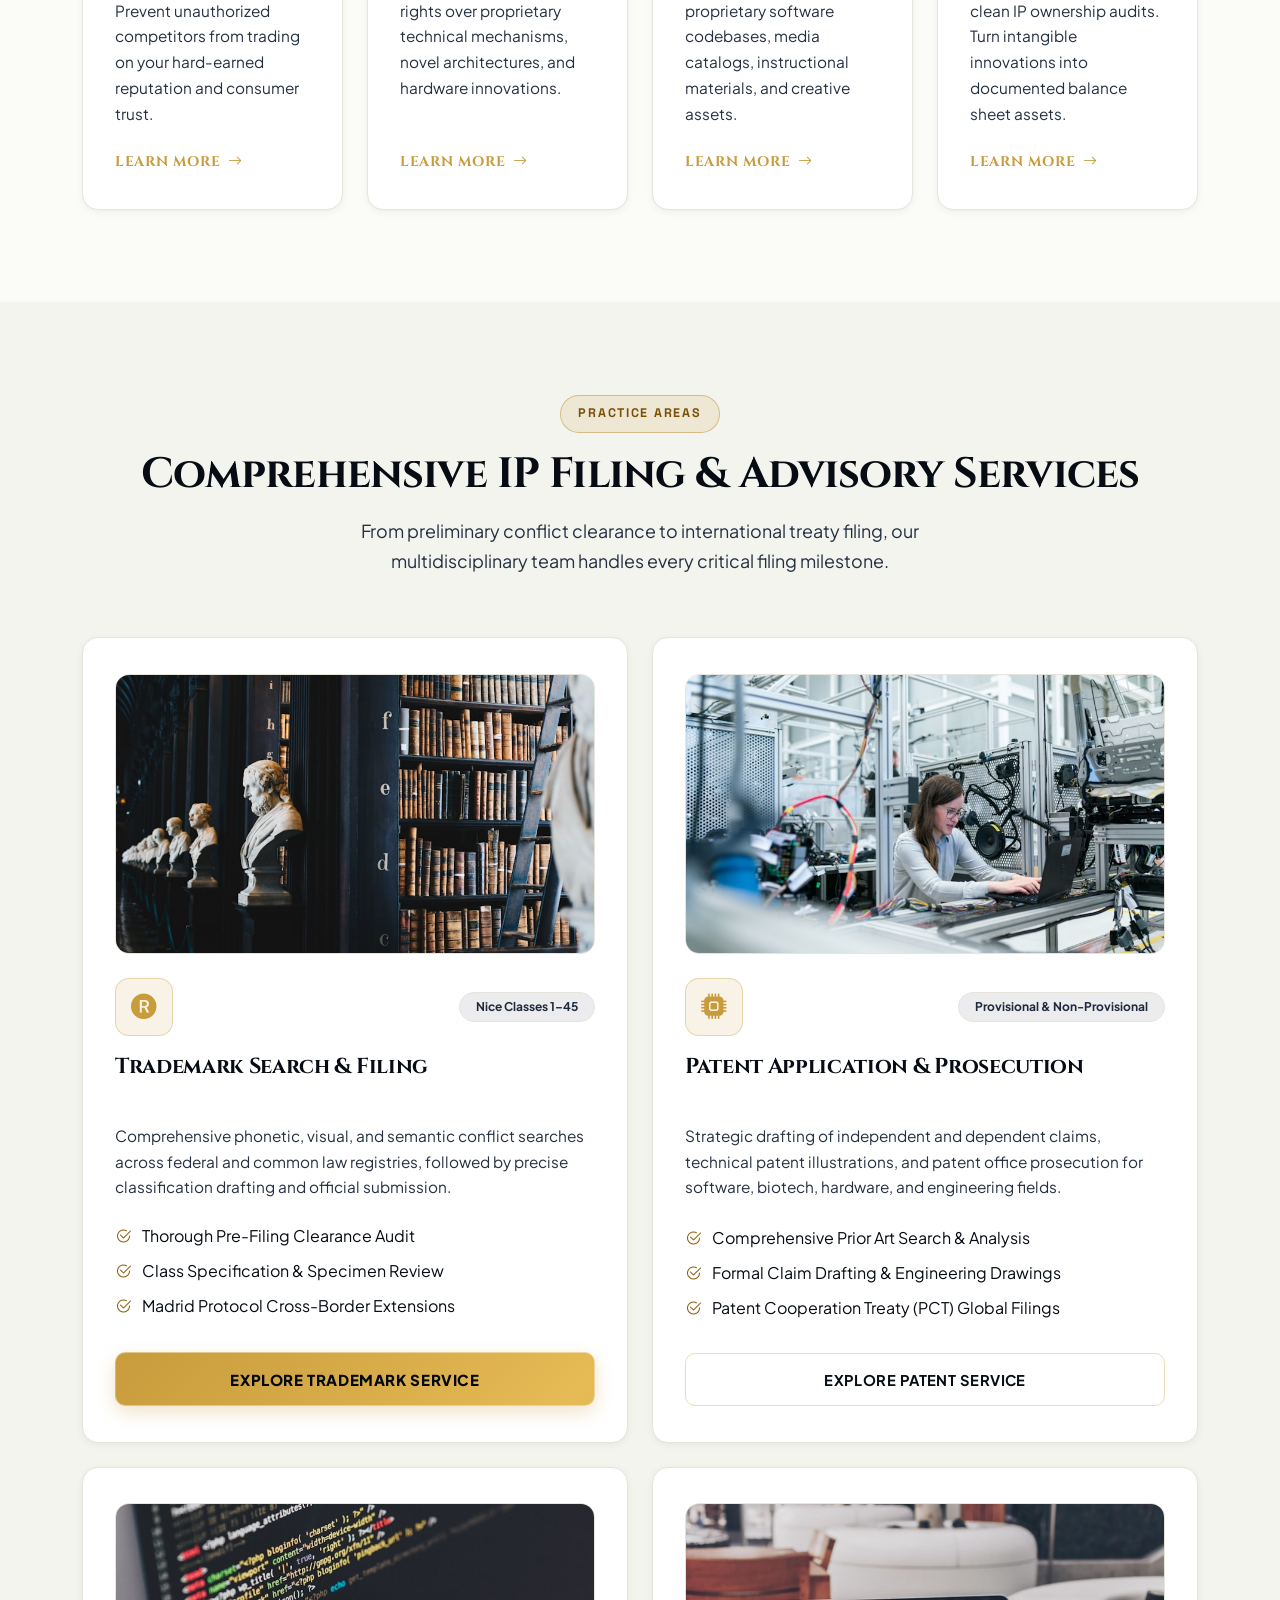
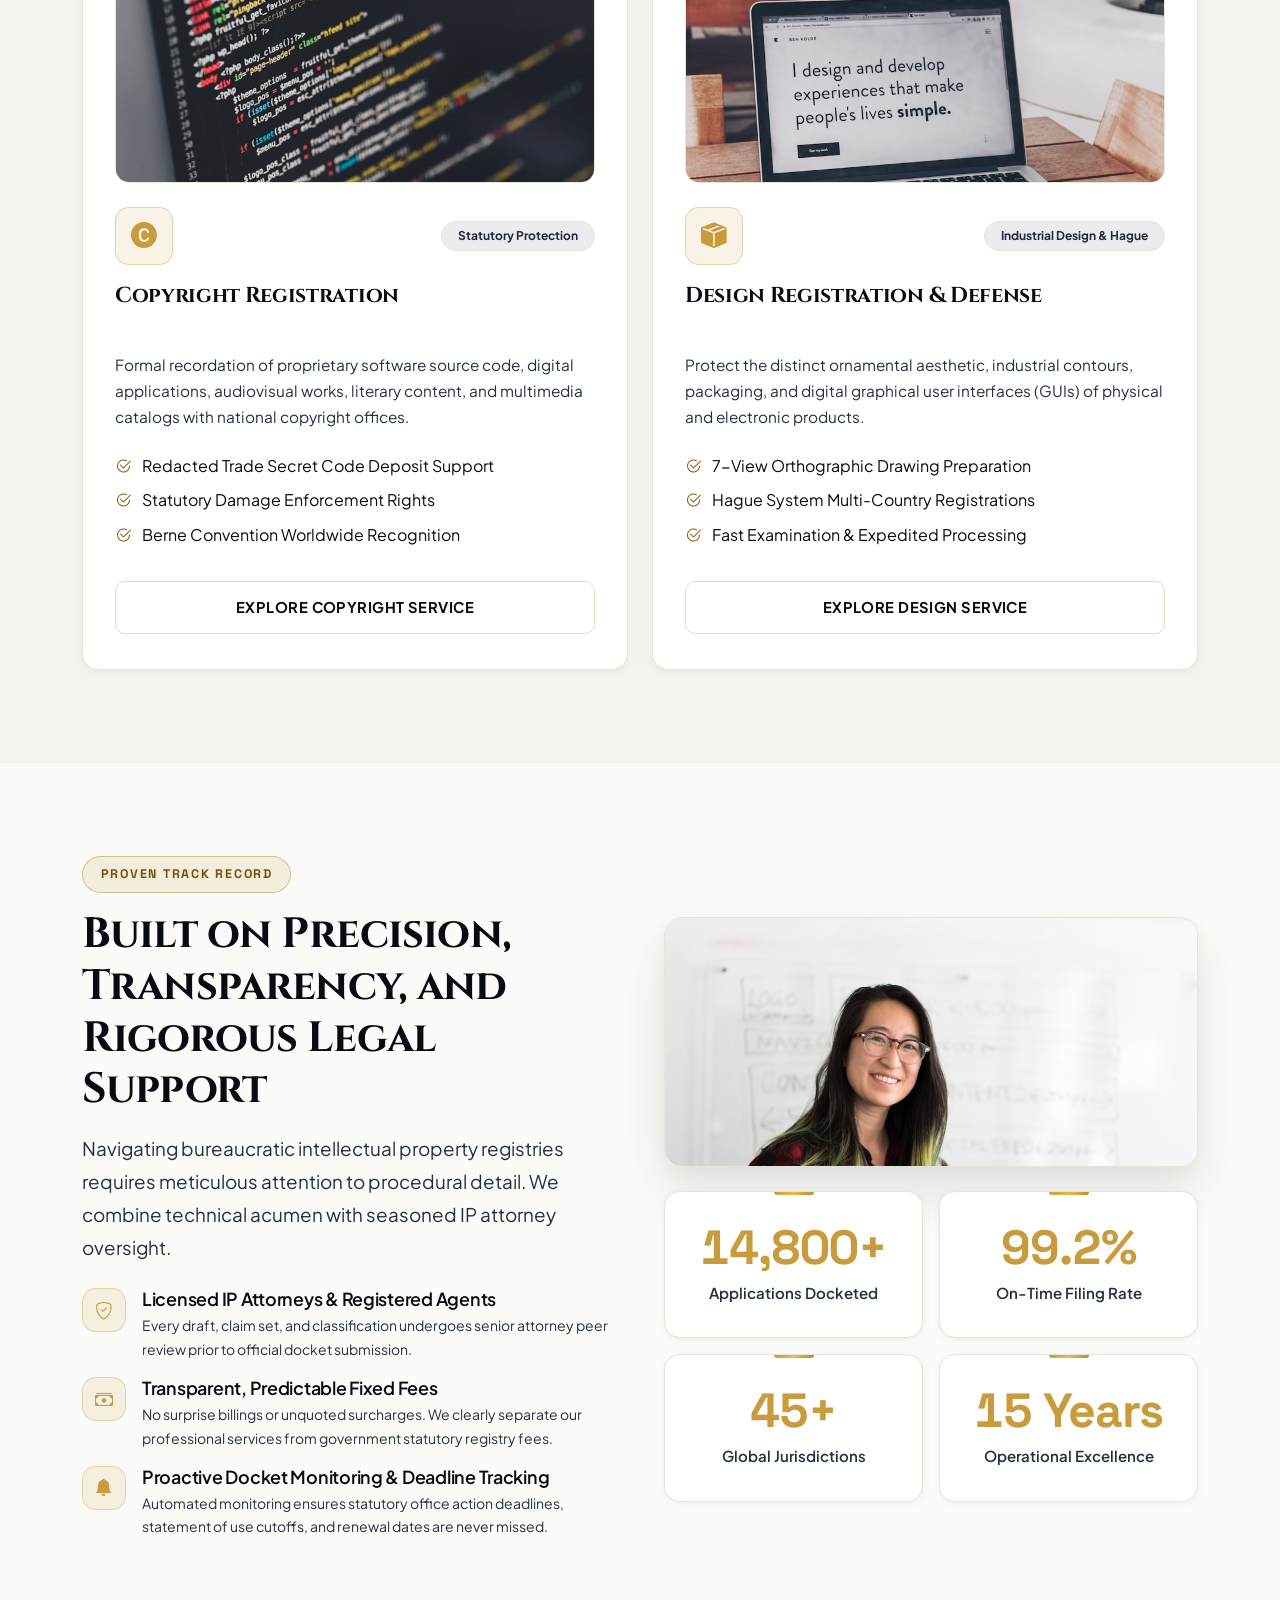
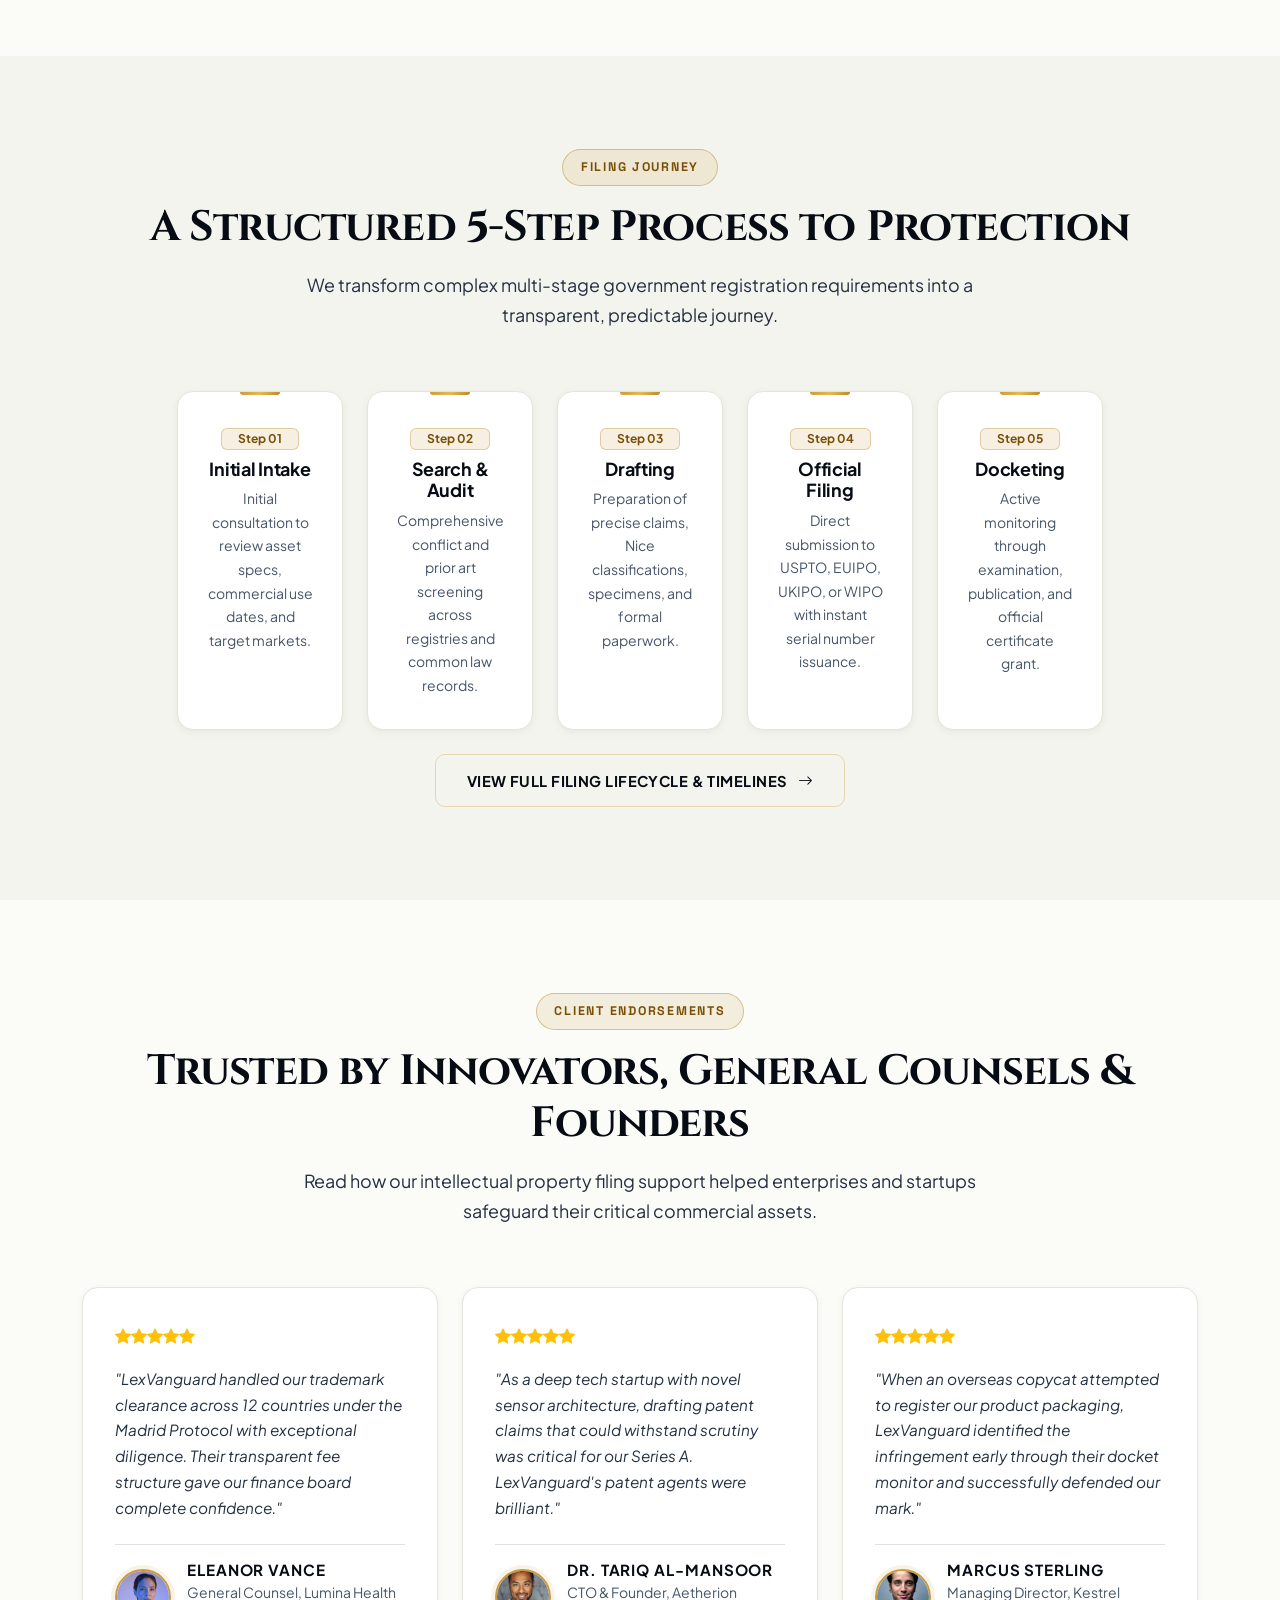
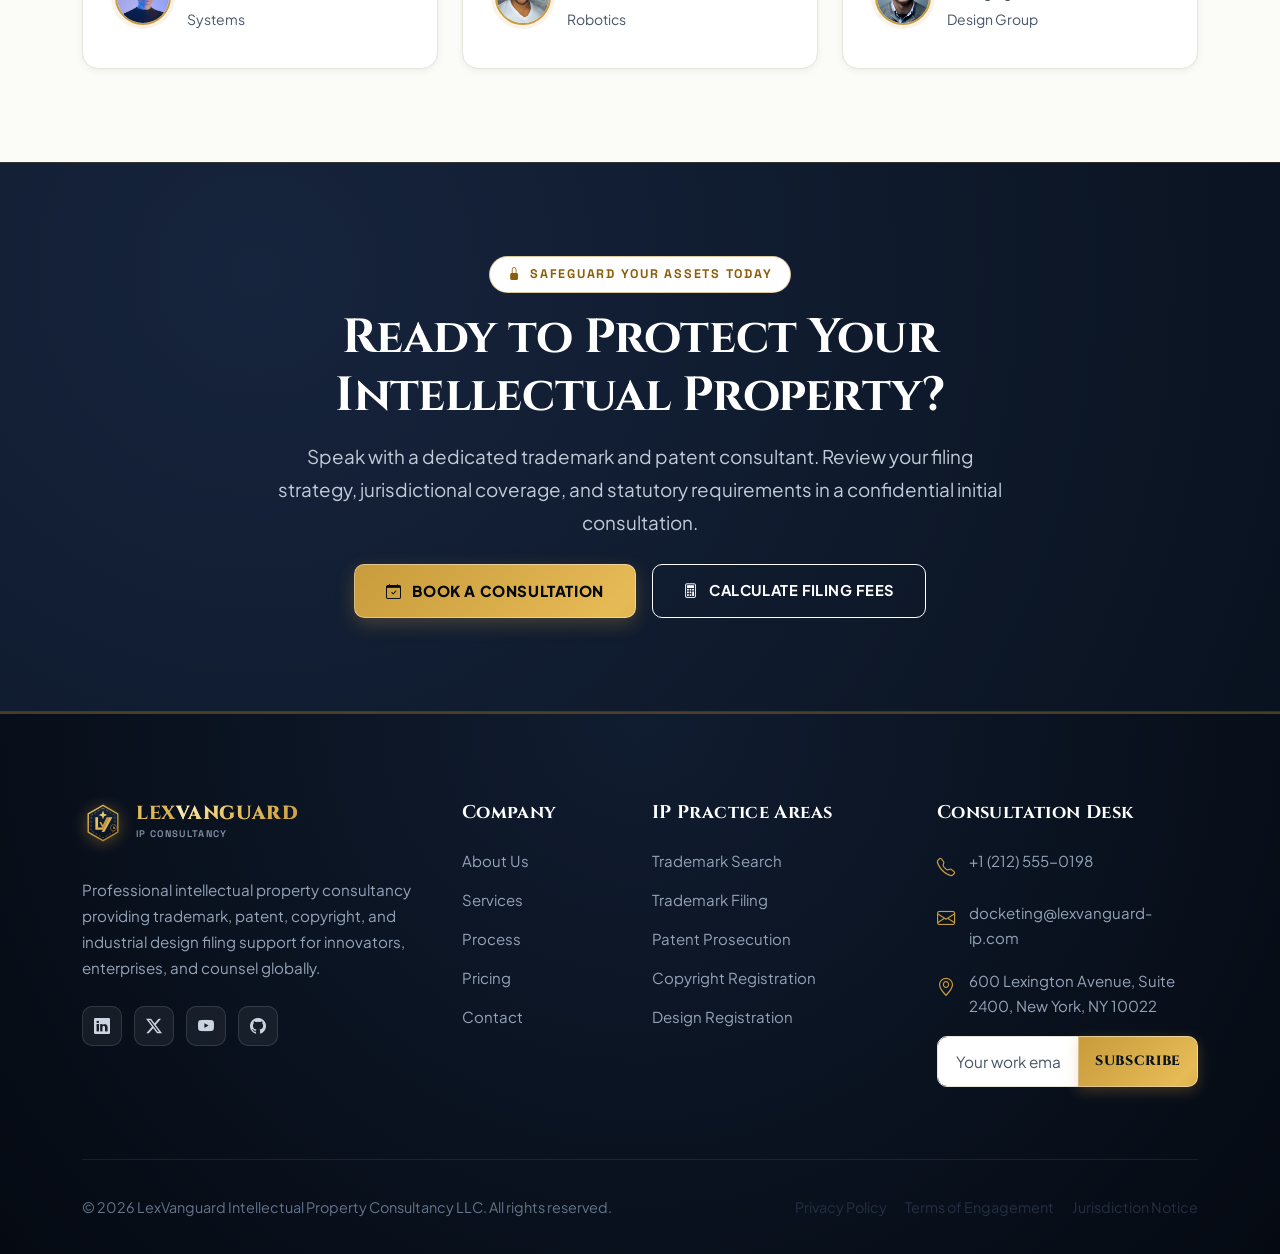
==== commit 9028eeb5: "updated version" ====
--- a/index.html
+++ b/index.html
@@ -176,7 +176,7 @@
               <p class="lead mb-4">
                 Professional trademark, patent, copyright, and design registration support for businesses, founders, and creators across 45+ jurisdictions worldwide.
               </p>
-              <div class="d-flex flex-wrap gap-3 mb-4">
+              <div class="hero-cta-pair mb-4">
                 <a href="contact.html" class="btn-custom-primary">
                   <i class="bi bi-calendar-event"></i> Book a Consultation
                 </a>
@@ -203,7 +203,7 @@
                   </div>
                   <div class="hero-trust-info">
                     <span class="hero-trust-value">45+ Countries</span>
-                    <span class="hero-trust-label">WIPO / Madrid / PCT</span>
+                    <span class="hero-trust-label">WIPO &amp; Madrid</span>
                   </div>
                 </div>
 
--- a/assets/css/style.css
+++ b/assets/css/style.css
@@ -603,15 +603,15 @@
 .btn-custom-primary {
   background: var(--accent-gradient);
   background-size: 200% auto;
-  color: #09121f;
-  font-family: var(--font-heading);
+  color: #050a12;
+  font-family: var(--font-main);
   font-weight: 800;
-  font-size: 0.95rem;
-  letter-spacing: 0.05em;
+  font-size: 0.94rem;
+  letter-spacing: 0.04em;
   text-transform: uppercase;
   padding: 0.85rem 1.95rem;
   border-radius: 10px;
-  border: 1px solid rgba(255, 255, 255, 0.3);
+  border: 1px solid rgba(255, 255, 255, 0.4);
   box-shadow: 0 6px 18px var(--accent-glow);
   display: inline-flex;
   align-items: center;
@@ -620,11 +620,13 @@
   transition: all var(--transition-normal);
   position: relative;
   overflow: hidden;
+  -webkit-font-smoothing: antialiased;
+  -moz-osx-font-smoothing: grayscale;
 }
 
 .btn-custom-primary:hover {
   background-position: right center;
-  color: #050a12;
+  color: #000000;
   transform: translateY(-3px);
   box-shadow: var(--shadow-hover);
 }
@@ -632,10 +634,10 @@
 .btn-custom-outline {
   background: transparent;
   color: var(--text-primary);
-  font-family: var(--font-heading);
+  font-family: var(--font-main);
   font-weight: 700;
   font-size: 0.92rem;
-  letter-spacing: 0.04em;
+  letter-spacing: 0.03em;
   text-transform: uppercase;
   padding: 0.82rem 1.9rem;
   border-radius: 10px;
@@ -645,6 +647,7 @@
   justify-content: center;
   gap: 0.65rem;
   transition: all var(--transition-fast);
+  -webkit-font-smoothing: antialiased;
 }
 
 .btn-custom-outline:hover {
@@ -901,8 +904,17 @@
 
 .ip-card-title {
   font-size: 1.35rem;
-  margin-bottom: 0.75rem;
-  line-height: 1.3;
+  margin-bottom: 0.85rem;
+  line-height: 1.35;
+  min-height: 3.6rem;
+  display: flex;
+  align-items: flex-start;
+}
+
+@media (max-width: 767.98px) {
+  .ip-card-title {
+    min-height: auto;
+  }
 }
 
 .ip-card-desc {
@@ -910,7 +922,7 @@
   font-size: 0.96rem;
   line-height: 1.68;
   margin-bottom: 1.45rem;
-  flex-grow: 1;
+  flex: 1 1 auto;
 }
 
 .ip-card-link {
@@ -1367,30 +1379,29 @@
   box-shadow: 0 8px 24px rgba(0, 0, 0, 0.5);
 }
 
-/* Hero Trust Grid (Professional 3-Column Card Layout) */
+/* Hero Trust Grid (Professional 3-Column Aligned Card Layout) */
 .hero-trust-grid {
   display: grid;
   grid-template-columns: repeat(3, 1fr);
-  gap: 0.9rem;
-  margin-top: 1.5rem;
+  gap: 0.75rem;
+  margin-top: 1.6rem;
   padding-top: 1.5rem;
   border-top: 1px solid var(--border-gold);
 }
 
 .hero-trust-card {
-  background: var(--surface-glass);
-  backdrop-filter: blur(14px);
-  -webkit-backdrop-filter: blur(14px);
+  background: var(--surface-card);
   border: 1px solid var(--border-color);
   border-radius: 12px;
-  padding: 0.95rem 1rem;
-  display: flex;
-  align-items: center;
-  gap: 0.75rem;
+  padding: 0.85rem 0.85rem;
+  display: flex;
+  align-items: center;
+  gap: 0.65rem;
   box-shadow: var(--shadow-xs);
   transition: transform var(--transition-fast), border-color var(--transition-fast), box-shadow var(--transition-fast);
   position: relative;
   overflow: hidden;
+  min-width: 0;
 }
 
 .hero-trust-card::before {
@@ -1418,13 +1429,14 @@
 .hero-trust-icon {
   width: 38px;
   height: 38px;
+  min-width: 38px;
   border-radius: 10px;
   background: var(--accent-light);
   color: var(--accent-color);
   display: flex;
   align-items: center;
   justify-content: center;
-  font-size: 1.2rem;
+  font-size: 1.15rem;
   flex-shrink: 0;
   border: 1px solid var(--border-gold);
   transition: all var(--transition-fast);
@@ -1439,24 +1451,28 @@
 .hero-trust-info {
   display: flex;
   flex-direction: column;
+  justify-content: center;
   min-width: 0;
+  flex: 1 1 auto;
 }
 
 .hero-trust-value {
   font-family: var(--font-mono);
-  font-size: 0.96rem;
+  font-size: 0.90rem;
   font-weight: 800;
   color: var(--text-primary);
-  line-height: 1.15;
+  line-height: 1.2;
   white-space: nowrap;
+  letter-spacing: -0.01em;
 }
 
 .hero-trust-label {
-  font-size: 0.76rem;
+  font-size: 0.73rem;
   color: var(--text-muted);
   font-weight: 600;
   margin-top: 2px;
   white-space: nowrap;
+  line-height: 1.2;
   text-overflow: ellipsis;
   overflow: hidden;
 }
@@ -1611,11 +1627,13 @@
   background-color: var(--surface-card);
   border: 1px solid var(--border-color);
   border-radius: 16px;
-  overflow: hidden;
+  overflow-x: auto;
+  -webkit-overflow-scrolling: touch;
   box-shadow: var(--shadow-sm);
 }
 
 .table-custom {
+  min-width: 660px;
   width: 100%;
   margin-bottom: 0;
   color: var(--text-primary);
@@ -1950,6 +1968,9 @@
   box-shadow: var(--shadow-sm);
   transition: all var(--transition-normal);
   text-align: center;
+  height: 100%;
+  display: flex;
+  flex-direction: column;
 }
 
 .team-card:hover {
@@ -1977,6 +1998,9 @@
 
 .team-body {
   padding: 1.8rem 1.5rem;
+  display: flex;
+  flex-direction: column;
+  flex-grow: 1;
 }
 
 .team-name {
@@ -1992,18 +2016,27 @@
   letter-spacing: 0.06em;
   text-transform: uppercase;
   margin-bottom: 0.85rem;
+  min-height: 2.2rem;
+  display: flex;
+  align-items: center;
+  justify-content: center;
 }
 
 .team-bio {
   font-size: 0.9rem;
   color: var(--text-secondary);
   margin-bottom: 1.2rem;
+  flex-grow: 1;
+  display: flex;
+  align-items: center;
+  justify-content: center;
 }
 
 .team-socials {
   display: flex;
   justify-content: center;
   gap: 0.65rem;
+  margin-top: auto;
 }
 
 .team-social-btn {
@@ -2544,7 +2577,8 @@
 }
 
 .bg-dark-accent .form-control::placeholder {
-  color: #94a3b8;
+  color: #cbd5e1 !important;
+  opacity: 0.85;
 }
 
 .bg-dark-accent .text-light.opacity-75 {
@@ -2552,4 +2586,290 @@
   color: #cbd5e1 !important;
 }
 
-
+/* Fast-Track Card inside Dark Accent Section */
+.fast-track-form-card {
+  box-shadow: 0 20px 45px rgba(0, 0, 0, 0.45);
+}
+
+.fast-track-form-card .form-control::placeholder,
+.fast-track-form-card textarea::placeholder {
+  color: #94a3b8 !important;
+  opacity: 0.9;
+}
+
+/* Contact: Worldwide Footprint Compact Badges (Left Aligned & Reduced Width) */
+.footprint-badge {
+  display: inline-block !important;
+  align-self: flex-start !important;
+  text-align: left !important;
+  width: fit-content !important;
+  max-width: max-content !important;
+  padding: 0.35rem 0.75rem !important;
+  border-radius: 6px !important;
+  font-size: 0.76rem !important;
+  font-weight: 700 !important;
+  letter-spacing: 0.02em !important;
+}
+
+/* Equal Width & Even Alignment for Side-by-Side CTA Button Pairs */
+.hero-cta-pair,
+.cta-button-pair {
+  display: flex;
+  flex-direction: row;
+  align-items: stretch;
+  gap: 1rem;
+  width: 100%;
+  max-width: 530px;
+}
+
+.hero-cta-pair > a,
+.hero-cta-pair > button,
+.hero-cta-pair .btn-custom-primary,
+.hero-cta-pair .btn-custom-outline,
+.cta-button-pair > a,
+.cta-button-pair > button,
+.cta-button-pair .btn-custom-primary,
+.cta-button-pair .btn-custom-outline,
+.cta-button-pair .btn-outline-accent {
+  flex: 1 1 0;
+  width: 50%;
+  min-width: 0;
+  padding: 0.85rem 1.15rem;
+  font-family: var(--font-main);
+  font-weight: 800;
+  font-size: 0.88rem;
+  letter-spacing: 0.03em;
+  text-transform: uppercase;
+  text-align: center;
+  justify-content: center;
+  display: inline-flex;
+  align-items: center;
+  white-space: nowrap;
+  box-sizing: border-box;
+  min-height: 48px;
+}
+
+/* Hero Text Hyperlink (Services Hero 3rd CTA replacement) */
+.hero-text-hyperlink {
+  color: var(--accent-color);
+  font-weight: 700;
+  font-size: 0.95rem;
+  letter-spacing: 0.02em;
+  display: inline-flex;
+  align-items: center;
+  transition: all var(--transition-fast);
+  padding: 0.5rem 0.75rem;
+  border-radius: 8px;
+}
+
+.hero-text-hyperlink:hover {
+  color: var(--accent-hover);
+  text-decoration: underline;
+  transform: translateX(3px);
+}
+
+/* --------------------------------------------------------------------------
+   PAGE-SPECIFIC HERO COMPOSITIONS & DIFFERENTIATION
+   -------------------------------------------------------------------------- */
+
+/* 1. About Page Heritage Hero */
+.hero-about-showcase {
+  position: relative;
+}
+
+.hero-about-frame {
+  position: relative;
+  border-radius: 20px;
+  overflow: hidden;
+  border: 1.5px solid var(--border-gold);
+  box-shadow: var(--shadow-lg);
+}
+
+.hero-about-frame img {
+  width: 100%;
+  height: 380px;
+  object-fit: cover;
+  transition: transform var(--transition-slow);
+}
+
+.hero-about-seal {
+  position: absolute;
+  bottom: -18px;
+  left: -18px;
+  background: var(--surface-card);
+  border: 1.5px solid var(--border-gold);
+  padding: 1rem 1.25rem;
+  border-radius: 14px;
+  box-shadow: var(--shadow-md);
+  display: flex;
+  align-items: center;
+  gap: 0.85rem;
+  z-index: 3;
+}
+
+[data-theme="dark"] .hero-about-seal {
+  background: #0f192d;
+}
+
+/* 2. Services Page Interactive Practice Matrix Hero */
+.hero-services-matrix {
+  display: flex;
+  flex-direction: column;
+  gap: 0.9rem;
+}
+
+.hero-service-pillar-card {
+  background: var(--surface-card);
+  border: 1.5px solid var(--border-color);
+  border-radius: 14px;
+  padding: 1.15rem 1.4rem;
+  display: flex;
+  align-items: center;
+  justify-content: space-between;
+  text-decoration: none;
+  color: var(--text-primary);
+  transition: all var(--transition-fast);
+  position: relative;
+  overflow: hidden;
+  box-shadow: var(--shadow-sm);
+}
+
+.hero-service-pillar-card::before {
+  content: '';
+  position: absolute;
+  left: 0;
+  top: 0;
+  bottom: 0;
+  width: 3.5px;
+  background: var(--accent-gradient);
+  opacity: 0;
+  transition: opacity var(--transition-fast);
+}
+
+.hero-service-pillar-card:hover {
+  transform: translateX(6px);
+  border-color: var(--border-gold);
+  box-shadow: var(--shadow-md);
+  color: var(--text-primary);
+}
+
+.hero-service-pillar-card:hover::before {
+  opacity: 1;
+}
+
+.hero-service-pillar-card .pillar-icon {
+  width: 44px;
+  height: 44px;
+  border-radius: 10px;
+  background: var(--accent-light);
+  color: var(--accent-color);
+  display: flex;
+  align-items: center;
+  justify-content: center;
+  font-size: 1.3rem;
+  flex-shrink: 0;
+  border: 1px solid var(--border-gold);
+}
+
+/* Live Turnaround Guarantee Chip - High Contrast Solid Luxury Chip for Light & Dark Mode */
+.hero-privilege-chip {
+  background: var(--surface-card);
+  border: 1.5px solid var(--border-gold);
+  border-radius: 14px;
+  padding: 0.95rem 1.35rem;
+  display: flex;
+  align-items: center;
+  justify-content: space-between;
+  box-shadow: var(--shadow-sm);
+  transition: all var(--transition-fast);
+}
+
+.hero-privilege-chip:hover {
+  box-shadow: var(--shadow-md);
+  border-color: var(--accent-color);
+}
+
+.hero-privilege-chip .chip-text {
+  color: var(--text-primary);
+  font-weight: 700;
+  font-size: 0.90rem;
+  display: flex;
+  align-items: center;
+  gap: 0.55rem;
+}
+
+.hero-privilege-chip .chip-badge {
+  background: var(--accent-gradient);
+  color: #050a12 !important;
+  font-family: var(--font-main);
+  font-weight: 800;
+  font-size: 0.78rem;
+  letter-spacing: 0.03em;
+  padding: 0.38rem 0.95rem;
+  border-radius: 50px;
+  box-shadow: 0 2px 8px var(--accent-glow);
+  white-space: nowrap;
+}
+
+/* 3. Pricing Page Transparency Spotlight Hero */
+.hero-pricing-spotlight {
+  background: var(--surface-card);
+  border: 1.5px solid var(--border-gold);
+  border-radius: 20px;
+  padding: 2.2rem 2.4rem;
+  box-shadow: var(--shadow-lg);
+  position: relative;
+  overflow: hidden;
+}
+
+.hero-pricing-spotlight::before {
+  content: '';
+  position: absolute;
+  top: 0;
+  left: 0;
+  right: 0;
+  height: 4px;
+  background: var(--accent-gradient);
+}
+
+.pricing-spotlight-badge {
+  display: inline-flex;
+  align-items: center;
+  gap: 0.4rem;
+  background: var(--accent-gradient);
+  color: #09121f;
+  font-weight: 800;
+  font-size: 0.76rem;
+  text-transform: uppercase;
+  letter-spacing: 0.05em;
+  padding: 0.35rem 0.85rem;
+  border-radius: 50px;
+  margin-bottom: 1.25rem;
+}
+
+/* 4. Blog Gazette Editorial Hero */
+.hero-blog-showcase {
+  background: var(--surface-card);
+  border: 1px solid var(--border-color);
+  border-radius: 18px;
+  overflow: hidden;
+  box-shadow: var(--shadow-lg);
+  transition: transform var(--transition-normal);
+}
+
+.hero-blog-showcase:hover {
+  transform: translateY(-4px);
+  border-color: var(--border-gold);
+}
+
+.hero-blog-showcase-img {
+  width: 100%;
+  height: 220px;
+  object-fit: cover;
+}
+
+.hero-blog-showcase-content {
+  padding: 1.6rem 1.8rem;
+}
+
+
--- a/assets/css/responsive.css
+++ b/assets/css/responsive.css
@@ -46,14 +46,19 @@
   }
 
   .navbar-collapse {
-    background-color: var(--surface-color);
+    position: absolute;
+    top: calc(100% + 5px);
+    left: 15px;
+    right: 15px;
+    background-color: var(--surface-card);
     border: 1px solid var(--border-color);
     border-radius: 14px;
     padding: 1.25rem 1.4rem;
-    margin-top: 0.85rem;
-    box-shadow: var(--shadow-lg);
-    max-height: 80vh;
+    margin-top: 0;
+    box-shadow: 0 16px 40px rgba(0, 0, 0, 0.3);
+    max-height: calc(100vh - 100px);
     overflow-y: auto;
+    z-index: 1050;
   }
 
   .navbar-nav {
@@ -276,6 +281,73 @@
   .navbar-toggler .bi-list {
     font-size: 1.25rem !important;
   }
+
+  /* Fix 360px mobile hero top padding & vertical alignment */
+  .inner-hero {
+    min-height: auto !important;
+    padding-top: 1.85rem !important;
+    padding-bottom: 2.25rem !important;
+    display: block !important;
+  }
+
+  .inner-hero .breadcrumb {
+    margin-bottom: 0.65rem !important;
+  }
+
+  .inner-hero-content h1.display-4 {
+    font-size: 1.85rem !important;
+    line-height: 1.25 !important;
+  }
+
+  .inner-hero-content .lead {
+    font-size: 0.95rem !important;
+    margin-bottom: 1.25rem !important;
+  }
+
+  /* Table horizontal scrolling for small screens */
+  .table-custom-responsive {
+    overflow-x: auto !important;
+    -webkit-overflow-scrolling: touch !important;
+    border-radius: 12px;
+  }
+
+  .table-custom {
+    min-width: 620px !important;
+  }
+
+  .table-custom th,
+  .table-custom td {
+    padding: 0.85rem 1rem !important;
+    font-size: 0.85rem !important;
+  }
+
+  .hero-trust-grid {
+    grid-template-columns: 1fr;
+    gap: 0.65rem;
+  }
+
+  .hero-cta-pair,
+  .cta-button-pair {
+    flex-direction: column !important;
+    width: 100% !important;
+    max-width: 100% !important;
+    gap: 0.75rem !important;
+  }
+
+  .hero-cta-pair > a,
+  .hero-cta-pair > button,
+  .hero-cta-pair .btn-custom-primary,
+  .hero-cta-pair .btn-custom-outline,
+  .cta-button-pair > a,
+  .cta-button-pair > button,
+  .cta-button-pair .btn-custom-primary,
+  .cta-button-pair .btn-custom-outline {
+    width: 100% !important;
+    flex: 1 1 auto !important;
+    padding: 0.85rem 1.25rem !important;
+    font-size: 0.90rem !important;
+    white-space: normal !important;
+  }
 }
 
 /* --------------------------------------------------------------------------
